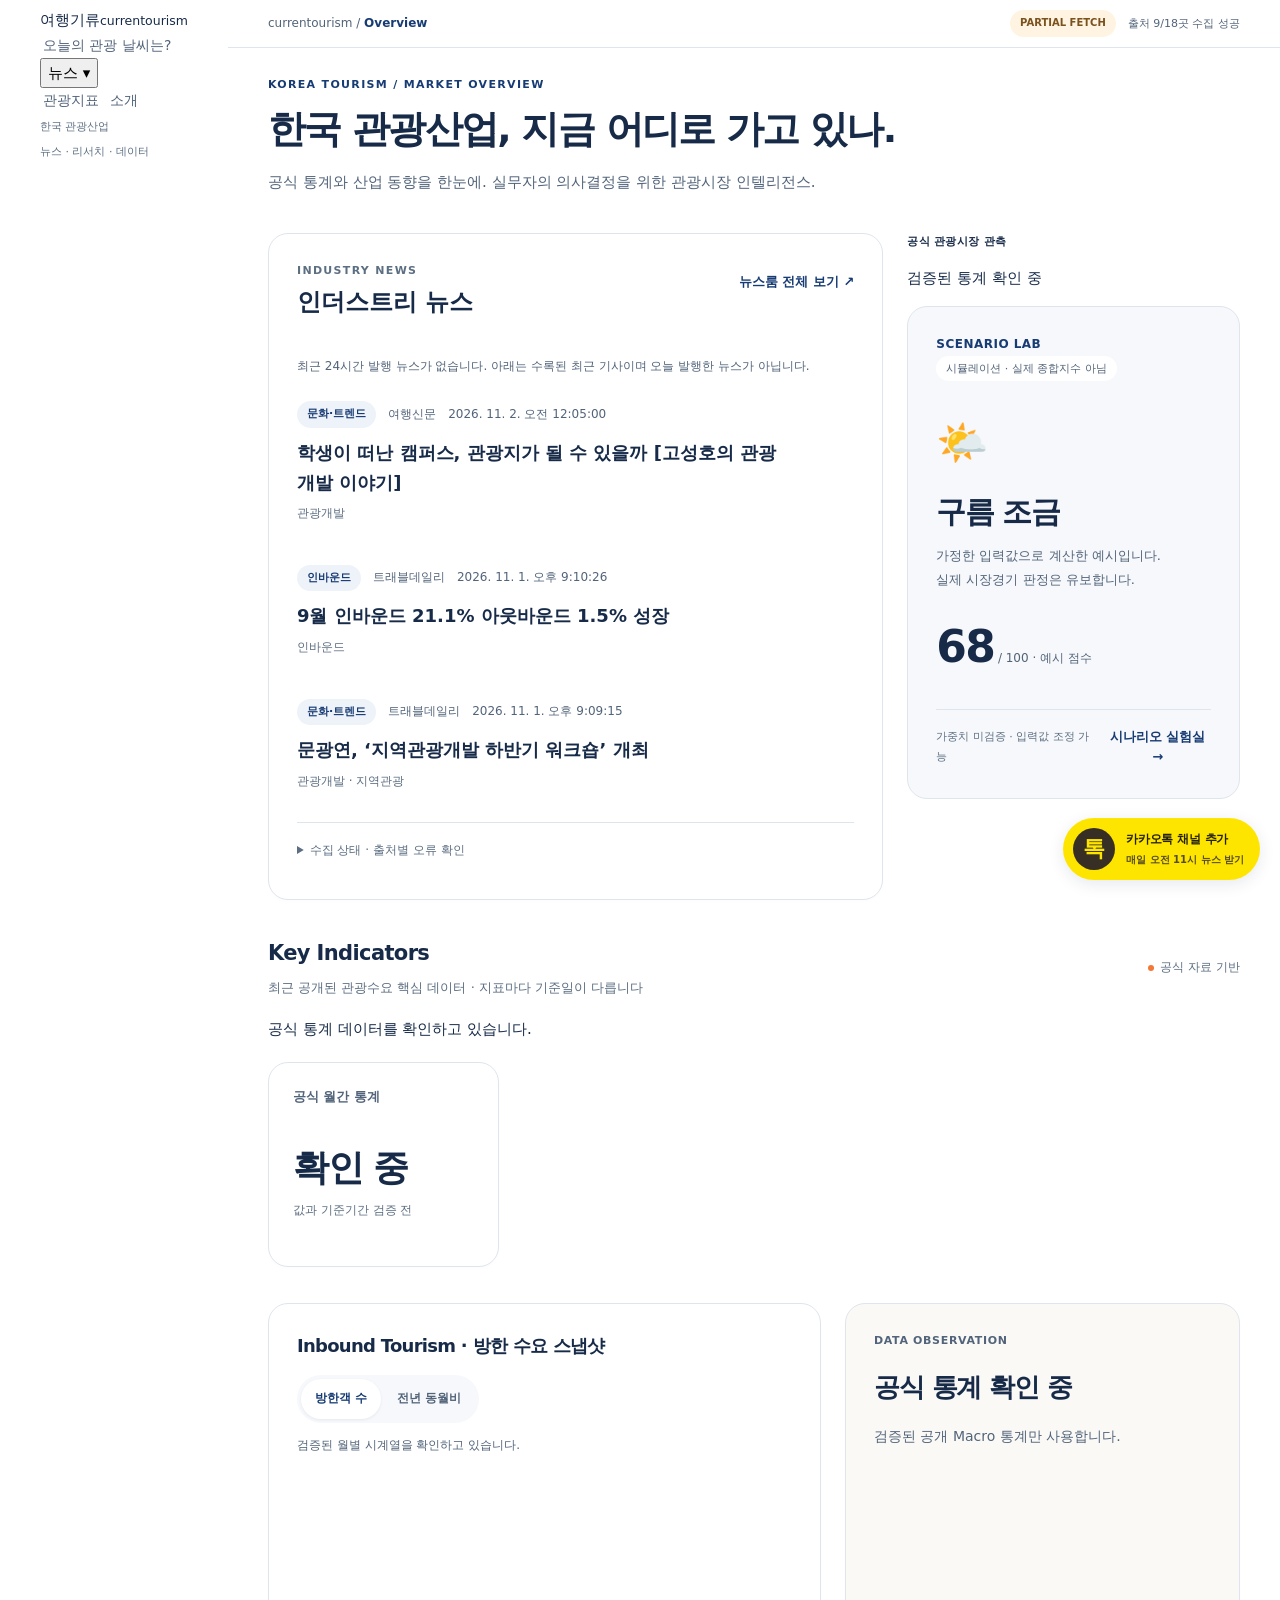
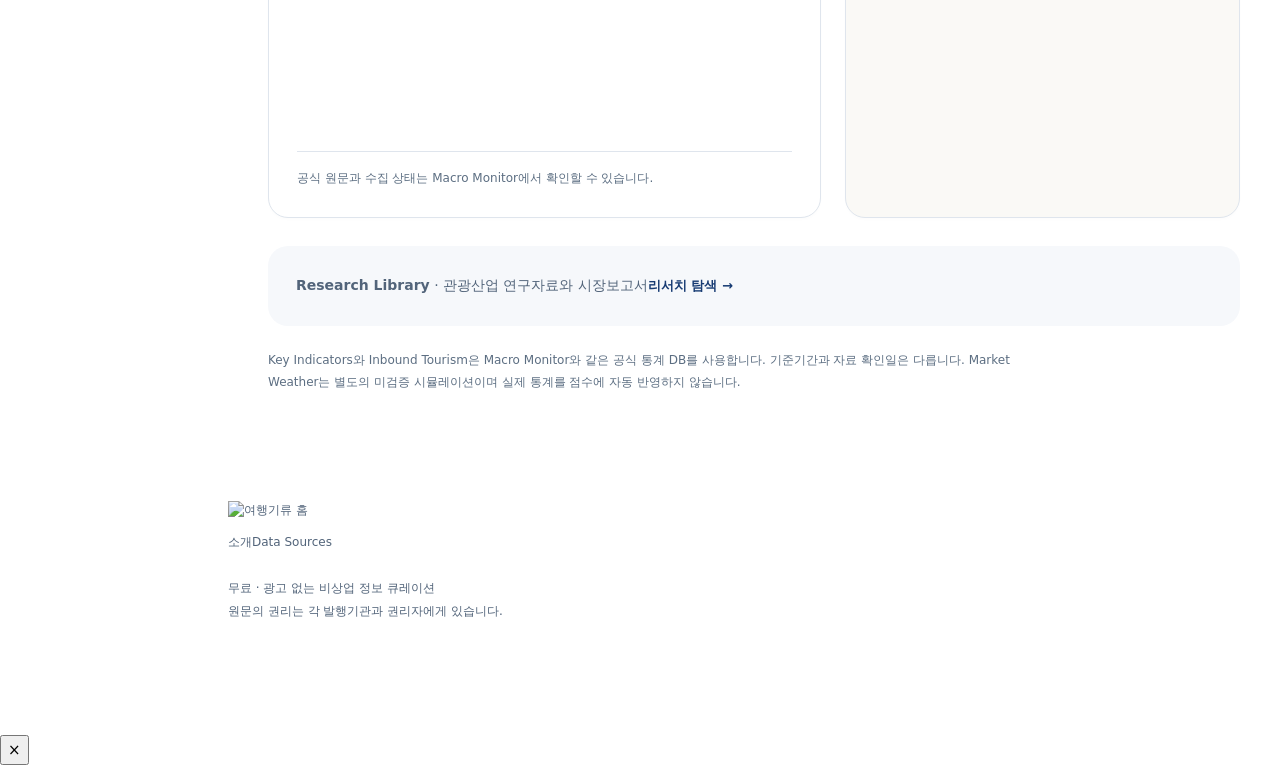
==== site/index.html @ df7d0d84 "Fix publication-time Newsroom order and briefing eligibility status" ====
<!doctype html>
<html lang="ko">
<head>
<meta charset="utf-8" />
<meta name="viewport" content="width=device-width,initial-scale=1" />
<meta name="theme-color" content="#173B73" />
<title>여행기류 currentourism — 관광산업 인텔리전스</title>
<style>
:root{--ink:#172B49;--sub:#62758C;--line:#DFE8F3;--bg:#F8FAFD;--teal:#1D5FA6;--mint:#EAF2FC;--coral:#F47735;--nav:#163B73;--serif:Georgia,'Noto Serif KR',serif;--sans:'Pretendard','SUIT','Apple SD Gothic Neo','Malgun Gothic',system-ui,sans-serif}
*{box-sizing:border-box}body{margin:0;background:var(--bg);color:var(--ink);font-family:var(--sans);-webkit-font-smoothing:antialiased;font-size:14px}button,input,a{font:inherit}button{cursor:pointer}a{color:inherit;text-decoration:none}button:focus-visible,a:focus-visible,input:focus-visible{outline:3px solid #8AB7EB;outline-offset:3px}.app{display:flex;min-height:100vh}.sidebar{width:248px;background:var(--nav);color:white;position:sticky;top:0;height:100vh;flex:none;padding:30px 19px 23px;display:flex;flex-direction:column;gap:26px}.logo{display:flex;align-items:center;gap:10px;padding:0 12px}.logo-mark{height:34px;width:34px;border:1px solid #D48753;border-radius:10px;display:flex;gap:3px;align-items:center;justify-content:center}.logo-mark i{height:13px;width:4px;background:#F47735;border-radius:2px;transform:skew(-12deg)}.logo-mark i:nth-child(2){height:19px}.logo-mark i:nth-child(3){height:24px;background:#FFAA77}.logo b{font-weight:800;letter-spacing:.11em;font-size:18px}.logo small{display:block;color:#B1C9E9;font-size:9px;letter-spacing:.11em;margin-top:2px}.nav-group{display:grid;gap:6px}.nav-label{margin:0 12px 7px;color:#B1C9E9;text-transform:uppercase;font-size:10px;letter-spacing:.18em;font-weight:700}.nav{width:100%;border:0;background:transparent;color:#C3D5EF;text-align:left;padding:12px 14px;display:flex;gap:12px;align-items:center;border-radius:9px;font-size:13px;transition:background .15s}.nav:hover{background:#214B89;color:#fff}.nav.active{background:#255596;color:#FFFFFF;font-weight:700}.nav-icon{font-size:17px;opacity:.85;width:20px;text-align:center}.side-bottom{margin-top:auto;border-top:1px solid #366091;padding:18px 11px 0;color:#C3D5EF;font-size:11px;line-height:1.7}.side-bottom strong{color:#DBE9FC;font-weight:600}.online-dot{display:inline-block;border-radius:50%;height:7px;width:7px;background:#F47735;margin-right:5px}.main{flex:1;min-width:0}.topbar{height:70px;background:#fff;display:flex;align-items:center;justify-content:space-between;border-bottom:1px solid var(--line);padding:0 38px;gap:16px}.breadcrumb{font-size:12px;color:#728188}.breadcrumb b{color:#273b43}.top-actions{display:flex;align-items:center;gap:14px}.date-chip{color:#67797d;font-size:12px}.demo-chip{font-size:11px;color:#96642e;background:#fff1dc;padding:7px 10px;border-radius:5px;font-weight:700}.avatar{background:#EAF2FC;color:#1D5FA6;border-radius:50%;height:30px;width:30px;display:flex;align-items:center;justify-content:center;font-weight:800;font-size:12px}.content{max-width:1420px;padding:38px 40px 50px;margin:0 auto}.eyebrow{text-transform:uppercase;color:#1D5FA6;font-size:11px;letter-spacing:.18em;font-weight:800}.page-title{font-weight:720;letter-spacing:-.055em;font-size:34px;line-height:1.3;margin:10px 0 10px}.lead{color:#748186;font-size:14px;line-height:1.75;margin:0 0 26px}.overview-hero{display:grid;grid-template-columns:minmax(0,1.65fr) minmax(270px,.85fr);gap:16px;margin-bottom:22px}.signal-card{background:#173E79;border-radius:14px;padding:27px 29px;color:white;position:relative;overflow:hidden;min-height:239px}.signal-card:after{content:"";height:280px;width:280px;border:1px solid #4578BB;border-radius:50%;position:absolute;right:-92px;top:-99px;box-shadow:0 0 0 40px rgba(72,127,121,.08),0 0 0 85px rgba(72,127,121,.04);pointer-events:none}.signal-card .eyebrow{color:#B5D4FF}.signal-head{font-size:26px;line-height:1.38;letter-spacing:-.035em;margin:17px 0 9px;max-width:570px;position:relative;z-index:1}.signal-sub{color:#C7D8F1;font-size:12px;line-height:1.65;max-width:510px;position:relative;z-index:1}.signal-foot{display:flex;align-items:center;gap:9px;margin-top:26px;position:relative;z-index:1;color:#DFEAFF;font-size:11px}.signal-foot em{height:1px;width:24px;background:#efb18c}.weather-panel{background:#EAF2FC;border:1px solid #D4E3F7;border-radius:14px;padding:24px;display:flex;flex-direction:column;justify-content:space-between}.weather-panel .icon-big{font-size:38px}.weather-panel h2{font-size:24px;margin:6px 0 4px;letter-spacing:-.05em}.weather-panel p{margin:0;color:#536E92;font-size:12px;line-height:1.6}.small-label{font-weight:750;font-size:11px;letter-spacing:.03em}.weather-footer{border-top:1px solid #C5D9F2;padding-top:13px;display:flex;align-items:center;justify-content:space-between;gap:8px}.tiny{font-size:11px;color:#7d8a90}.pill{border-radius:30px;padding:6px 9px;background:#EAF2FC;color:#1D5FA6;font-size:10px;font-weight:800;white-space:nowrap}.pill.amber{background:#fff0e3;color:#a66c34}.kpi-grid{display:grid;grid-template-columns:repeat(4,minmax(0,1fr));gap:14px;margin:20px 0 23px}.card{background:white;border:1px solid var(--line);border-radius:12px;padding:22px;min-width:0}.kpi{min-height:155px;position:relative}.kpi .label{display:block;color:#65777c;font-size:12px;font-weight:650}.kpi .value{font-weight:750;letter-spacing:-.06em;font-size:30px;margin:19px 0 6px;white-space:nowrap}.kpi .value span{font-size:15px;letter-spacing:0;color:#52646a;font-weight:550}.kpi .note{color:#849195;font-size:11px;line-height:1.5}.kpi .delta{position:absolute;right:15px;top:19px;color:#1D5FA6;font-size:11px;background:#EAF2FC;padding:6px;border-radius:6px;font-weight:800}.kpi .delta.neutral{color:#ab7933;background:#fff5e4}.section-heading{display:flex;justify-content:space-between;align-items:end;gap:12px;margin:27px 0 14px}.section-heading h2{font-size:17px;letter-spacing:-.035em;margin:0}.section-heading p{margin:5px 0 0;color:#899499;font-size:11px}.text-link{border:0;background:none;color:#1D5FA6;font-weight:700;font-size:12px;padding:4px 0}.dashboard-lower{display:grid;grid-template-columns:minmax(0,1.33fr) minmax(320px,.9fr);gap:16px}.chart-card{padding:21px}.chart-head,.section-top{display:flex;justify-content:space-between;align-items:center;gap:13px}.chart-head h3,.section-top h3{font-size:15px;letter-spacing:-.04em;margin:0}.seg{border:1px solid #DFE8F3;border-radius:8px;display:inline-flex;background:#F8FAFD;padding:3px;gap:3px}.seg button{border:0;background:transparent;padding:7px 10px;font-weight:650;font-size:11px;color:#7a878c;border-radius:6px;white-space:nowrap}.seg button.sel{background:white;box-shadow:0 1px 4px #102A541B;color:#1D5FA6}.chart-meta{color:#829094;font-size:11px;margin:8px 0 16px}.chart-wrapper{height:245px;width:100%;position:relative}.chart-wrapper svg{height:100%;width:100%;overflow:visible}.chart-foot{color:#8b979a;font-size:10px;line-height:1.6;border-top:1px solid #eef1f0;padding-top:10px;margin-top:10px}.brief-card{background:#fbf7ed;border:1px solid #eee7d7}.brief-card .tag{color:#a16f3d;font-size:10px;font-weight:750;letter-spacing:.12em}.brief-card h3{font-size:21px;line-height:1.4;letter-spacing:-.045em;margin:13px 0 12px}.brief-card p{font-size:12px;line-height:1.85;color:#655f56}.brief-points{display:grid;gap:12px;margin-top:20px}.brief-point{display:flex;gap:10px;border-top:1px solid #eee4d2;padding-top:12px}.brief-point b{color:#bf8352;font-size:12px}.brief-point div{line-height:1.6;font-size:12px;color:#615f58}.news-layout{display:grid;grid-template-columns:minmax(0,1.6fr) minmax(265px,.8fr);gap:16px}.news-panel{padding:0}.news-toolbar{padding:20px;border-bottom:1px solid #E8EDF5;display:flex;align-items:center;gap:8px;flex-wrap:wrap}.search{border:1px solid #DFE8F3;border-radius:8px;padding:10px 12px;min-width:180px;background:#F8FAFD;flex:1;color:#15252b;outline-color:#8AB7EB}.filter{border:1px solid #DFE8F3;background:white;border-radius:7px;padding:9px 11px;font-size:11px;color:#67787d}.filter.sel{color:#1D5FA6;border-color:#AFCBEF;background:#EAF2FC;font-weight:800}.news-item{border-bottom:1px solid #E8EDF5;padding:20px 23px;transition:background .15s}.news-item:last-child{border:0}.news-item:hover{background:#FAFCFF}.news-meta{display:flex;align-items:center;gap:9px;color:#8c989b;font-size:11px;flex-wrap:wrap}.category{font-size:10px;color:#1D5FA6;background:#EAF2FC;padding:4px 7px;border-radius:4px;font-weight:800}.news-title{font-size:16px;line-height:1.55;letter-spacing:-.035em;font-weight:750;margin:10px 0 7px}.news-desc{font-size:12px;line-height:1.6;color:#7b888c;margin:0}.news-actions{display:flex;align-items:center;gap:16px;margin-top:12px}.inline-btn{border:0;background:none;font-size:11px;color:#1D5FA6;font-weight:750;padding:3px 0}.bookmark-btn{color:#7f8e8e}.bookmark-btn.saved{color:#d08b4a}.aside-card h3{font-size:14px;margin:0 0 13px}.aside-card p{font-size:12px;color:#7d898d;line-height:1.65}.trend-list{padding-left:19px;margin:16px 0;color:#556971;line-height:2.3;font-size:12px}.trend-list li::marker{color:#1D5FA6;font-weight:800}.spacing{height:16px}.footnote{margin-top:25px;font-size:11px;color:#94a1a4;line-height:1.8}.heading-sub{display:flex;align-items:center;justify-content:space-between;gap:15px}.two-col{display:grid;grid-template-columns:minmax(0,1.25fr) minmax(285px,.8fr);gap:16px}.source-list{display:grid;gap:10px}.source-row{display:flex;gap:13px;align-items:center;justify-content:space-between;padding:13px 0;border-bottom:1px solid #E8EDF5}.source-row:last-child{border:0}.source-row b{font-size:12px}.source-row small{display:block;font-size:11px;color:#839095;margin-top:4px}.external{color:#1D5FA6;font-weight:750;font-size:11px}.memo{padding:17px;border-radius:9px;background:#EDF4FE;color:#526A88;font-size:12px;line-height:1.8}.memo strong{color:#1D5FA6}.weather-main{display:grid;grid-template-columns:1fr 1fr;gap:18px}.weather-result{background:#173E79;color:white;padding:27px;border-radius:12px;display:flex;flex-direction:column;justify-content:space-between}.weather-result .score{font-size:51px;font-weight:760;letter-spacing:-.06em}.weather-result .score small{font-size:14px;color:#B5D2FA}.weather-result .weather-icon{font-size:62px;margin:15px 0}.weather-result h2{font-size:26px;margin:0 0 8px}.weather-result p{color:#D0E0FA;font-size:12px;line-height:1.8}.weather-inputs h3{font-size:15px;margin:0 0 20px}.slider-line{margin:16px 0 22px}.slider-line header{display:flex;justify-content:space-between;align-items:center;gap:12px;font-weight:750;font-size:12px}.slider-line header b{color:#1D5FA6}.slider-line input{width:100%;accent-color:#1D5FA6;margin:12px 0}.slider-line small{color:#819195;font-size:10px}.formula{font-size:11px;color:#8d999c;border-top:1px solid #E8EDF5;padding-top:18px;line-height:1.9}.briefing{max-width:920px}.briefing .editorial{border:1px solid #DFE8F3;border-radius:12px;background:#fff;padding:37px 44px}.briefing h2{font-family:var(--serif);font-size:30px;line-height:1.35;letter-spacing:-.03em}.briefing h3{font-size:15px;margin:25px 0 8px}.briefing p,.briefing li{line-height:1.9;color:#57676c;font-size:13px}.briefing ul{padding-left:19px}.briefing .citation{color:#1D5FA6}.data-badge{font-size:10px;border-radius:5px;background:#fff3e7;color:#985e2a;padding:6px 9px;font-weight:750}.empty{text-align:center;padding:50px 15px;color:#9ca8ab}.btn{border:0;border-radius:8px;padding:10px 13px;background:#1D5FA6;color:#fff;font-weight:760;font-size:12px}.btn.ghost{background:#EAF2FC;color:#1D5FA6}.source-chip{border:1px solid #DFE8F3;color:#536E92;background:#F8FAFD;padding:9px 11px;border-radius:7px;font-size:11px}.label-row{display:flex;align-items:center;gap:9px;flex-wrap:wrap}.modal-layer{position:fixed;inset:0;background:#0B1E439C;z-index:60;display:none;align-items:center;justify-content:center;padding:20px}.modal-layer.open{display:flex}.modal{background:white;border-radius:14px;padding:30px;width:min(520px,100%);box-shadow:0 20px 70px #163B7344;max-height:85vh;overflow:auto;position:relative}.modal h2{font-size:23px;line-height:1.45;letter-spacing:-.05em;margin:20px 0 14px}.modal p{font-size:13px;line-height:1.85;color:#5e6c70}.modal .close{position:absolute;right:17px;top:13px;background:none;border:0;color:#6d7b7d;font-size:24px}.modal .origin{font-size:11px;color:#7d8b91;margin:12px 0}.btn-row{display:flex;gap:9px;margin-top:23px}.hide{display:none!important} .hide-section{display:none}.last-updated{display:inline-flex;align-items:center;gap:6px;font-size:11px;color:#547097}.last-updated i{height:6px;width:6px;background:#F47735;border-radius:50%}.divider{border-top:1px solid #E5ECF6}.right-mini{display:flex;align-items:center;gap:8px}
@media (max-width:1120px){.sidebar{width:215px}.content{padding:29px 24px}.topbar{padding:0 24px}.kpi-grid{grid-template-columns:repeat(2,1fr)}.dashboard-lower{grid-template-columns:1fr 1fr}.overview-hero{grid-template-columns:1.4fr .85fr}}
@media (max-width:830px){.app{display:block}.sidebar{width:100%;height:auto;position:relative;padding:15px;gap:14px}.logo{padding:0 4px}.sidebar .nav-group{display:flex;overflow-x:auto;gap:5px}.sidebar .nav-label,.sidebar .side-bottom{display:none}.nav{white-space:nowrap;width:auto;padding:9px 12px}.nav-icon{width:auto}.topbar{height:58px}.overview-hero,.dashboard-lower,.news-layout,.two-col,.weather-main{grid-template-columns:1fr}.weather-panel{min-height:185px}.content{padding:24px 17px}.topbar{padding:0 17px}.page-title{font-size:28px}.date-chip{display:none}.briefing .editorial{padding:24px}.kpi-grid{gap:9px}.kpi{padding:16px;min-height:136px}.kpi .value{font-size:26px}}
@media (max-width:460px){.top-actions{gap:8px}.demo-chip{font-size:10px}.kpi .value{font-size:23px}.kpi .delta{position:static;display:inline-block;margin-top:6px}.kpi .value{margin:13px 0 3px}.chart-head{align-items:flex-start;flex-direction:column}.content{padding:21px 14px}.signal-card{padding:23px}.signal-head{font-size:22px}.card{padding:17px}.news-item{padding:18px 17px}.nav{font-size:11px}}

/* v1.1 blue brand system, orange brandmark */
.logo-mark{background:#F47735;border-color:#F47735;box-shadow:0 4px 16px #F4773540}.logo-mark i{background:white!important}
.logo-mark i:nth-child(3){background:#FFE0C9!important}
.nav:hover{background:#244D85}.nav.active{background:#2A5CA4;color:#FFFFFF;box-shadow:inset 3px 0 0 #F47735}
.avatar{background:#F47735;color:white}.sidebar{background:linear-gradient(167deg,#163B73 0%,#102E5C 100%)}
.signal-card{background:linear-gradient(135deg,#173E79 0%,#20549C 100%)}
.brief-card{background:#FFF8F2;border-color:#FBE3D2}.brief-card .tag,.brief-point b{color:#D65D22}
.delivery-banner{background:linear-gradient(115deg,#163B73,#245CA8);color:white;border-radius:13px;padding:22px 25px;display:flex;justify-content:space-between;gap:16px;align-items:center;margin-bottom:19px}
.delivery-banner strong{font-size:18px}.delivery-banner-chip{color:#FFCA9E;border:1px solid #AFC5E5;border-radius:100px;padding:8px 12px;white-space:nowrap;font-size:11px;font-weight:700}
.delivery-grid{display:grid;grid-template-columns:minmax(330px,1.1fr) minmax(295px,.9fr);gap:17px}.delivery-settings,.delivery-preview{padding:24px}.delivery-settings .section-top h3,.delivery-preview .section-top h3{margin:0;font-size:16px}
.muted-copy{font-size:12px;line-height:1.7;color:#687991}.delivery-label{font-size:12px;font-weight:800;margin:23px 0 11px;color:#203D67}
.channel-option{display:flex;align-items:center;gap:12px;padding:14px 13px;border:1px solid #DEE9F5;border-radius:10px;margin:8px 0;cursor:pointer}.channel-option:has(input:checked){background:#F2F7FF;border-color:#A6C5E8}.channel-option input,.topic-options input{accent-color:#1D5FA6;width:16px;height:16px;flex:none}.channel-option span:nth-of-type(2){flex:1}.channel-option strong{display:block;font-size:13px}.channel-option small{display:block;font-size:11px;color:#687991;margin-top:4px;line-height:1.4}.channel-emoji{border-radius:9px;width:30px;height:30px;display:grid;place-items:center;background:#E2EDFA;font-size:18px}.channel-status{font-size:10px;color:#935C38;background:#FFF2E8;border-radius:5px;padding:5px 7px}
.topic-options{display:grid;grid-template-columns:repeat(2,minmax(0,1fr));gap:10px}.topic-options label{font-size:12px;display:flex;align-items:center;gap:8px;color:#364D69;cursor:pointer}.delivery-count{margin-bottom:2px}
.delivery-actions{display:flex;gap:8px;flex-wrap:wrap;margin-top:24px}.delivery-toast{font-size:11px;color:#7B8BA1;line-height:1.6;margin-top:12px;min-height:18px}
.phone-wrap{background:#EEF3FB;border:1px solid #DCE7F5;border-radius:15px;padding:16px;margin-top:20px}.phone-card{background:white;border-radius:12px;overflow:hidden;border:1px solid #DDE6F3;box-shadow:0 8px 24px #1B3D7510}.phone-top{display:flex;align-items:center;gap:10px;padding:14px 17px;background:#153B76;color:white}.phone-top strong{font-size:12px;letter-spacing:.07em}.phone-top small{font-size:10px;color:#C3D5EF;margin-left:auto}.phone-orange{color:#F47735;font-size:22px}.phone-body{padding:21px 18px}.phone-eyebrow{font-size:10px;color:#1D5FA6;letter-spacing:.14em;font-weight:800}.phone-body h3{font-size:19px;letter-spacing:-.05em;margin:11px 0 5px}.phone-sub{font-size:11px;color:#8695AB}.digest-story{padding:11px 0;border-top:1px solid #E8EEF7;font-size:12px;line-height:1.55}.digest-story strong{display:block;margin-bottom:3px}.digest-story small{color:#6B7C95}.digest-story em{font-style:normal;color:#1D5FA6;font-size:10px}.phone-foot{border-top:1px solid #E5EDF7;padding-top:14px;margin-top:11px;font-size:10px;color:#8492A4;line-height:1.7}.delivery-guides{display:grid;grid-template-columns:1fr 1fr;gap:15px}.delivery-guides h3{margin:12px 0 9px;font-size:15px}.delivery-guides p{font-size:12px;line-height:1.8;color:#66778D;min-height:75px}
@media(max-width:1000px){.delivery-grid{grid-template-columns:1fr 1fr}.delivery-settings,.delivery-preview{padding:17px}}
@media(max-width:830px){.delivery-grid{grid-template-columns:1fr}.delivery-guides{grid-template-columns:1fr 1fr}}
@media(max-width:560px){.delivery-guides{grid-template-columns:1fr}.delivery-banner{padding:19px;display:block}.delivery-banner-chip{display:inline-block;margin-top:12px}.phone-wrap{padding:12px}.delivery-settings,.delivery-preview{padding:17px}}

/* v1.2: KakaoTalk channel CTA, separated from administrator controls */
.kakao-float{position:fixed;right:25px;bottom:25px;z-index:48;display:flex;align-items:center;gap:11px;border:0;background:#FEE500;color:#25220C;border-radius:100px;padding:10px 16px 10px 10px;box-shadow:0 8px 32px #102E5C30;transition:transform .16s,box-shadow .16s;max-width:calc(100vw - 24px)}
.kakao-float:hover{transform:translateY(-2px);box-shadow:0 12px 38px #102E5C40}
.kakao-ico{display:grid;place-items:center;background:#372F24;color:#FEE500;height:42px;width:42px;min-width:42px;border-radius:50%;font-size:22px;font-weight:900;letter-spacing:-.11em;padding-right:2px}
.kakao-float .kakao-copy{display:grid;text-align:left;gap:2px}
.kakao-float .kakao-copy strong{font-size:12px;letter-spacing:-.02em}
.kakao-float .kakao-copy small{font-size:10px;color:#544B26;font-weight:650}
.kakao-dialog{background:#fff;border-radius:18px;width:min(445px,100%);box-shadow:0 20px 70px #163B7344;padding:0;max-height:90vh;overflow:auto;position:relative}
.kakao-modal-head{background:#FEE500;padding:25px 27px 21px;border-radius:18px 18px 0 0}
.kakao-modal-head .kakao-kicker{font-size:11px;font-weight:800;letter-spacing:.13em;color:#6F6221}
.kakao-modal-head h2{font-size:24px;letter-spacing:-.055em;margin:7px 0 0;color:#26210D;line-height:1.35}
.kakao-modal-body{padding:24px 27px 28px}
.kakao-modal-body p{font-size:13px;line-height:1.75;color:#5C6C83;margin:0 0 15px}
.kakao-benefits{display:grid;gap:11px;margin:18px 0 22px;padding:0;list-style:none}
.kakao-benefits li{display:flex;gap:10px;align-items:center;font-size:12px;color:#253D5B}
.kakao-benefits li:before{content:'✓';background:#EAF2FC;color:#1D5FA6;font-weight:800;border-radius:50%;width:21px;height:21px;display:grid;place-items:center;flex:none}
.kakao-status{background:#F5F7FB;border:1px solid #DFE8F3;color:#65778D;padding:11px 12px;border-radius:8px;font-size:11px;line-height:1.5;margin-bottom:15px}
.kakao-btn-wide{background:#163B73;color:#fff;border:0;padding:13px 16px;border-radius:9px;font-weight:750;font-size:13px;width:100%}
.kakao-btn-wide:disabled{background:#B4C1D2;color:#fff;cursor:not-allowed}
.kakao-close{position:absolute;right:16px;top:13px;border:0;background:#ffffffb5;color:#3b3111;border-radius:50%;width:30px;height:30px;font-size:21px;line-height:1}
@media (max-width:830px){.kakao-float{bottom:18px;right:15px;padding:8px 12px 8px 8px}.kakao-ico{height:37px;width:37px;min-width:37px;font-size:19px}}
@media (max-width:420px){.kakao-float .kakao-copy small{font-size:9px}.kakao-float .kakao-copy strong{font-size:11px}}

/* Newsroom: client-side pagination, applied after search and category filters. */
.news-pagination{display:flex;align-items:center;justify-content:space-between;gap:12px;flex-wrap:wrap;padding:16px 20px;border-top:1px solid #E8EDF5;background:#fff;border-radius:0 0 12px 12px}
.news-page-total{font-size:12px;color:#62758C}
.news-page-controls{display:flex;align-items:center;gap:14px;flex-wrap:wrap}
.news-page-controls label{display:flex;align-items:center;gap:7px;color:#62758C;font-size:12px}
.news-page-controls select{border:1px solid #DFE8F3;background:#fff;border-radius:7px;padding:7px 9px;color:#172B49;cursor:pointer}
#news-page-buttons{display:flex;align-items:center;gap:4px;flex-wrap:wrap}
.news-page-button{background:#fff;color:#536E92;border:1px solid #DFE8F3;border-radius:7px;min-width:31px;padding:7px 9px;font-size:12px}
.news-page-button.selected{background:#1D5FA6;color:#fff;border-color:#1D5FA6;font-weight:750}
.news-page-button:hover:not(:disabled):not(.selected){background:#EAF2FC}
.news-page-button:disabled{opacity:.4;cursor:not-allowed}
.news-page-ellipsis{padding:0 3px;color:#7D8CA0}
@media(max-width:650px){.news-pagination{align-items:flex-start;flex-direction:column}.news-page-controls{width:100%;justify-content:space-between}}
</style>
<link rel="stylesheet" href="./research.css">
<link rel="stylesheet" href="./currentourism.css">
<link rel="stylesheet" href="./currentourism.polish.css">
<link rel="stylesheet" href="./macro.css">
<link rel="stylesheet" href="./ui-2.css">
<link rel="stylesheet" href="./navigation-research-v21.css">
</head>
<body>
<div class="app">
<header class="site-header">
 <div class="header-inner">
  <a class="brand-home" href="#overview" data-goto="overview" aria-label="여행기류 currentourism 홈">
   <img id="brand-logo" src="./assets/currentourism-new-airplane-logo.png?v=7f92affea61c5719" alt="여행기류" width="1774" height="887" hidden>
   <span id="brand-fallback">여행기류<small>currentourism</small></span>
  </a>
  <nav id="primary-navigation" class="primary-navigation" aria-label="주 메뉴">
   <a href="#weather" data-nav="weather">오늘의 관광 날씨는?</a>
   <div class="news-nav"><button type="button" id="news-menu-toggle" class="news-menu-toggle" aria-expanded="false" aria-controls="news-submenu">뉴스 <span aria-hidden="true">▾</span></button><div id="news-submenu" class="news-submenu" hidden><a href="#news" data-nav="news">뉴스</a><a href="#briefing" data-nav="briefing">데일리 브리핑</a><a href="#research" data-nav="research">리서치</a></div></div>
   <a href="#macro" data-nav="macro">관광지표</a>
   <a href="#about" data-nav="about">소개</a>
  </nav>
  <span class="header-caption">한국 관광산업<br>뉴스 · 리서치 · 데이터</span>
 </div>
</header>
<div class="main">
 <div class="topbar"><div class="breadcrumb">currentourism <span aria-hidden="true">/</span> <b id="crumb">Overview</b></div><div class="top-actions"><span class="demo-chip" id="rss-health-chip">NEWS LOADING</span><span class="tiny" id="rss-health-sidebar">뉴스 피드 연결 확인 중</span></div></div>
 <main class="content">
  <section id="page-overview" class="page">
   <div class="eyebrow">KOREA TOURISM / MARKET OVERVIEW</div><h1 class="page-title">한국 관광산업, 지금 어디로 가고 있나.</h1><p class="lead">공식 통계와 산업 동향을 한눈에. 실무자의 의사결정을 위한 관광시장 인텔리전스.</p>
   <div class="overview-hero">
    <section class="card industry-card" aria-labelledby="industry-heading">
     <div class="section-top"><div><div class="eyebrow">INDUSTRY NEWS</div><h2 id="industry-heading">인더스트리 뉴스</h2></div><a class="text-link" href="#news" data-goto="news">뉴스룸 전체 보기 ↗</a></div>
     <p class="industry-intro" id="home-news-freshness" role="status">실제 뉴스 수집 결과를 확인하고 있습니다.</p>
     <div id="overview-news" class="news-panel"></div>
     <details class="home-diagnostics"><summary>수집 상태 · 출처별 오류 확인</summary><p class="footnote" id="news-fetch-status" role="status">뉴스 자동 수집 결과를 읽는 중입니다.</p></details>
    </section>
    <section class="market-home-card"><div id="home-market-observation" aria-live="polite"><div class="small-label">공식 관광시장 관측</div><p>검증된 통계 확인 중</p></div><div class="weather-panel scenario-preview"><div><div class="small-label">SCENARIO LAB</div><span class="simulation-label">시뮬레이션 · 실제 종합지수 아님</span><div class="icon-big" id="home-weather-icon" aria-hidden="true">🌤️</div><h2 id="home-weather-title">구름 조금</h2><p>가정한 입력값으로 계산한 예시입니다.<br/>실제 시장경기 판정은 유보합니다.</p><div class="home-weather-score"><b id="home-weather-score">70</b><span> / 100 · 예시 점수</span></div></div><div class="weather-footer"><span class="tiny">가중치 미검증 · 입력값 조정 가능</span><button class="text-link" data-goto="weather">시나리오 실험실 →</button></div></div></section>
   </div>
   <div class="section-heading"><div><h2>Key Indicators</h2><p>최근 공개된 관광수요 핵심 데이터 · 지표마다 기준일이 다릅니다</p></div><span class="last-updated"><i></i>공식 자료 기반</span></div>
   <p class="macro-status" id="home-macro-status" role="status">공식 통계 데이터를 확인하고 있습니다.</p>
   <div class="kpi-grid" id="home-macro-kpis"><div class="card kpi"><span class="label">공식 월간 통계</span><div class="value">확인 중</div><div class="note">값과 기준기간 검증 전</div></div></div>
   <div class="dashboard-lower">
    <div class="card chart-card"><div class="chart-head"><h3>Inbound Tourism · 방한 수요 스냅샷</h3><div class="seg" id="chart-toggle-overview"><button class="sel" data-chart="count">방한객 수</button><button data-chart="growth">전년 동월비</button></div></div><div class="chart-meta" id="home-inbound-meta">검증된 월별 시계열을 확인하고 있습니다.</div><div class="chart-wrapper" id="chart-overview"></div><div class="chart-foot" id="home-inbound-foot">공식 원문과 수집 상태는 Macro Monitor에서 확인할 수 있습니다.</div></div>
    <section class="card brief-card" id="data-observation" aria-live="polite"><div class="tag">DATA OBSERVATION</div><h3>공식 통계 확인 중</h3><p>검증된 공개 Macro 통계만 사용합니다.</p></section>
   </div>
   <div class="home-research-link"><span><b>Research Library</b> · 관광산업 연구자료와 시장보고서</span><a href="#research" data-goto="research" class="text-link">리서치 탐색 →</a></div>
   <p class="footnote">Key Indicators와 Inbound Tourism은 Macro Monitor와 같은 공식 통계 DB를 사용합니다. 기준기간과 자료 확인일은 다릅니다. Market Weather는 별도의 미검증 시뮬레이션이며 실제 통계를 점수에 자동 반영하지 않습니다.</p>
  </section>
  <section id="page-news" class="page hide-section"><nav class="news-subnav" aria-label="뉴스룸 콘텐츠"><a href="#news" data-goto="news">뉴스</a><a href="#research" data-goto="research">리서치</a></nav><div class="eyebrow">INTELLIGENCE / NEWSROOM</div><h1 class="page-title">Industry Newsroom</h1><p class="lead">정책, 관광수요, 산업연구를 하나의 피드로. 콘텐츠를 검색하고, 저장하고, 제목·출처·발행일·원문 링크·카테고리·관련 키워드를 확인하세요.</p><div class="news-layout"><div class="card news-panel"><div class="news-toolbar"><input aria-label="뉴스 검색" id="news-search" class="search" type="search" placeholder="키워드로 기사 검색..."/><button class="filter sel" data-filter="전체">전체</button><button class="filter" data-filter="관광정책">관광정책</button><button class="filter" data-filter="인바운드">인바운드</button><button class="filter" data-filter="여행산업">여행산업</button><button class="filter" data-filter="항공·숙박">항공·숙박</button><button class="filter" data-filter="문화·트렌드">문화·트렌드</button><button class="filter" data-filter="경제·시장">경제·시장</button><button class="filter" data-filter="저장">★ 저장</button></div><div id="news-items"></div><div class="news-pagination" role="group" aria-label="뉴스 페이지 이동"><span class="news-page-total" id="news-page-total" aria-live="polite"></span><div class="news-page-controls"><label for="news-page-size">페이지당 <select id="news-page-size" aria-label="페이지당 기사 수"><option value="10" selected>10개</option><option value="20">20개</option></select></label><nav id="news-page-buttons" aria-label="뉴스 페이지"></nav></div></div></div><aside><div class="card aside-card"><h3>EDITOR'S RADAR</h3><p>지금 확인할 만한 핵심 아젠다</p><ol class="trend-list"><li>방한 수요 증가와 관광수입 간 관계</li><li>범부처 국가관광전략 개편</li><li>주요 시장별 연간 전망 변화</li><li>테마파크 산업 실태와 접근성</li></ol></div><div class="spacing"></div><div class="card aside-card"><h3>뉴스 품질 기준</h3><p>원문 제목·언론사명·발행일·직접 링크·관광산업 카테고리·관련 키워드만 제공합니다. 본문과 사진은 원문에서 확인하세요.</p><div class="memo">원문 제목은 그대로 표시하고, 분류와 키워드는 제목을 기준으로 부여합니다. 본문 요약과 사진은 제공하지 않습니다.</div></div></aside></div></section>
  <section id="page-macro" class="page hide-section">
   <div class="eyebrow">DATA / MACRO MONITOR</div><h1 class="page-title">Macro Monitor</h1>
   <p class="lead">공식 관광통계의 실제 기준기간과 정의를 확인합니다. 미연동 지표·공표 상태·수집 지연을 구분하며 월간 실적과 연간 전망을 섞지 않습니다.</p>
   <p class="macro-status" id="macro-status" role="status">공식 통계를 불러오고 있습니다.</p>
   <div class="kpi-grid" id="macro-kpis"><div class="card kpi"><span class="label">공식 월간 통계</span><div class="value">확인 중</div><div class="note">검증 전 수치를 표시하지 않습니다.</div></div></div>
   <div class="two-col macro-panels"><div class="card chart-card">
    <div class="chart-head"><h3>Tourism Statistics · 월별 실적</h3><div class="seg" id="chart-toggle-macro"><button class="sel" data-chart="count">월간 수치</button><button data-chart="growth">전년 동월비</button></div></div>
    <div class="macro-chart-controls"><label>지표<select id="macro-metric"><option>연동 확인 중</option></select></label><label>표시 기간<select id="macro-range"><option value="36">최근 36개월</option></select></label></div>
    <div class="chart-meta" id="macro-chart-meta">수집 결과 확인 중</div><div class="chart-wrapper" id="chart-macro"></div>
    <div class="macro-comparisons" id="macro-comparisons"></div><div class="chart-foot" id="macro-chart-foot">누락 월은 0이나 추정값으로 채우지 않습니다.</div>
   </div><div class="card"><div class="section-top"><h3>Metric Registry</h3><span class="data-badge">실제 연동 현황</span></div><div class="source-list" id="macro-registry" role="region" aria-label="지표별 실제 연동 현황" tabindex="0" style="margin-top:14px">지표별 정의와 수집 상태를 확인하고 있습니다.</div></div></div>
   <div class="memo" style="margin-top:18px"><strong>정의·시점 구분</strong> · 한국관광공사의 관광수입·지출은 일반여행 기준으로 한국은행의 유학연수 포함 여행수입·지급 전체와 구분합니다. 카드소비를 국내 관광소비 전체로 취급하지 않으며, 관광산업조사의 연간 고용·매출을 월간 실시간 지표로 표시하지 않습니다.</div>
  </section>
  <section id="page-weather" class="page hide-section"><div class="eyebrow">SIGNALS / MARKET WEATHER</div><h1 class="page-title">Market Weather</h1><p class="lead">공식 관광수요 관측과 가상 시나리오를 구분합니다. 실측 통계로 종합 경기점수나 예측을 생성하지 않습니다.</p>
<section class="market-observation-section" aria-labelledby="market-observation-heading"><h2 id="market-observation-heading">Market Observation · 시장 관측</h2><div class="memo observation-notice"><strong>시장 전체 날씨: 종합 판정 유보</strong><br>현재는 관광수요 관련 공식 통계를 관측하고 있으며, 관광경제 및 공급 지표는 추가 연동이 필요합니다.</div><p id="market-observation-status" class="macro-status" role="status">공식 통계 확인 중</p><div id="market-demand-cards" class="market-demand-grid"></div><h3>국적별 시장 관측</h3><p class="tiny">국적별 기준월이 전체 방한객과 다르면 같은 기준월 비교에서 제외하며 합산하지 않습니다.</p><div id="market-country-cards" class="market-country-grid"></div><div class="card market-history"><div class="chart-head"><h3>월별 수요 변화 · 최근 12개월</h3></div><div class="market-chart-controls"><label>관측 지표<select id="market-chart-metric"><option value="kto_inbound">방한 외래관광객 수</option><option value="kto_outbound">국민 해외관광객 수</option></select></label><label>표시 값<select id="market-chart-mode"><option value="count">실적</option><option value="growth">전년 동월비</option></select></label></div><p id="market-chart-meta" class="chart-meta"></p><div id="market-demand-chart" class="chart-wrapper"></div><p id="market-chart-foot" class="chart-foot"></p></div></section>
<section class="scenario-section" aria-labelledby="scenario-heading"><h2 id="scenario-heading">Scenario Lab · 시나리오 실험실</h2><p class="lead">가상 입력값에 따른 미검증 모형입니다. 공식 관광산업 경기지수·예측값이 아니며 위 실제 관측과 계산을 공유하지 않습니다.</p><div class="weather-main"><div class="weather-result"><div class="label-row"><span class="pill amber">SIMULATION ONLY</span><span style="font-size:11px;color:#C5D9F2">실제 공식 시장 종합지수 아님</span></div><div><div class="weather-icon" id="weather-icon">🌤️</div><h2 id="weather-title">구름 조금</h2><div class="score"><span id="weather-score">70</span><small> / 100</small></div><p id="weather-description">수요 성장 신호가 뚜렷하지만 추가 지표 확인이 필요합니다.</p></div><div style="border-top:1px solid #4D7DAE;padding-top:15px;font-size:11px;color:#C5D9F2">날씨와 점수는 아래 값을 바꾸면 즉시 재계산됩니다.</div></div><div class="card weather-inputs"><h3>시나리오 입력값 조정하기</h3><div class="slider-line"><header><label for="s-arrivals">방한객 전년 동월비</label><b id="v-arrivals">+21%</b></header><input id="s-arrivals" type="range" min="-30" max="35" step="1" value="21"/><small>가상 초기값입니다. 공식 통계가 바뀌어도 자동으로 변경되지 않습니다.</small></div><div class="slider-line"><header><label for="s-spend">관광소비 증감률 (가정)</label><b id="v-spend">+8%</b></header><input id="s-spend" type="range" min="-30" max="35" step="1" value="8"/><small>예시 데이터입니다. 실제 수집 수치가 아닙니다.</small></div><div class="slider-line"><header><label for="s-air">항공 공급 증감률 (가정)</label><b id="v-air">+6%</b></header><input id="s-air" type="range" min="-30" max="35" step="1" value="6"/><small>예시 데이터입니다. 실제 수집 수치가 아닙니다.</small></div><div style="display:flex;align-items:center;justify-content:space-between;gap:9px"><button class="btn ghost" id="reset-weather">초기화</button><span class="tiny">정량 모형 데모</span></div><details class="scenario-formula"><summary>모형 계산식 · 미검증 가중치</summary><div class="formula">점수 = 50 + 0.65 × 방한객 증가율 + 0.4 × 관광소비 증가율 + 0.25 × 항공공급 증가율, 0~100 범위로 제한. 가중치는 검증되지 않은 초기 예시이며 실서비스 적용 전 백테스트가 필요합니다. 비: 45 미만 · 흐림: 45 이상 60 미만 · 구름 조금: 60 이상 75 미만 · 맑음: 75 이상.</div></details></div></div></section><div class="section-heading"><h2>지표와 모델 안내</h2></div><div class="grid-info" style="display:grid;grid-template-columns:repeat(auto-fit,minmax(190px,1fr));gap:12px"><div class="card"><b>01 · 신뢰도</b><p class="news-desc" style="margin-top:8px">최소 3개 이상 독립 지표 확보. 결측 시 판정 유보.</p></div><div class="card"><b>02 · 시차 보정</b><p class="news-desc" style="margin-top:8px">월간 통계와 일간 뉴스의 발표 주기를 구분.</p></div><div class="card"><b>03 · 설명 가능성</b><p class="news-desc" style="margin-top:8px">점수, 가중치, 변화 요인, 원문 출처 공개.</p></div></div><div class="card model-guide"><h3>실제 관측과 가상 실험의 해석</h3><p>실제 관측: 한국관광공사 공개 월간 입·출국 및 국적별 통계. 전월비는 직전 월, 전년 동월비는 전년 같은 월 대비이며 분모가 없으면 비교 자료 없음으로 표시합니다. 출처와 기준기간은 각 카드에서 확인합니다.</p><p>가상 실험: 방한객·소비·항공 공급 증가율은 사용자가 설정한 가정입니다. 방문객 수요만으로 소비·수입·공급·고용의 호황을 단정할 수 없습니다.</p><h3>향후 종합지수 개발 조건 · 미구현</h3><p>수요, 소비, 공급, 고용·산업활동, 거시 환경의 독립적인 지표군을 확보하고 이용조건·공표주기·시차·결측 처리·가중치·백테스트를 검증한 뒤 별도 개발해야 합니다. 현재 종합 경기지수·날씨 판정·실측 예측은 제공하지 않습니다. TOURGO 승인 대기 자료는 사용하지 않습니다.</p><a href="#macro" data-goto="macro" class="text-link">Macro Monitor 원장·정의 확인 →</a></div></section>
  <section id="page-briefing" class="page hide-section">
 <div class="eyebrow">AUTO / DAILY BRIEFING</div><h1 class="page-title">Daily Briefing</h1>
 <p class="lead">매일 10:30 KST 이후 첫 수집 성공 때 보관하는 주요 뉴스 최대 5건 후보. 메타데이터·원문 링크만 제공하며, 실제 발송·구독은 제공하지 않습니다.</p>
 <div class="card briefing-edition">
  <label class="briefing-picker">브리프 날짜 <select id="briefing-edition" aria-label="브리프 날짜"><option value="current">현재 후보</option></select></label><p id="briefing-dates" class="tiny" aria-live="polite"></p>
  <div class="heading-sub"><span class="pill" id="briefing-state">새 데이터 없음</span><button class="btn" id="copy-brief">브리핑 복사 ↗</button></div>
  <div id="briefing-news-list" style="margin-top:18px"><p>뉴스 수집 결과를 기다리고 있습니다.</p></div>
 </div>
 </section>
<section id="page-research" class="page hide-section"><nav class="news-subnav" aria-label="뉴스룸 콘텐츠"><a href="#news" data-goto="news">뉴스</a><a href="#research" data-goto="research">리서치</a></nav>
 <div class="eyebrow">RESEARCH / LIBRARY</div><h1 class="page-title">Research Library</h1>
 <p class="lead">관광산업 연구보고서와 시장동향을 찾고, 발행기관의 공식 원문으로 연결합니다. 본문·PDF·이미지·AI 요약은 제공하지 않습니다.</p>
 <section class="research-search-panel" aria-labelledby="research-search-heading"><div class="research-search-heading"><div><h2 id="research-search-heading">연구자료 검색</h2><p>제목·기관·분야·키워드로 찾고 상세 조건으로 좁혀 보세요.</p></div><button type="button" id="research-reset" class="filter-reset">검색·필터 초기화</button></div><label class="research-query" for="research-search">키워드 검색<input id="research-search" type="search" placeholder="제목·기관·분야·키워드 검색"></label><p id="research-filter-count" class="research-filter-count" role="status">적용 조건 0개</p><details id="research-filter-details" class="research-filter-details"><summary>상세 필터 <span id="research-filter-summary">0개 적용</span></summary><div class="research-controls"> <label>발행기관<select id="research-publisher"><option value="">전체 발행기관</option></select></label><label>기관 구분<select id="research-region"><option value="">국내·해외 전체</option><option>국내</option><option>해외</option></select></label>
 <label>보고서 유형<select id="research-type"><option value="">전체 보고서 유형</option></select></label><label>연구 분야<select id="research-category"><option value="">전체 연구 분야</option></select></label><label>정렬<select id="research-sort"><option value="newest">최신순</option><option value="oldest">오래된순</option></select></label></div></details></section>
 <details id="research-source-overview" class="research-source-overview"><summary>자료·기관별 현황 <span id="research-total-inline">확인 중</span></summary> <div class="research-summary"><div class="card"><span>전체 연구자료</span><b id="research-count">확인 중</b></div><div class="card"><span>최근 30일 발행</span><b id="research-recent-count">확인 중</b></div><div class="card"><span>자동 수집</span><b id="research-auto-count">확인 중</b></div><div class="card"><span>수동 등록</span><b id="research-manual-count">확인 중</b></div></div>
 <p class="research-status" id="research-status" role="status">검증된 연구자료를 불러오고 있습니다.</p><p class="tiny">최근 수집 확인: <span id="research-updated">확인 전</span></p>
 <div class="research-source-counts" id="research-source-counts" role="group" aria-label="기관별 발간물 현황"></div>
</details>
 <div class="card" style="padding:0"><div id="research-results"></div><div class="news-pagination"><span class="news-page-total" id="research-result-count">확인 중</span><div class="news-page-controls"><label>페이지당<select id="research-page-size"><option value="10">10개</option><option value="20">20개</option></select></label><nav class="research-page-buttons" id="research-page-buttons" aria-label="연구자료 페이지"></nav></div></div></div>
 <p class="research-date-note">연도·월만 확인되는 자료는 해당 정밀도로 표시합니다. 작성일·수정일을 발행일로 바꾸지 않습니다. 접근 구분이 미확인이면 원문에서 이용조건을 확인하세요.</p>
 <footer class="research-footer"><button class="text-link" data-goto="sources">Data Sources · 자료 출처 안내 →</button></footer>
</section>
 <section id="page-about" class="page hide-section">
 <div class="eyebrow">ABOUT / CURRENTOURISM</div><h1 class="page-title">About Us</h1>
 <p class="lead">관광산업의 흐름을 읽는 뉴스 · 리서치 · 데이터.</p>
 <section class="card about-section"><h2>프로젝트 목적</h2><p>여행기류는 관광산업의 뉴스, 연구자료, 주요 시장지표를 한곳에서 탐색할 수 있도록 구성한 비상업적 관광산업 정보 큐레이션 프로젝트입니다.</p><p>한국 관광산업 실무자가 원문 출처와 기준기간을 확인하고 필요한 자료를 찾도록 돕습니다. 뉴스와 리서치는 메타데이터·원문 링크로 제공하며, 시장지표의 실적·전망·미연동 상태를 구분합니다.</p></section>
 <section class="card about-section" id="references"><h2>운영 원칙</h2><ul><li>뉴스와 리서치는 메타데이터와 원문 링크를 중심으로 제공합니다. 본문·사진·AI 요약을 재게시하지 않습니다.</li><li>지표의 공식 출처와 기준기간을 확인하고, 실적·전망·미연동 상태를 구분합니다.</li><li>접근 제한과 출처별 이용조건을 준수하며, 승인 대기 자료는 공개하지 않습니다.</li><li>Market Weather는 가중치가 검증되지 않은 시뮬레이션이며 실제 경기 판정이 아닙니다.</li></ul><details><summary>참고 자료</summary><p><a href="https://www.copyright.or.kr/" target="_blank" rel="noopener noreferrer">한국저작권위원회 ↗</a> · <a href="https://www.traveltimes.co.kr/" target="_blank" rel="noopener noreferrer">여행신문 ↗</a> · <a href="https://mobbin.com/" target="_blank" rel="noopener noreferrer">Mobbin ↗</a><br>분야·정보구조 참고이며 제휴·후원 관계는 없습니다.</p></details></section>
<section id="data-sources" class="about-section"><div class="eyebrow">RESEARCH / DATA LINEAGE</div><h2>Data Sources</h2><a class="text-link" href="#macro" data-goto="macro">Macro 통계 정의·실제 연동 현황 →</a><p class="lead">정보의 투명성이 대시보드의 신뢰도를 만듭니다. 공표 통계와 보고서, 보도자료의 출처를 확인하세요.</p><div class="sources-table-wrap" role="region" aria-label="범주별 지표 및 출처" tabindex="0"><table class="sources-table"><caption>범주별 지표 및 출처 · 연결 상태</caption><thead><tr><th scope="col">대분류</th><th scope="col">중분류</th><th scope="col">지표</th><th scope="col">출처</th><th scope="col">비고</th></tr></thead><tbody><tr><th scope="row">관광 수요</th><td>입출국</td><td>방한 외래관광객 수</td><td>한국관광공사</td><td>공식 월별 통계 연동</td></tr><tr><th scope="row">관광 수요</th><td>입출국</td><td>국민 해외관광객 수</td><td>한국관광공사</td><td>공식 월별 통계 연동</td></tr><tr><th scope="row">관광 수요</th><td>국적별</td><td>주요 5개 국적 방한객</td><td>한국관광공사</td><td>공식 월별 통계 연동</td></tr><tr><th scope="row">관광 수지</th><td>수입·지출</td><td>관광수입 · 관광지출 · 관광수지</td><td>한국문화관광연구원 (TOURGO)</td><td>이용조건 승인 대기 · 수치 미게시</td></tr><tr><th scope="row">뉴스</th><td>산업뉴스</td><td>Newsroom 기사 메타데이터</td><td>다중 소스 RSS · 공식 배포 경로</td><td>링크 큐레이션 · 출처별 상태는 아래 참조</td></tr><tr><th scope="row">리서치</th><td>연구보고서</td><td>Research Library</td><td>KCTI · Phocuswright · ETC 등</td><td>메타데이터·원문 링크 · 기관별 연결 상태 별도</td></tr><tr><th scope="row">시장 신호</th><td>시뮬레이션</td><td>Market Weather</td><td>가정한 입력값</td><td>미검증 예시 · 실측 경기지수 아님</td></tr></tbody></table></div><p class="tiny">통계와 공시는 일반 뉴스에서 분리합니다. 연결 여부와 최근 수집 성공 여부는 다르며, 미연동 값을 채워 넣지 않습니다.</p><details class="source-links"><summary>공식 출처 및 이용 안내</summary><ul><li><a href="https://datalab.visitkorea.or.kr" target="_blank" rel="noopener noreferrer">한국관광공사 관광데이터랩 ↗</a></li><li><a href="https://know.tour.go.kr/main/main.do" target="_blank" rel="noopener noreferrer">TOURGO ↗</a></li><li><a href="https://www.mcst.go.kr/site/s_notice/press/pressView.jsp?pSeq=22790" target="_blank" rel="noopener noreferrer">문체부 보도자료 ↗</a></li><li><a href="https://www.mcst.go.kr/site/s_etc/rss/rssService.jsp" target="_blank" rel="noopener noreferrer">문체부 RSS 안내 ↗</a></li><li><a href="https://touraz.kr/report?bbsSeq=664986&amp;boardMode=V" target="_blank" rel="noopener noreferrer">투어라즈 보고서 ↗</a></li><li><a href="https://touraz.kr/index" target="_blank" rel="noopener noreferrer">투어라즈 ↗</a></li><li><a href="https://kosis.kr/serviceInfo/rssGuide.do" target="_blank" rel="noopener noreferrer">KOSIS 안내 ↗</a></li><li><a href="https://ecos.bok.or.kr" target="_blank" rel="noopener noreferrer">한국은행 ECOS ↗</a></li></ul></details><details class="source-details" id="news-source-details"><summary>Newsroom · 출처별 실행 현황</summary><p class="tiny">소스 활성화와 최근 접근 성공은 다릅니다. 통계·공시는 일반 뉴스와 분리합니다.</p><div id="about-news-sources" class="source-status-grid">최신 수집 상태 확인 중</div></details><details class="source-details" id="research-source-details"><summary>Research Library · 기관별 연결 현황</summary><p class="tiny">목록 연결, 발행일 검증, 공개 등록 건수를 구분합니다. 기관 전체가 자동 연결된 것은 아닙니다.</p><div id="about-research-sources" class="source-status-grid">Research 연결 상태 확인 중</div></details></section>
 <section class="card about-section" id="non-commercial-policy"><h2>Non-commercial Policy</h2><p>여행기류는 현재 무료이며, 광고와 유료 구독을 운영하지 않는 비상업적 정보 큐레이션 프로젝트입니다.</p><ul><li>뉴스 및 연구자료 원문의 저작권은 각 발행기관과 권리자에게 있습니다.</li><li>메타데이터와 원문 링크를 제공하며, 각 자료는 원문 제공 사이트에서 확인할 수 있습니다.</li><li>기사 본문·사진·썸네일·AI 요약, 보고서 PDF·본문·이미지·도표를 복제하거나 제공하지 않습니다.</li><li>비상업 운영이 모든 콘텐츠의 자유로운 재사용을 뜻하지 않습니다. 자동 접근 제한과 출처별 이용조건을 준수합니다.</li><li>향후 운영 형태나 이용조건이 바뀌면 관련 정책과 출처별 활용 범위를 재검토합니다.</li></ul></section>
 </section>
 </main>
 <footer class="site-footer"><a href="#overview" data-goto="overview"><img class="footer-logo" src="./assets/currentourism-new-airplane-logo.png?v=7f92affea61c5719" alt="여행기류 홈" width="1774" height="887"></a><nav aria-label="하단 메뉴"><a href="#about" data-goto="about">소개</a><a href="#sources" data-goto="sources">Data Sources</a></nav><p>무료 · 광고 없는 비상업 정보 큐레이션<br>원문의 권리는 각 발행기관과 권리자에게 있습니다.</p></footer>
</div></div>
<div class="modal-layer" id="modal-layer" role="presentation"><div class="modal" role="dialog" aria-modal="true" aria-labelledby="modal-title"><button class="close" aria-label="닫기" id="modal-close">×</button><div id="modal-category"></div><h2 id="modal-title"></h2><div class="origin" id="modal-origin"></div><p id="modal-keywords"></p><div class="btn-row"><a class="btn" id="modal-url" target="_blank" rel="noopener noreferrer">원문 읽기 ↗</a><button class="btn ghost" id="modal-done">닫기</button></div></div></div>
<script src="./currentourism.js"></script>
<script>
const NEWS=[]; // Loaded from the collector output; never show static 2026 articles as live news.

const state={page:'overview',filter:'전체',query:'',saved:new Set(),chart:'count',newsPage:1,newsPageSize:10};
function escapeHtml(s){return String(s).replaceAll('&','&amp;').replaceAll('<','&lt;').replaceAll('>','&gt;').replaceAll('"','&quot;').replaceAll("'",'&#39;')}
function navigate(page,updateHash=true){
 const requested=page;page=page==='sources'?'about':page;
 if(!['overview','news','research','briefing','macro','weather','about'].includes(page))page='overview';
 state.page=page;
 document.querySelectorAll('.page').forEach(el=>el.classList.toggle('hide-section',el.id!=='page-'+page));
 document.querySelectorAll('[data-nav]').forEach(btn=>{const on=btn.dataset.nav===page;btn.classList.toggle('active',!!on);if(on)btn.setAttribute('aria-current','page');else btn.removeAttribute('aria-current');});
 document.querySelectorAll('.news-subnav [data-goto]').forEach(link=>{const on=link.dataset.goto===page;link.classList.toggle('active',on);if(on)link.setAttribute('aria-current','page');else link.removeAttribute('aria-current');});
 document.getElementById('crumb').textContent=({overview:'Overview',news:'Newsroom',macro:'Macro Monitor',weather:'Market Weather',briefing:'Daily Briefing',about:'About',research:'Research Library'})[page];
 if(updateHash&&location.hash!=='#'+requested)history.pushState(null,'','#'+requested);
 document.body.classList.toggle('research-active',page==='research');document.body.classList.toggle('macro-active',page==='macro');
 const newsGroup=document.getElementById('news-menu-toggle');
 const inNews=['news','briefing','research'].includes(page);newsGroup.classList.toggle('active',inNews);
 if(inNews)newsGroup.setAttribute('aria-current','true');else newsGroup.removeAttribute('aria-current');
 window.closeNewsMenu?.();
 if(page==='news')renderNews();if(page==='research')window.renderResearch?.();if(page==='macro'||page==='overview')drawCharts();
 if(requested==='sources')document.getElementById('data-sources').scrollIntoView({block:'start'});else window.scrollTo({top:0,behavior:'instant'});
}
window.addEventListener('hashchange',()=>navigate(location.hash.slice(1)||'overview',false));
window.addEventListener('popstate',()=>navigate(location.hash.slice(1)||'overview',false));
function newsItem(n){let saved=state.saved.has(n.id);return `<article class="news-item"><div class="news-meta"><span class="category">${escapeHtml(n.category)}</span><span>${escapeHtml(n.source)}</span><span>·</span><span>${escapeHtml(n.date)}</span></div><a class="news-title" href="${escapeHtml(n.url)}" target="_blank" rel="noopener noreferrer">${escapeHtml(n.title)}</a><p class="news-keywords">${n.keywords.map(k=>escapeHtml(k)).join(' · ')}</p><div class="news-actions"><button class="inline-btn" data-detail="${n.id}">기사 정보 · 원문 링크 ↗</button><button class="inline-btn bookmark-btn ${saved?'saved':''}" data-bookmark="${n.id}">${saved?'★ 저장됨':'☆ 저장하기'}</button></div></article>`}
function renderNews(){
 const q=state.query.trim().toLowerCase();
 const filtered=NEWS.filter(n=>(state.filter==='전체'||state.filter==='저장'&&state.saved.has(n.id)||n.category===state.filter)&&[n.title,n.source,n.category,...n.keywords].some(x=>x.toLowerCase().includes(q)));
 const total=filtered.length, size=state.newsPageSize;
 const totalPages=Math.max(1,Math.ceil(total/size));
 state.newsPage=Math.max(1,Math.min(state.newsPage,totalPages));
 const start=(state.newsPage-1)*size;
 document.getElementById('news-items').innerHTML=total?filtered.slice(start,start+size).map(newsItem).join(''):'<div class="empty">검색 조건에 맞는 기사가 없습니다.</div>';
 document.getElementById('news-page-total').textContent=total?`총 ${total}건 · ${start+1}–${Math.min(total,start+size)}건 표시`:'총 0건';
 document.getElementById('news-page-size').value=String(size);
 const nav=document.getElementById('news-page-buttons');
 if(totalPages<=1){nav.innerHTML='';}
 else{
  const pageNumbers=new Set([1,totalPages]);
  for(let p=Math.max(1,state.newsPage-2);p<=Math.min(totalPages,state.newsPage+2);p++)pageNumbers.add(p);
  const sorted=[...pageNumbers].sort((a,b)=>a-b);
  let previous=0;
  const buttons=sorted.map(p=>{
   const ellipsis=previous&&p>previous+1?'<span class="news-page-ellipsis" aria-hidden="true">…</span>':'';
   previous=p;
   return ellipsis+`<button type="button" class="news-page-button ${p===state.newsPage?'selected':''}" data-news-page="${p}" ${p===state.newsPage?'aria-current="page"':''} aria-label="${p}페이지">${p}</button>`;
  }).join('');
  nav.innerHTML=`<button type="button" class="news-page-button" data-news-page="${state.newsPage-1}" ${state.newsPage===1?'disabled':''} aria-label="이전 페이지">&lt;</button>${buttons}<button type="button" class="news-page-button" data-news-page="${state.newsPage+1}" ${state.newsPage===totalPages?'disabled':''} aria-label="다음 페이지">&gt;</button>`;
 }
 document.querySelectorAll('[data-filter]').forEach(b=>b.classList.toggle('sel',b.dataset.filter===state.filter));
 renderHomeNews();
}
function openDetail(id){let n=NEWS.find(x=>x.id===id);if(!n)return;document.getElementById('modal-category').innerHTML=`<span class="category">${escapeHtml(n.category)}</span>`;document.getElementById('modal-title').textContent=n.title;document.getElementById('modal-origin').textContent=n.source+' · '+n.date;document.getElementById('modal-keywords').textContent=n.keywords.join(' · ');document.getElementById('modal-url').href=n.url;document.getElementById('modal-layer').classList.add('open')}
function drawCharts(){window.MacroMonitor?.renderCharts();}
function weather(){let a=+document.getElementById('s-arrivals').value,s=+document.getElementById('s-spend').value,air=+document.getElementById('s-air').value;let score=Math.max(0,Math.min(100,Math.round(50+.65*a+.4*s+.25*air)));let title,icon,desc;if(score>=75){title='맑음';icon='☀️';desc='가정한 수요·소비·공급 지표가 모두 비교적 견조한 성장 신호를 보입니다.'}else if(score>=60){title='구름 조금';icon='🌤️';desc='전반적으로 성장 신호가 있으나 일부 항목의 불확실성을 점검해야 합니다.'}else if(score>=45){title='흐림';icon='☁️';desc='지표 간 방향성이 혼재되어 있습니다. 종합적 개선을 단정하기 어렵습니다.'}else{title='비';icon='🌧️';desc='다수의 지표에서 부정적 신호가 나타나는 상황을 가정합니다.'}for(let [id,v] of [['arrivals',a],['spend',s],['air',air]])document.getElementById('v-'+id).textContent=(v>=0?'+':'')+v+'%';document.getElementById('weather-score').textContent=score;document.getElementById('weather-icon').textContent=icon;document.getElementById('weather-title').textContent=title;document.getElementById('weather-description').textContent=desc;syncHomeWeather()}
const LEGACY_CATEGORIES={정책:'관광정책',수요:'인바운드',산업:'여행산업',리서치:'경제·시장',지역:'문화·트렌드',MICE:'여행산업'};
function normalizeCategory(category){return LEGACY_CATEGORIES[category]||category;}
let CURRENT_BRIEFING=null;
let newsLoading=false;
function copyBrief(){window.BriefingUI?.copy();}
async function loadLiveNews(){
 if(newsLoading)return;
 newsLoading=true;
 const status=document.getElementById('rss-health-chip');
 const sidebar=document.getElementById('rss-health-sidebar');
 const note=document.getElementById('news-fetch-status');
 let health=null;
 try{
  try {const hr=await fetch('./data/health.json?v='+Date.now(),{cache:'no-store'});if(hr.ok)health=await hr.json();}catch(_){}
  let response=await fetch('./data/newsroom.json?v='+Date.now(),{cache:'no-store'});
  if(response.status===404)response=await fetch('./data/news.json?v='+Date.now(),{cache:'no-store'});
  if(!response.ok)throw new Error('새 뉴스 DB가 아직 생성되지 않았습니다.');
  const db=await response.json();
  const visible=db.articles.filter(a=>(a.record_type||'news')==='news'&&!a.archived_only&&a.source_id!=='kosis_recent'&&!/^KOSIS(?:\s|$)/i.test(a.source||''));
  // Always sort six-field public records by the original publication instant.
  visible.sort(compareNewsPublication);
  db.count=visible.length;
  if(db.mode==='fixture_demo'){
   status.textContent='TEST DATA';
   sidebar.textContent='가상 시험 데이터 · 실제 기사 아님';
   note.textContent='현재 데이터는 테스트 피드로 생성되었습니다. 라이브 수집이 아닙니다.';
  } else if(db.mode==='live_rss'){
   const last=new Date(db.last_successful_fetch);
   const ageHours=(Date.now()-last.getTime())/36e5;
   const stale= !Number.isFinite(ageHours)||ageHours>5;
   status.textContent=stale?'NEWS DELAYED':'NEWS UPDATED';
   sidebar.textContent=`최근 수집 ${last.toLocaleString('ko-KR')} · ${db.count}건`;
   note.textContent=(stale?'⚠️ 갱신 지연 중 · ':'')+`최근 성공 ${last.toLocaleString('ko-KR')} · 수록 ${db.count}건 · 원문 제목/메타데이터 기반 자동 선별`;
  } else {throw new Error('지원되지 않는 데이터 형식입니다.');}
  if(db.mode==='live_rss' && health && health.status!=='ok'){
   status.textContent=health.status==='failed'?'FETCH FAILED':'PARTIAL FETCH';
   const failures=(health.sources||[]).filter(s=>s.status==='error').map(s=>s.name).join(', ');
   sidebar.textContent=`출처 ${health.successful_sources}/${health.source_count}곳 수집 성공`;
   note.textContent=`최근 수집 ${health.checked_at} · 실패 출처: ${failures} · 마지막 성공 데이터 ${db.count}건 유지`;
  }
  const recentNews=health?.discovery?.newsroom_originally_published_last24h;
  if(Number.isInteger(recentNews))note.textContent+=` · 최근 24시간 발행 뉴스 ${recentNews}건`;
  NEWS.splice(0, NEWS.length, ...await Promise.all(visible.slice(0,450).map(async a=>({
   id:a.id||Array.from(new Uint8Array(await crypto.subtle.digest('SHA-256',new TextEncoder().encode(a.url)))).map(b=>b.toString(16).padStart(2,'0')).join('').slice(0,18),
   date:new Date(a.published_at).toLocaleString('ko-KR',{timeZone:'Asia/Seoul'}),
   published_at:a.published_at, category:normalizeCategory(a.category), source:a.source, title:a.title, url:a.url,
   keywords:Array.isArray(a.keywords)?a.keywords.filter(k=>typeof k==='string'):[]
  }))));
  renderNews();
  await window.BriefingUI?.load();
 }catch(e){
  status.textContent='NEWS NOT CONNECTED';sidebar.textContent='뉴스 수집 데이터 연결 전';
  note.textContent='뉴스 수집 결과가 아직 없습니다. GitHub에서 수집 작업을 실행한 후 표시됩니다. 거시지표는 과거 정적 샘플입니다.';
  if(health?.status==='failed'){
   status.textContent='FETCH FAILED';sidebar.textContent='전체 출처 수집 실패';
   note.textContent=`최근 시도 ${health.checked_at} · 모든 출처 수집 실패 · 이전 데이터가 있으면 유지합니다.`;
  }
  renderNews();
 }finally{newsLoading=false;}
}

setInterval(loadLiveNews, 5*60*1000);
document.addEventListener('click',e=>{const nav=e.target.closest('[data-nav],[data-goto]');if(nav){e.preventDefault();navigate(nav.dataset.nav||nav.dataset.goto);return}const detail=e.target.closest('[data-detail]');if(detail){openDetail(detail.dataset.detail);return}const bookmark=e.target.closest('[data-bookmark]');if(bookmark){let id=bookmark.dataset.bookmark;state.saved.has(id)?state.saved.delete(id):state.saved.add(id);renderNews();return}const filt=e.target.closest('[data-filter]');if(filt){state.filter=filt.dataset.filter;state.newsPage=1;renderNews();return}const pageBtn=e.target.closest('[data-news-page]');if(pageBtn&&!pageBtn.disabled){state.newsPage=Number(pageBtn.dataset.newsPage);renderNews();document.getElementById('news-items').scrollIntoView({block:'start'});return}const c=e.target.closest('[data-chart]');if(c){state.chart=c.dataset.chart;drawCharts();return}});
window.addEventListener('resize',()=>{if(state.page==='overview'||state.page==='macro')drawCharts();});
document.getElementById('news-search').addEventListener('input',e=>{state.query=e.target.value;state.newsPage=1;renderNews()});document.getElementById('news-page-size').addEventListener('change',e=>{state.newsPageSize=Number(e.target.value)===20?20:10;state.newsPage=1;renderNews()});['s-arrivals','s-spend','s-air'].forEach(id=>document.getElementById(id).addEventListener('input',weather));document.getElementById('reset-weather').addEventListener('click',()=>{document.getElementById('s-arrivals').value=21;document.getElementById('s-spend').value=8;document.getElementById('s-air').value=6;weather()});document.getElementById('copy-brief').addEventListener('click',copyBrief);document.getElementById('modal-close').onclick=document.getElementById('modal-done').onclick=()=>document.getElementById('modal-layer').classList.remove('open');document.getElementById('modal-layer').addEventListener('click',e=>{if(e.target.id==='modal-layer')e.currentTarget.classList.remove('open')});document.addEventListener('keydown',e=>{if(e.key==='Escape')document.getElementById('modal-layer').classList.remove('open')});
renderNews();drawCharts();weather();loadLiveNews();navigate(location.hash.slice(1)||'overview',false);
</script>

<!-- Floating public channel CTA. Channel URL will only activate after setup. -->
<div id="kakao-banner" class="kakao-banner"><button type="button" id="kakao-banner-close" class="kakao-banner-close" aria-label="배너 닫기">×</button>
<button type="button" class="kakao-float" id="kakao-channel-cta" aria-haspopup="dialog" aria-controls="kakao-layer" aria-label="카카오톡 채널을 통한 오전 11시 관광산업 뉴스 구독 안내">
 <span class="kakao-ico" aria-hidden="true">톡</span><span class="kakao-copy"><strong>카카오톡 채널 추가</strong><small>매일 오전 11시 뉴스 받기</small></span>
</button></div>
<div id="kakao-layer" class="modal-layer" role="presentation">
 <section class="kakao-dialog" role="dialog" aria-modal="true" aria-labelledby="kakao-dialog-title">
  <div class="kakao-modal-head"><span class="kakao-kicker">DAILY TOURISM BRIEF · 11:00 KST</span><h2 id="kakao-dialog-title">관광산업 뉴스를<br>카카오톡으로 받아보세요.</h2></div>
  <button class="kakao-close" id="kakao-dialog-close" aria-label="닫기">×</button>
  <div class="kakao-modal-body"><p>카카오톡 채널을 친구로 추가하면 매일 오전 11시에 국내 관광산업 주요 뉴스의 제목과 원문 링크를 전달하는 서비스를 준비하고 있어요.</p>
   <ul class="kakao-benefits"><li>실무자가 확인할 핵심 뉴스 3~5건</li><li>정책 · 관광수요 · 관광기업 · 시장 데이터</li><li>원문 링크와 간단한 산업적 시사점</li></ul>
   <div class="kakao-status" id="kakao-channel-status">현재 채널 개설 및 발송 시스템 준비 중입니다. 아직 친구 추가 및 메시지 수신은 시작되지 않았습니다.</div>
   <button type="button" class="kakao-btn-wide" id="kakao-add-btn" disabled>카카오톡 채널 준비 중</button>
  </div>
 </section>
</div>

<script>
// Set your real KakaoTalk Channel URL once your channel is open.
const KAKAO_CHANNEL_URL = '';
(function(){
 const layer=document.getElementById('kakao-layer');
 const button=document.getElementById('kakao-channel-cta');
 const action=document.getElementById('kakao-add-btn');
 const status=document.getElementById('kakao-channel-status');
 const close=document.getElementById('kakao-dialog-close');
 let priorFocus=null;
 if(KAKAO_CHANNEL_URL && /^https:\/\/((pf|center-pf)\.kakao\.com|kakao\.com)\//i.test(KAKAO_CHANNEL_URL)){
  action.disabled=false;action.textContent='카카오톡 채널 추가하기 ↗';
  status.textContent='카카오톡 채널로 이동하여 친구 추가 후 주요 뉴스 브리핑을 받아보세요. 채널 메시지 발송이 활성화되어 있어야 수신할 수 있습니다.';
  action.addEventListener('click',()=>window.open(KAKAO_CHANNEL_URL,'_blank','noopener,noreferrer'));
 }
 function open(){priorFocus=document.activeElement;layer.classList.add('open');close.focus()}
 function dismiss(){layer.classList.remove('open');if(priorFocus)priorFocus.focus()}
 button.addEventListener('click',open);document.getElementById('open-kakao-from-overview')?.addEventListener('click',open);close.addEventListener('click',dismiss);
 layer.addEventListener('click',e=>{if(e.target===layer)dismiss()});
 document.addEventListener('keydown',e=>{if(e.key==='Escape'&&layer.classList.contains('open'))dismiss()});
})();
</script>
<script src="./research.js" defer></script>
<script src="./briefing.js" defer></script>
<script src="./observation.js" defer></script>
<script src="./market-observation.js" defer></script>
<script src="./macro.js" defer></script>

</body>
</html>
---- site/currentourism.polish.css ----
/* Design refinement v1.0. Presentation only; collection, metadata and policies unchanged. */
:root {
  --primary: #173B73;
  --accent: #F47735;
  --ink: #172B49;
  --muted: #52647A;
  --quiet: #5C6E82;
  --canvas: #FFFFFF;
  --surface: #F6F8FB;
  --surface-blue: #EEF3FA;
  --border: #DFE5ED;
  --radius-card: 20px;
  --radius-control: 999px;
  --space-1: 4px;
  --space-2: 8px;
  --space-3: 12px;
  --space-4: 16px;
  --space-5: 24px;
  --space-6: 32px;
  --space-7: 48px;
  --bg: var(--canvas);
  --line: var(--border);
}
html { scroll-padding-top: 112px; }
body { background: var(--canvas); font-size: 15px; line-height: 1.65; }
button, input, select, textarea { font: inherit; }
button, a, select, input { -webkit-tap-highlight-color: transparent; }
button, a { touch-action: manipulation; }
button:focus-visible, a:focus-visible, input:focus-visible, select:focus-visible,
summary:focus-visible { outline: 3px solid var(--primary); outline-offset: 4px; }
button, a, input, select { transition: background-color 140ms, border-color 140ms, color 140ms; }
h1, h2, h3 { text-wrap: pretty; word-break: keep-all; overflow-wrap: anywhere; }
p, li { overflow-wrap: anywhere; }
button:disabled { cursor: not-allowed; }

/* One consistent shell; no remote typeface or decorative assets. */
.site-header { border-color: var(--border); background: #FFFFFFFA; backdrop-filter: blur(10px); }
.header-inner { min-height: 96px; max-width: 1360px; padding: 8px 40px; grid-template-columns: 160px 1fr 160px; }
.brand-home { width: 136px; min-height: 78px; }
.brand-home img { width: 128px; height: auto; max-height: none; }
.primary-navigation { gap: clamp(20px, 2.3vw, 36px); }
.primary-navigation a { padding: 14px 3px; color: var(--muted); font-size: 14px; line-height: 1.5; }
.primary-navigation small { font-size: 11px; color: var(--quiet); margin-top: 4px; letter-spacing: 0; }
.primary-navigation a:hover { color: var(--primary); }
.primary-navigation a.active { color: var(--primary); font-weight: 750; }
.primary-navigation a.active:after { bottom: 4px; height: 2px; border-radius: 2px; }
.header-caption { font-size: 11px; color: var(--quiet); line-height: 1.6; }
.topbar { max-width: 1280px; min-height: 48px; height: auto; padding: 10px 40px; gap: 12px; }
.breadcrumb { color: var(--muted); font-size: 12px; }
.breadcrumb b { color: var(--primary); font-weight: 650; }
.top-actions { gap: 12px; }
.top-actions .tiny { color: var(--muted); font-size: 11px; }
.demo-chip { border-radius: var(--radius-control); padding: 5px 10px; color: #79521E; background: #FFF4E1; font-size: 10px; }
.content { max-width: 1280px; padding: 28px 40px 64px; }
.eyebrow { color: var(--primary); font-size: 11px; font-weight: 700; letter-spacing: .12em; }
.page-title { font-size: 38px; line-height: 1.35; letter-spacing: -.045em; font-weight: 750; margin: 10px 0 14px; }
.lead { color: var(--muted); font-size: 15px; line-height: 1.85; max-width: 78ch; margin: 0 0 36px; }
.card { padding: 28px; border-radius: var(--radius-card); border-color: var(--border); box-shadow: 0 2px 3px #172B4903; }
.section-heading { margin: 36px 0 18px; align-items: center; }
.section-heading h2 { font-size: 21px; font-weight: 720; letter-spacing: -.03em; }
.section-heading p { color: var(--quiet); font-size: 13px; line-height: 1.7; margin: 6px 0 0; }
.text-link, .external { display: inline-flex; align-items: center; gap: 4px; min-height: 40px; color: var(--primary); font-size: 13px; line-height: 1.5; font-weight: 650; }
.text-link:hover, .external:hover { text-decoration: underline; text-underline-offset: 4px; }
.tiny, .footnote, .last-updated { color: var(--quiet); font-size: 12px; line-height: 1.8; }
.footnote { margin-top: 24px; max-width: 100ch; }
.btn { min-height: 44px; border-radius: var(--radius-control); background: var(--primary); padding: 10px 20px; font-size: 13px; }
.btn:hover { background: #102D5B; }
.btn.ghost { background: var(--surface-blue); color: var(--primary); }
.pill, .category, .data-badge { border-radius: var(--radius-control); font-size: 11px; padding: 5px 10px; line-height: 1.5; color: var(--primary); background: var(--surface-blue); }
.pill.amber, .data-badge { color: #79521E; background: #FFF3E2; }

/* Overview hierarchy: editorial links first, numeric evidence second. */
.overview-hero { grid-template-columns: minmax(0, 1.85fr) minmax(280px, 1fr); gap: 24px; margin-bottom: 32px; }
.industry-card { padding: 28px; }
.industry-card .eyebrow { color: var(--quiet); }
.industry-card h2 { margin-top: 6px; font-size: 24px; line-height: 1.4; }
.industry-card .section-top { align-items: start; }
.industry-intro { color: var(--muted); font-size: 12px; margin: 16px 0 4px; line-height: 1.8; }
.home-news-item { padding: 20px 0; border-color: var(--border); }
.home-news-item h3 { font-size: 18px; line-height: 1.65; margin: 10px 0 6px; font-weight: 700; }
.home-news-item .news-keywords { font-size: 12px; color: var(--quiet); margin: 6px 0 0; }
.home-diagnostics { border-top: 1px solid var(--border); margin-top: 10px; padding-top: 12px; font-size: 12px; color: var(--quiet); }
.home-diagnostics summary { min-height: 36px; display: list-item; padding: 6px 0; }
.industry-card .footnote { font-size: 12px; line-height: 1.8; color: var(--muted); }
.weather-panel { background: var(--surface); border: 1px solid var(--border); border-radius: var(--radius-card); padding: 28px; }
.weather-panel .small-label { color: var(--primary); font-size: 12px; letter-spacing: .04em; }
.simulation-label { color: var(--muted); font-size: 11px; border-radius: var(--radius-control); border-color: var(--border); padding: 6px 10px; background: white; }
.weather-panel .icon-big { font-size: 42px; margin-top: 28px; }
.weather-panel h2 { font-size: 30px; margin: 10px 0 8px; }
.weather-panel p { font-size: 13px; color: var(--muted); line-height: 1.85; }
.home-weather-score { margin: 18px 0 26px; }
.home-weather-score b { font-size: 44px; font-weight: 700; font-variant-numeric: tabular-nums; letter-spacing: -.04em; }
.home-weather-score span { color: var(--muted); font-size: 12px; }
.weather-footer { border-color: var(--border); gap: 10px; }
.weather-footer .tiny { font-size: 11px; }
.kpi-grid { grid-template-columns: repeat(4, minmax(0, 1fr)); gap: 16px; margin: 20px 0 36px; }
.kpi { padding: 24px; min-height: 205px; display: flex; flex-direction: column; align-items: start; }
.kpi .label { color: var(--muted); font-size: 13px; line-height: 1.6; min-height: 42px; max-width: none; }
.kpi .value { font-size: 36px; line-height: 1.25; margin: 16px 0 10px; font-weight: 730; letter-spacing: -.04em; font-variant-numeric: tabular-nums; }
.kpi .value span { font-size: 15px; margin-left: 3px; color: var(--muted); font-weight: 500; }
.kpi .note { font-size: 12px; color: var(--quiet); line-height: 1.8; }
.kpi .delta { position: static; display: inline-block; margin: 14px 0 0; padding: 5px 9px; border-radius: var(--radius-control); font-size: 11px; color: var(--primary); background: var(--surface-blue); }
.kpi .delta.neutral { color: #79521E; background: #FFF3E2; }
.dashboard-lower { grid-template-columns: minmax(0, 1.4fr) minmax(300px, 1fr); gap: 24px; }
.chart-card { padding: 28px; }
.chart-head { align-items: start; flex-wrap: wrap; gap: 16px; }
.chart-head h3, .section-top h3 { font-size: 18px; line-height: 1.5; font-weight: 700; }
.chart-meta { font-size: 12px; line-height: 1.8; color: var(--muted); margin: 12px 0 18px; }
.chart-wrapper { height: 260px; }
.chart-foot { font-size: 12px; line-height: 1.8; color: var(--quiet); padding-top: 16px; margin-top: 16px; border-color: var(--border); }
.seg { border: 0; padding: 4px; gap: 2px; border-radius: var(--radius-control); background: var(--surface); }
.seg button { min-height: 40px; padding: 8px 14px; border-radius: var(--radius-control); font-size: 12px; color: var(--muted); }
.seg button.sel { color: var(--primary); background: white; box-shadow: 0 1px 3px #172B4912; }
.brief-card { background: #FAF9F6; border-color: var(--border); padding: 28px; }
.brief-card .tag { color: var(--muted); font-size: 11px; letter-spacing: .06em; }
.brief-card h3 { font-size: 26px; line-height: 1.5; margin: 18px 0 16px; }
.brief-card p { font-size: 14px; line-height: 1.9; color: var(--muted); }
.brief-points { gap: 16px; margin-top: 24px; }
.brief-point { gap: 12px; border-color: var(--border); padding-top: 16px; }
.brief-point b { color: var(--primary); font-size: 12px; }
.brief-point div { font-size: 13px; color: var(--muted); line-height: 1.8; }
.home-research-link { border-color: var(--border); border-radius: var(--radius-card); background: var(--surface); margin-top: 28px; padding: 20px 28px; color: var(--muted); font-size: 14px; }

/* News and research share the same list, field, chip and pagination language. */
.news-subnav { gap: 8px; border: 0; margin-bottom: 32px; padding: 4px; width: fit-content; background: var(--surface); border-radius: var(--radius-control); }
.news-subnav a { min-width: 88px; min-height: 44px; display: flex; align-items: center; justify-content: center; border: 0; border-radius: var(--radius-control); padding: 10px 20px; color: var(--muted); font-size: 14px; }
.news-subnav a.active { background: var(--primary); color: white; border: 0; }
.news-layout { grid-template-columns: minmax(0, 2.5fr) minmax(250px, 1fr); gap: 24px; align-items: start; }
.news-panel { padding: 0; overflow: hidden; }
.news-toolbar { gap: 8px; padding: 24px; border-color: var(--border); background: #FCFDFE; }
.search { flex-basis: 100%; min-height: 48px; border-radius: var(--radius-control); padding: 12px 18px; background: var(--surface); border-color: var(--border); font-size: 14px; color: var(--ink); margin-bottom: 6px; }
.search::placeholder { color: var(--quiet); opacity: 1; }
.filter { min-height: 44px; border-radius: var(--radius-control); padding: 10px 14px; color: var(--muted); border-color: var(--border); font-size: 12px; background: white; }
.filter:hover { background: var(--surface); border-color: #A7B7CA; }
.filter.sel { color: white; border-color: var(--primary); background: var(--primary); }
.news-item, .research-card { padding: 26px 28px; border-color: var(--border); }
.news-item:hover, .research-card:hover { background: #F8FAFD; }
.news-meta, .research-card .research-meta { gap: 8px 12px; font-size: 12px; color: var(--muted); line-height: 1.8; align-items: center; }
.news-meta span, .research-meta span { overflow-wrap: anywhere; }
.news-title { display: block; font-size: 19px; line-height: 1.7; letter-spacing: -.025em; margin: 12px 0 8px; font-weight: 700; color: var(--ink); word-break: keep-all; overflow-wrap: anywhere; }
.news-title:hover { color: var(--primary); text-decoration: underline; text-underline-offset: 4px; }
.news-keywords { color: var(--quiet); font-size: 12px; line-height: 1.8; margin: 8px 0; }
.news-actions { gap: 12px; margin-top: 10px; flex-wrap: wrap; }
.inline-btn { min-height: 44px; padding: 9px 0; font-size: 12px; }
.bookmark-btn { padding: 8px 14px; border: 1px solid var(--border); border-radius: var(--radius-control); background: white; color: var(--muted); }
.bookmark-btn.saved { background: var(--surface-blue); color: var(--primary); border-color: #B6C7DD; }
.aside-card { background: var(--surface); box-shadow: none; }
.aside-card h3 { font-size: 15px; line-height: 1.5; margin-bottom: 12px; }
.aside-card p, .trend-list { font-size: 13px; line-height: 1.9; color: var(--muted); }
.trend-list { padding-left: 18px; }
.trend-list li { padding-left: 4px; margin: 10px 0; }
.memo { background: var(--surface-blue); color: var(--muted); border-radius: 14px; padding: 20px; font-size: 13px; line-height: 1.9; }
.memo strong { color: var(--primary); }
.empty { padding: 56px 24px; font-size: 15px; line-height: 1.8; color: var(--muted); background: var(--surface); }
.news-pagination { padding: 22px 24px; gap: 20px; border-color: var(--border); }
.news-page-total { font-size: 12px; color: var(--muted); }
.news-page-controls { gap: 16px; }
.news-page-controls label { font-size: 12px; color: var(--muted); gap: 8px; }
.news-page-controls select { min-height: 44px; padding: 8px 14px; border-radius: var(--radius-control); border-color: var(--border); color: var(--ink); background: white; }
#news-page-buttons, .research-page-buttons { gap: 6px; flex-wrap: wrap; }
.news-page-button { min-width: 44px; min-height: 44px; border-radius: var(--radius-control); border-color: var(--border); padding: 8px 12px; color: var(--muted); font-size: 12px; }
.news-page-button:hover:not(:disabled) { border-color: var(--primary); background: var(--surface-blue); color: var(--primary); }
.news-page-button.selected { background: var(--primary); border-color: var(--primary); color: white; }
.news-page-button:disabled { background: var(--surface); color: #6C7D90; opacity: 1; }
.news-page-ellipsis { color: var(--quiet); }
.research-summary { display: grid; grid-template-columns: repeat(4, minmax(0, 1fr)); gap: 16px; margin: 24px 0; }
.research-summary .card { min-width: 0; padding: 22px 24px; background: var(--surface); border: 0; }
.research-summary span { color: var(--muted); font-size: 12px; }
.research-summary b { font-size: 32px; line-height: 1.4; font-weight: 700; color: var(--primary); margin-top: 8px; font-variant-numeric: tabular-nums; }
.research-status { font-size: 13px; color: var(--muted); line-height: 1.8; margin-bottom: 8px; }
.research-source-counts { grid-template-columns: repeat(3, minmax(0, 1fr)); gap: 8px; margin: 20px 0 28px; }
.research-source-counts button { display: flex; align-items: center; justify-content: space-between; gap: 12px; min-height: 54px; padding: 12px 16px; border-radius: 14px; border-color: var(--border); color: var(--muted); font-size: 12px; line-height: 1.6; }
.research-source-counts button:hover { background: var(--surface); border-color: #A7B7CA; }
.research-source-counts button span { min-width: 0; overflow-wrap: anywhere; }
.research-source-counts strong { float: none; flex: none; color: var(--primary); font-size: 12px; font-variant-numeric: tabular-nums; }
.research-controls { border: 1px solid var(--border); border-radius: var(--radius-card); background: var(--surface); padding: 24px; gap: 16px; margin: 0 0 24px; }
.research-controls label { gap: 8px; color: var(--muted); font-size: 12px; font-weight: 550; min-width: 0; }
.research-controls input, .research-controls select { min-height: 46px; padding: 10px 16px; border-radius: var(--radius-control); border-color: var(--border); color: var(--ink); font-size: 13px; }
.research-controls input::placeholder { color: var(--quiet); opacity: 1; }
.research-card h3 { font-size: 20px; line-height: 1.65; margin: 12px 0; font-weight: 700; word-break: normal; overflow-wrap: anywhere; }
.research-card .research-keywords { color: var(--quiet); font-size: 12px; line-height: 1.8; margin: 12px 0 4px; }
.research-card .research-attribution { color: var(--quiet); font-size: 12px; line-height: 1.8; margin-top: 14px; }
.research-access { border-radius: var(--radius-control); background: var(--surface); color: var(--muted); font-size: 11px; padding: 4px 10px; }
.research-date-note, .research-footer { color: var(--quiet); font-size: 12px; line-height: 1.9; }

/* Secondary pages use the same type scale and controls. */
#page-briefing > .card { max-width: 920px !important; }
#briefing-news-list .news-item { padding: 24px 0; }
#briefing-news-list p { font-size: 13px; line-height: 1.9; color: var(--muted); }
#briefing-state { font-size: 12px; white-space: normal; overflow-wrap: anywhere; line-height: 1.6; min-width: 0; }
.two-col { gap: 24px; }
.data-context { color: var(--muted); background: var(--surface); border-radius: 12px; padding: 14px 18px; font-size: 13px; line-height: 1.8; margin: -12px 0 28px; }
.source-row { gap: 16px; padding: 18px 0; border-color: var(--border); }
.source-row b { font-size: 13px; line-height: 1.6; }
.source-row small { font-size: 12px; line-height: 1.7; color: var(--quiet); margin-top: 6px; }
.weather-main { gap: 24px; align-items: stretch; }
.weather-result { border-radius: var(--radius-card); background: var(--primary); padding: 32px; }
.weather-result .weather-icon { font-size: 48px; margin: 20px 0 12px; }
.weather-result h2 { font-size: 32px; line-height: 1.5; }
.weather-result .score { font-size: 64px; line-height: 1.4; font-variant-numeric: tabular-nums; }
.weather-result .score small { font-size: 16px; color: #D7E4F5; }
.weather-result p { font-size: 14px; line-height: 1.9; color: #E0E9F6; }
.weather-inputs { padding: 28px; }
.weather-inputs h3 { font-size: 19px; margin-bottom: 24px; }
.slider-line { margin: 20px 0 24px; }
.slider-line header { font-size: 14px; gap: 16px; }
.slider-line header b { color: var(--primary); font-variant-numeric: tabular-nums; min-width: 52px; text-align: right; }
.slider-line input { height: 44px; margin: 6px 0; accent-color: var(--primary); cursor: pointer; }
.slider-line small { display: block; color: var(--quiet); font-size: 12px; line-height: 1.8; }
.formula { color: var(--muted); font-size: 12px; line-height: 1.9; margin-top: 20px; padding-top: 20px; border-color: var(--border); }
.grid-info { gap: 16px !important; }
.news-desc { color: var(--muted); font-size: 13px; line-height: 1.85; }
.about-section { margin-bottom: 28px; scroll-margin-top: 120px; }
.about-section h2 { font-size: 24px; line-height: 1.4; margin: 0 0 20px; }
.about-section p, .about-section li { font-size: 14px; line-height: 1.95; color: var(--muted); max-width: 80ch; }
.about-section p + p { margin-top: 16px; }
.about-section ul { margin: 16px 0 0; }
.about-section li { margin: 12px 0; padding-left: 4px; }
.about-section li a { color: var(--primary); }
.about-section#data-sources { margin-top: 40px; }
.source-heading { font-size: 18px; line-height: 1.5; margin: 32px 0 12px; }
.source-status-grid { border-radius: var(--radius-card); padding: 8px 24px; gap: 0 32px; border-color: var(--border); }
.source-status-row { gap: 16px; padding: 20px 0; border-color: var(--border); }
.source-status-row b { font-size: 13px; line-height: 1.7; }
.source-status-row small { font-size: 12px; line-height: 1.8; color: var(--quiet); }
.site-footer { max-width: 1200px; border-color: var(--border); padding: 32px 0 100px; gap: 32px; color: var(--muted); font-size: 12px; }
.site-footer b { font-size: 17px; }
.site-footer span { font-size: 11px; color: var(--quiet); }
.site-footer nav a { min-height: 44px; display: inline-flex; align-items: center; }
.site-footer p { line-height: 1.9; }
.modal { border-radius: var(--radius-card); padding: 32px; box-shadow: 0 20px 60px #172B4926; }
.modal h2 { font-size: 24px; line-height: 1.6; }
.modal .origin, .modal p { font-size: 13px; color: var(--muted); line-height: 1.8; }
.modal .close, .kakao-close { min-width: 44px; min-height: 44px; }
.kakao-float { min-height: 52px; right: 20px; bottom: 20px; box-shadow: 0 4px 16px #172B491A; }
.kakao-ico { box-shadow: none; }
.kakao-modal-head { background: var(--primary); }
.kakao-dialog { border-radius: var(--radius-card); }
.kakao-modal-body p, .kakao-benefits, .kakao-status { font-size: 14px; line-height: 1.85; }

@media (max-width: 1200px) {
  .content { padding-left: 32px; padding-right: 32px; }
  .topbar { padding-left: 32px; padding-right: 32px; }
  .header-inner { padding-left: 32px; padding-right: 32px; grid-template-columns: 140px 1fr 100px; }
  .primary-navigation { gap: 20px; }
  .header-caption { font-size: 10px; }
  .site-footer { margin: 0 32px; }
  .kpi-grid { grid-template-columns: repeat(2, minmax(0, 1fr)); }
  .kpi { min-height: 190px; }
  .kpi .label { min-height: auto; }
  .news-layout { grid-template-columns: minmax(0, 2.6fr) minmax(230px, 1fr); }
}
@media (max-width: 1080px) {
  html { scroll-padding-top: 96px; }
  .header-inner { min-height: 88px; padding: 6px 32px; }
  .brand-home { min-height: 74px; width: 120px; }
  .brand-home img { width: 116px; }
  .menu-toggle { border-radius: var(--radius-control); min-height: 44px; padding: 10px 18px; font-size: 13px; background: var(--surface); border-color: var(--border); }
  .primary-navigation { padding: 12px 32px 20px; box-shadow: 0 10px 20px #172B490A; max-height: calc(100dvh - 88px); overflow-y: auto; }
  .primary-navigation.is-open { animation: menu-in 140ms ease-out; }
  .primary-navigation a { padding: 13px 16px; min-height: 48px; border-radius: 12px; }
  .primary-navigation a.active { background: var(--surface-blue); }
  .primary-navigation small { margin: 0; }
  .overview-hero { grid-template-columns: minmax(0, 1.5fr) minmax(280px, 1fr); }
  .news-layout { grid-template-columns: minmax(0, 1fr); }
  .news-layout > aside { display: grid; grid-template-columns: repeat(2, minmax(0, 1fr)); gap: 20px; }
  .news-layout > aside > .spacing { display: none; }
  .research-source-counts { grid-template-columns: repeat(3, minmax(0, 1fr)); }
  .about-section { scroll-margin-top: 100px; }
}
@media (max-width: 830px) {
  .content { padding: 20px 24px 48px; }
  .topbar { padding: 10px 24px; }
  .header-inner { padding-left: 24px; padding-right: 24px; }
  .page-title { font-size: 32px; }
  .overview-hero { grid-template-columns: 1fr; gap: 20px; }
  .weather-panel { min-height: 0; }
  .weather-panel .icon-big { margin: 20px 8px 0; }
  .weather-panel .weather-footer { margin-top: 18px; }
  .dashboard-lower, .two-col, .weather-main { grid-template-columns: 1fr; gap: 20px; }
  .kpi-grid { margin-bottom: 28px; }
  .research-summary { gap: 12px; }
  .research-summary .card { padding: 18px; }
  .research-controls { grid-template-columns: repeat(2, minmax(0, 1fr)); padding: 20px; }
  .research-source-counts { grid-template-columns: repeat(2, minmax(0, 1fr)); }
  .source-status-grid { grid-template-columns: 1fr; }
  .chart-wrapper { height: 260px; }
  .site-footer { margin: 0 24px; }
}
@media (max-width: 540px) {
  body { font-size: 14px; }
  .header-inner { min-height: 84px; padding: 5px 20px; }
  .brand-home { min-height: 72px; width: 116px; }
  .brand-home img { width: 112px; }
  .primary-navigation { padding: 10px 20px 18px; }
  .topbar { padding: 10px 20px; min-height: 44px; }
  .breadcrumb { font-size: 11px; }
  .content { padding: 20px 20px 40px; }
  .page-title { font-size: 29px; line-height: 1.4; margin: 10px 0 14px; }
  .lead { font-size: 14px; margin-bottom: 28px; line-height: 1.85; }
  .card { padding: 22px; border-radius: 16px; }
  .industry-card .section-top { gap: 12px; flex-wrap: wrap; }
  .industry-card .section-top > a { font-size: 12px; margin-top: 0; }
  .industry-card h2 { font-size: 22px; }
  .home-news-item { padding: 18px 0; }
  .home-news-item h3 { font-size: 17px; line-height: 1.7; }
  .news-meta { gap: 6px 10px; }
  .weather-panel { padding: 24px; }
  .weather-panel .icon-big { float: right; }
  .weather-panel h2 { font-size: 28px; }
  .home-weather-score b { font-size: 40px; }
  .section-heading { align-items: start; gap: 12px; margin-top: 30px; }
  .section-heading h2 { font-size: 20px; }
  .section-heading p { font-size: 12px; }
  .section-heading .last-updated { flex: none; font-size: 10px; }
  .kpi-grid { gap: 12px; }
  .kpi { padding: 18px; min-height: 225px; }
  .kpi .label { min-height: 44px; font-size: 12px; line-height: 1.7; }
  .kpi .value { font-size: 29px; margin-top: 14px; white-space: normal; }
  .kpi .value span { display: inline-block; font-size: 13px; }
  .kpi .note { font-size: 12px; line-height: 1.75; }
  .kpi .delta { font-size: 10px; margin-top: 12px; }
  .chart-card { padding: 22px 18px; }
  .chart-head { gap: 12px; }
  .chart-head h3 { font-size: 17px; }
  .chart-wrapper { height: 245px; }
  .chart-meta, .chart-foot { font-size: 12px; }
  .seg button { min-height: 44px; font-size: 12px; padding: 10px 14px; }
  .brief-card h3 { font-size: 25px; }
  .home-research-link { padding: 22px; align-items: start; font-size: 13px; gap: 10px; }
  .news-panel { padding: 0; }
  .news-toolbar { padding: 18px; gap: 8px; }
  .filter { padding: 10px 13px; }
  .news-item, .research-card { padding: 24px 20px; }
  .news-title, .research-card h3 { font-size: 18px; line-height: 1.7; }
  .news-actions { gap: 8px; justify-content: space-between; }
  .inline-btn { font-size: 12px; }
  .news-layout > aside { grid-template-columns: 1fr; }
  .news-subnav { margin-bottom: 26px; }
  .news-pagination { padding: 20px 16px; gap: 14px; }
  .news-page-controls { align-items: start; gap: 16px; width: 100%; }
  #news-page-buttons, .research-page-buttons { gap: 6px; }
  .news-page-button { padding: 8px 10px; }
  .research-summary { grid-template-columns: repeat(2, minmax(0, 1fr)); gap: 12px; }
  .research-summary .card { min-width: 0; padding: 18px 20px; }
  .research-summary b { font-size: 30px; }
  .research-source-counts { grid-template-columns: repeat(2, minmax(0, 1fr)); gap: 8px; }
  .research-source-counts button { padding: 8px 12px; min-height: 52px; font-size: 11px; gap: 8px; }
  .research-source-counts strong { font-size: 11px; }
  .research-controls { grid-template-columns: repeat(2, minmax(0, 1fr)); gap: 14px 10px; padding: 18px 14px; }
  .research-controls label { font-size: 12px; line-height: 1.4; gap: 6px; }
  .research-controls select, .research-controls input { padding: 10px 12px; font-size: 12px; }
  .research-access { padding: 4px 8px; }
  .weather-result { padding: 26px; }
  .weather-result .label-row { align-items: start; gap: 12px; }
  .weather-result .score { font-size: 58px; }
  .weather-inputs { padding: 24px; }
  .weather-inputs h3 { font-size: 18px; }
  .slider-line header { font-size: 13px; }
  .about-section { padding: 24px; }
  .about-section h2 { font-size: 22px; }
  .about-section#data-sources { padding: 0; }
  .source-status-grid { padding: 4px 20px; }
  .source-status-row { align-items: start; flex-wrap: wrap; gap: 8px; }
  .source-status-row .external { font-size: 12px; }
  .source-row { align-items: start; }
  .site-footer { margin: 0 20px; padding: 28px 0 100px; gap: 24px; }
  .site-footer p { font-size: 12px; }
  .kakao-float { width: 52px; height: 52px; min-height: 52px; padding: 8px; justify-content: center; border-radius: 50%; right: 16px; bottom: 16px; }
  .kakao-float .kakao-copy { display: none; }
  .kakao-ico { flex: none; }
  .modal { padding: 28px 24px; }
  .modal h2 { font-size: 21px; }
}
@keyframes menu-in { from { opacity: .65; transform: translateY(-6px); } to { opacity: 1; transform: translateY(0); } }
@media (prefers-reduced-motion: reduce) {
  *, *:before, *:after { animation: none !important; transition: none !important; scroll-behavior: auto !important; }
}
/* Pending values remain legible; the literal "연동 예정" and periods are unchanged. */
#page-macro .kpi .value[style*="color:#98A9BF"] { color: var(--muted) !important; }
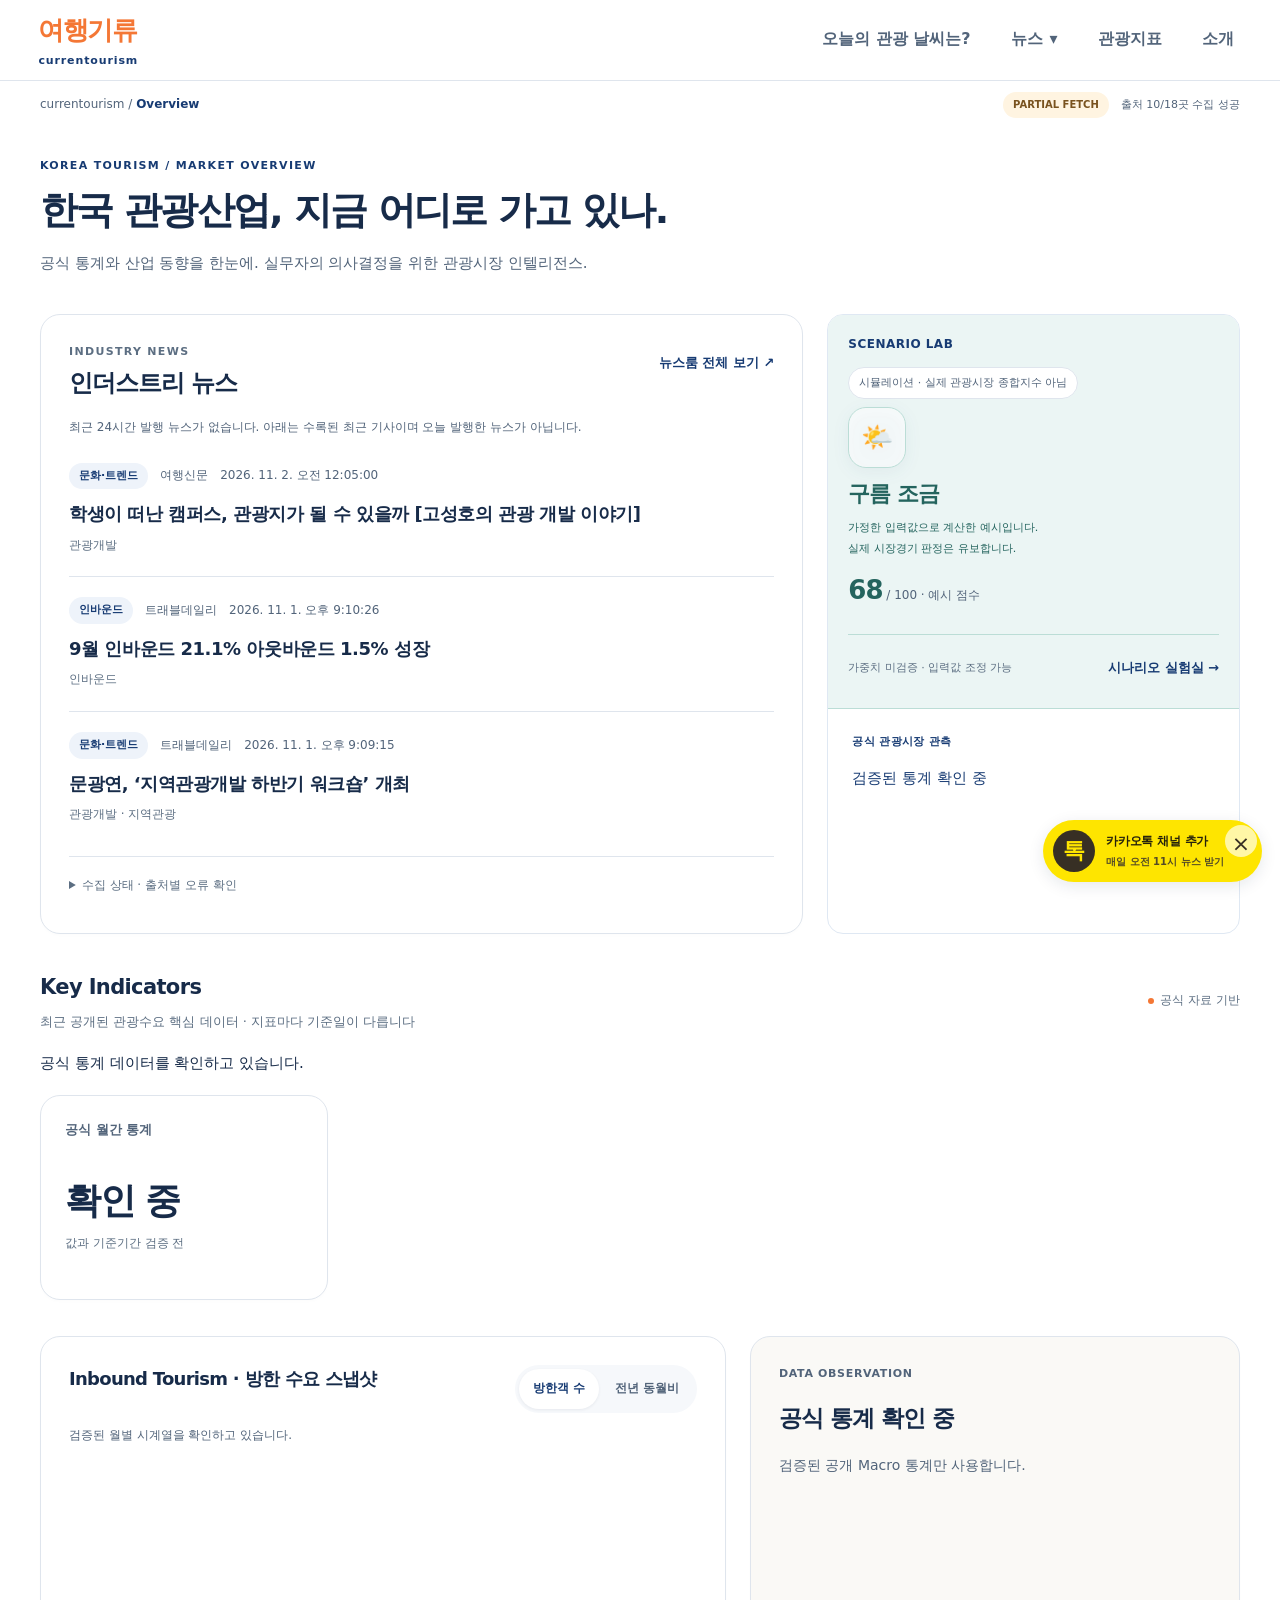
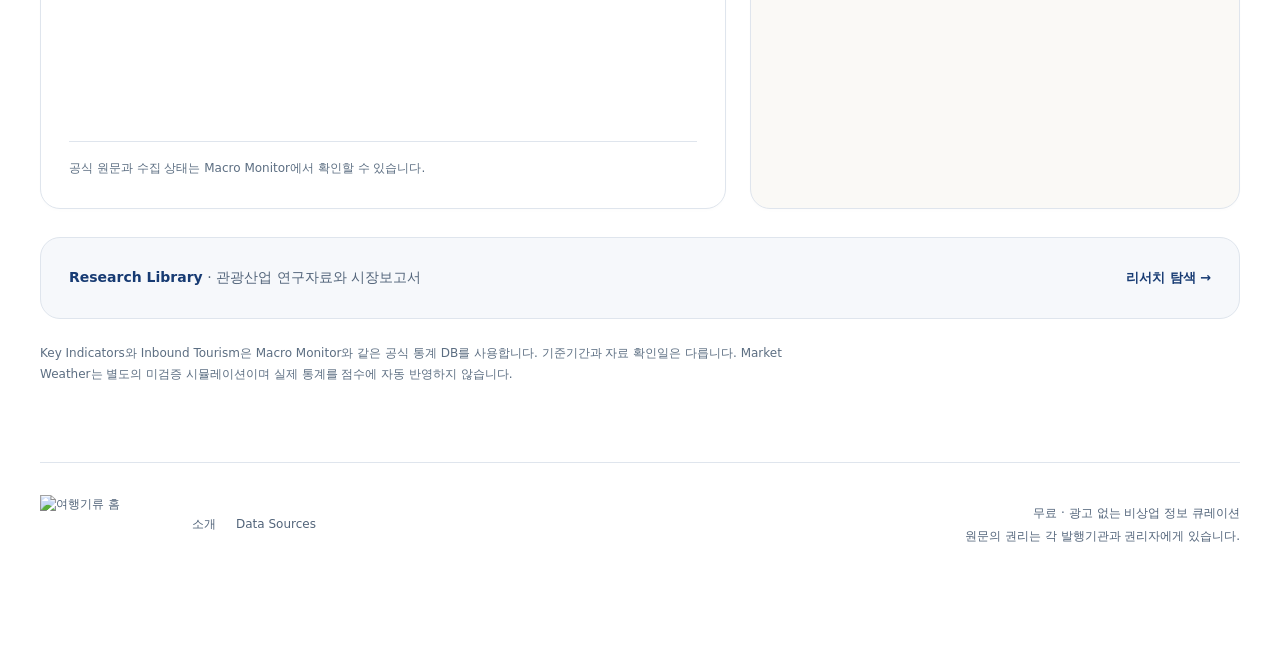
==== commit 981c77f0: "Refresh content-fit header and scenario-first Weather layout" ====
--- a/site/index.html
+++ b/site/index.html
@@ -83,13 +83,13 @@
    <img id="brand-logo" src="./assets/currentourism-new-airplane-logo.png?v=7f92affea61c5719" alt="여행기류" width="1774" height="887" hidden>
    <span id="brand-fallback">여행기류<small>currentourism</small></span>
   </a>
+  <button type="button" id="header-menu-toggle" class="menu-toggle" aria-expanded="false" aria-controls="primary-navigation"><span>메뉴</span><span aria-hidden="true">☰</span></button>
   <nav id="primary-navigation" class="primary-navigation" aria-label="주 메뉴">
    <a href="#weather" data-nav="weather">오늘의 관광 날씨는?</a>
    <div class="news-nav"><button type="button" id="news-menu-toggle" class="news-menu-toggle" aria-expanded="false" aria-controls="news-submenu">뉴스 <span aria-hidden="true">▾</span></button><div id="news-submenu" class="news-submenu" hidden><a href="#news" data-nav="news">뉴스</a><a href="#briefing" data-nav="briefing">데일리 브리핑</a><a href="#research" data-nav="research">리서치</a></div></div>
    <a href="#macro" data-nav="macro">관광지표</a>
    <a href="#about" data-nav="about">소개</a>
   </nav>
-  <span class="header-caption">한국 관광산업<br>뉴스 · 리서치 · 데이터</span>
  </div>
 </header>
 <div class="main">
@@ -104,7 +104,7 @@
      <div id="overview-news" class="news-panel"></div>
      <details class="home-diagnostics"><summary>수집 상태 · 출처별 오류 확인</summary><p class="footnote" id="news-fetch-status" role="status">뉴스 자동 수집 결과를 읽는 중입니다.</p></details>
     </section>
-    <section class="market-home-card"><div id="home-market-observation" aria-live="polite"><div class="small-label">공식 관광시장 관측</div><p>검증된 통계 확인 중</p></div><div class="weather-panel scenario-preview"><div><div class="small-label">SCENARIO LAB</div><span class="simulation-label">시뮬레이션 · 실제 종합지수 아님</span><div class="icon-big" id="home-weather-icon" aria-hidden="true">🌤️</div><h2 id="home-weather-title">구름 조금</h2><p>가정한 입력값으로 계산한 예시입니다.<br/>실제 시장경기 판정은 유보합니다.</p><div class="home-weather-score"><b id="home-weather-score">70</b><span> / 100 · 예시 점수</span></div></div><div class="weather-footer"><span class="tiny">가중치 미검증 · 입력값 조정 가능</span><button class="text-link" data-goto="weather">시나리오 실험실 →</button></div></div></section>
+    <section class="market-home-card"><div class="weather-panel scenario-preview"><div><div class="small-label">SCENARIO LAB</div><span class="simulation-label">시뮬레이션 · 실제 관광시장 종합지수 아님</span><div class="icon-big" id="home-weather-icon" aria-hidden="true">🌤️</div><h2 id="home-weather-title">구름 조금</h2><p>가정한 입력값으로 계산한 예시입니다.<br/>실제 시장경기 판정은 유보합니다.</p><div class="home-weather-score"><b id="home-weather-score">70</b><span> / 100 · 예시 점수</span></div></div><div class="weather-footer"><span class="tiny">가중치 미검증 · 입력값 조정 가능</span><button class="text-link" data-goto="weather">시나리오 실험실 →</button></div></div><div id="home-market-observation" aria-live="polite"><div class="small-label">공식 관광시장 관측</div><p>검증된 통계 확인 중</p></div></section>
    </div>
    <div class="section-heading"><div><h2>Key Indicators</h2><p>최근 공개된 관광수요 핵심 데이터 · 지표마다 기준일이 다릅니다</p></div><span class="last-updated"><i></i>공식 자료 기반</span></div>
    <p class="macro-status" id="home-macro-status" role="status">공식 통계 데이터를 확인하고 있습니다.</p>
@@ -131,8 +131,9 @@
    <div class="memo" style="margin-top:18px"><strong>정의·시점 구분</strong> · 한국관광공사의 관광수입·지출은 일반여행 기준으로 한국은행의 유학연수 포함 여행수입·지급 전체와 구분합니다. 카드소비를 국내 관광소비 전체로 취급하지 않으며, 관광산업조사의 연간 고용·매출을 월간 실시간 지표로 표시하지 않습니다.</div>
   </section>
   <section id="page-weather" class="page hide-section"><div class="eyebrow">SIGNALS / MARKET WEATHER</div><h1 class="page-title">Market Weather</h1><p class="lead">공식 관광수요 관측과 가상 시나리오를 구분합니다. 실측 통계로 종합 경기점수나 예측을 생성하지 않습니다.</p>
-<section class="market-observation-section" aria-labelledby="market-observation-heading"><h2 id="market-observation-heading">Market Observation · 시장 관측</h2><div class="memo observation-notice"><strong>시장 전체 날씨: 종합 판정 유보</strong><br>현재는 관광수요 관련 공식 통계를 관측하고 있으며, 관광경제 및 공급 지표는 추가 연동이 필요합니다.</div><p id="market-observation-status" class="macro-status" role="status">공식 통계 확인 중</p><div id="market-demand-cards" class="market-demand-grid"></div><h3>국적별 시장 관측</h3><p class="tiny">국적별 기준월이 전체 방한객과 다르면 같은 기준월 비교에서 제외하며 합산하지 않습니다.</p><div id="market-country-cards" class="market-country-grid"></div><div class="card market-history"><div class="chart-head"><h3>월별 수요 변화 · 최근 12개월</h3></div><div class="market-chart-controls"><label>관측 지표<select id="market-chart-metric"><option value="kto_inbound">방한 외래관광객 수</option><option value="kto_outbound">국민 해외관광객 수</option></select></label><label>표시 값<select id="market-chart-mode"><option value="count">실적</option><option value="growth">전년 동월비</option></select></label></div><p id="market-chart-meta" class="chart-meta"></p><div id="market-demand-chart" class="chart-wrapper"></div><p id="market-chart-foot" class="chart-foot"></p></div></section>
-<section class="scenario-section" aria-labelledby="scenario-heading"><h2 id="scenario-heading">Scenario Lab · 시나리오 실험실</h2><p class="lead">가상 입력값에 따른 미검증 모형입니다. 공식 관광산업 경기지수·예측값이 아니며 위 실제 관측과 계산을 공유하지 않습니다.</p><div class="weather-main"><div class="weather-result"><div class="label-row"><span class="pill amber">SIMULATION ONLY</span><span style="font-size:11px;color:#C5D9F2">실제 공식 시장 종합지수 아님</span></div><div><div class="weather-icon" id="weather-icon">🌤️</div><h2 id="weather-title">구름 조금</h2><div class="score"><span id="weather-score">70</span><small> / 100</small></div><p id="weather-description">수요 성장 신호가 뚜렷하지만 추가 지표 확인이 필요합니다.</p></div><div style="border-top:1px solid #4D7DAE;padding-top:15px;font-size:11px;color:#C5D9F2">날씨와 점수는 아래 값을 바꾸면 즉시 재계산됩니다.</div></div><div class="card weather-inputs"><h3>시나리오 입력값 조정하기</h3><div class="slider-line"><header><label for="s-arrivals">방한객 전년 동월비</label><b id="v-arrivals">+21%</b></header><input id="s-arrivals" type="range" min="-30" max="35" step="1" value="21"/><small>가상 초기값입니다. 공식 통계가 바뀌어도 자동으로 변경되지 않습니다.</small></div><div class="slider-line"><header><label for="s-spend">관광소비 증감률 (가정)</label><b id="v-spend">+8%</b></header><input id="s-spend" type="range" min="-30" max="35" step="1" value="8"/><small>예시 데이터입니다. 실제 수집 수치가 아닙니다.</small></div><div class="slider-line"><header><label for="s-air">항공 공급 증감률 (가정)</label><b id="v-air">+6%</b></header><input id="s-air" type="range" min="-30" max="35" step="1" value="6"/><small>예시 데이터입니다. 실제 수집 수치가 아닙니다.</small></div><div style="display:flex;align-items:center;justify-content:space-between;gap:9px"><button class="btn ghost" id="reset-weather">초기화</button><span class="tiny">정량 모형 데모</span></div><details class="scenario-formula"><summary>모형 계산식 · 미검증 가중치</summary><div class="formula">점수 = 50 + 0.65 × 방한객 증가율 + 0.4 × 관광소비 증가율 + 0.25 × 항공공급 증가율, 0~100 범위로 제한. 가중치는 검증되지 않은 초기 예시이며 실서비스 적용 전 백테스트가 필요합니다. 비: 45 미만 · 흐림: 45 이상 60 미만 · 구름 조금: 60 이상 75 미만 · 맑음: 75 이상.</div></details></div></div></section><div class="section-heading"><h2>지표와 모델 안내</h2></div><div class="grid-info" style="display:grid;grid-template-columns:repeat(auto-fit,minmax(190px,1fr));gap:12px"><div class="card"><b>01 · 신뢰도</b><p class="news-desc" style="margin-top:8px">최소 3개 이상 독립 지표 확보. 결측 시 판정 유보.</p></div><div class="card"><b>02 · 시차 보정</b><p class="news-desc" style="margin-top:8px">월간 통계와 일간 뉴스의 발표 주기를 구분.</p></div><div class="card"><b>03 · 설명 가능성</b><p class="news-desc" style="margin-top:8px">점수, 가중치, 변화 요인, 원문 출처 공개.</p></div></div><div class="card model-guide"><h3>실제 관측과 가상 실험의 해석</h3><p>실제 관측: 한국관광공사 공개 월간 입·출국 및 국적별 통계. 전월비는 직전 월, 전년 동월비는 전년 같은 월 대비이며 분모가 없으면 비교 자료 없음으로 표시합니다. 출처와 기준기간은 각 카드에서 확인합니다.</p><p>가상 실험: 방한객·소비·항공 공급 증가율은 사용자가 설정한 가정입니다. 방문객 수요만으로 소비·수입·공급·고용의 호황을 단정할 수 없습니다.</p><h3>향후 종합지수 개발 조건 · 미구현</h3><p>수요, 소비, 공급, 고용·산업활동, 거시 환경의 독립적인 지표군을 확보하고 이용조건·공표주기·시차·결측 처리·가중치·백테스트를 검증한 뒤 별도 개발해야 합니다. 현재 종합 경기지수·날씨 판정·실측 예측은 제공하지 않습니다. TOURGO 승인 대기 자료는 사용하지 않습니다.</p><a href="#macro" data-goto="macro" class="text-link">Macro Monitor 원장·정의 확인 →</a></div></section>
+<section class="scenario-section" aria-labelledby="scenario-heading"><h2 id="scenario-heading">Scenario Lab · 시나리오 실험실</h2><p class="lead">가상 입력값에 따른 미검증 모형입니다. 공식 관광산업 경기지수·예측값이 아니며 아래 실제 관측과 계산을 공유하지 않습니다.</p><div class="weather-main"><div class="weather-result"><div class="label-row"><span class="pill amber">SIMULATION ONLY</span><span style="font-size:11px;color:#C5D9F2">시뮬레이션 · 실제 관광시장 종합지수 아님</span></div><div><div class="weather-icon" id="weather-icon">🌤️</div><h2 id="weather-title">구름 조금</h2><div class="score"><span id="weather-score">70</span><small> / 100</small></div><p id="weather-description">수요 성장 신호가 뚜렷하지만 추가 지표 확인이 필요합니다.</p></div><div style="border-top:1px solid #4D7DAE;padding-top:15px;font-size:11px;color:#C5D9F2">날씨와 점수는 아래 값을 바꾸면 즉시 재계산됩니다.</div></div><div class="card weather-inputs"><h3>시나리오 입력값 조정하기</h3><div class="slider-line"><header><label for="s-arrivals">방한객 전년 동월비</label><b id="v-arrivals">+21%</b></header><input id="s-arrivals" type="range" min="-30" max="35" step="1" value="21"/><small>가상 초기값입니다. 공식 통계가 바뀌어도 자동으로 변경되지 않습니다.</small></div><div class="slider-line"><header><label for="s-spend">관광소비 증감률 (가정)</label><b id="v-spend">+8%</b></header><input id="s-spend" type="range" min="-30" max="35" step="1" value="8"/><small>예시 데이터입니다. 실제 수집 수치가 아닙니다.</small></div><div class="slider-line"><header><label for="s-air">항공 공급 증감률 (가정)</label><b id="v-air">+6%</b></header><input id="s-air" type="range" min="-30" max="35" step="1" value="6"/><small>예시 데이터입니다. 실제 수집 수치가 아닙니다.</small></div><div style="display:flex;align-items:center;justify-content:space-between;gap:9px"><button class="btn ghost" id="reset-weather">초기화</button><span class="tiny">정량 모형 데모</span></div><details class="scenario-formula"><summary>모형 계산식 · 미검증 가중치</summary><div class="formula">점수 = 50 + 0.65 × 방한객 증가율 + 0.4 × 관광소비 증가율 + 0.25 × 항공공급 증가율, 0~100 범위로 제한. 가중치는 검증되지 않은 초기 예시이며 실서비스 적용 전 백테스트가 필요합니다. 비: 45 미만 · 흐림: 45 이상 60 미만 · 구름 조금: 60 이상 75 미만 · 맑음: 75 이상.</div></details></div></div></section>
+<section class="market-observation-section" aria-labelledby="market-observation-heading"><h2 id="market-observation-heading">Market Observation · 공식 관광시장 관측</h2><div class="memo observation-notice"><strong>시장 전체 날씨: 종합 판정 유보</strong><br>현재는 관광수요 관련 공식 통계를 관측하고 있으며, 관광경제 및 공급 지표는 추가 연동이 필요합니다.</div><p id="market-observation-status" class="macro-status" role="status">공식 통계 확인 중</p><div id="market-demand-cards" class="market-demand-grid"></div><h3>국적별 시장 관측</h3><p class="tiny">국적별 기준월이 전체 방한객과 다르면 같은 기준월 비교에서 제외하며 합산하지 않습니다.</p><div id="market-country-cards" class="market-country-grid"></div><div class="card market-history"><div class="chart-head"><h3>월별 수요 변화 · 최근 12개월</h3></div><div class="market-chart-controls"><label>관측 지표<select id="market-chart-metric"><option value="kto_inbound">방한 외래관광객 수</option><option value="kto_outbound">국민 해외관광객 수</option></select></label><label>표시 값<select id="market-chart-mode"><option value="count">실적</option><option value="growth">전년 동월비</option></select></label></div><p id="market-chart-meta" class="chart-meta"></p><div id="market-demand-chart" class="chart-wrapper"></div><p id="market-chart-foot" class="chart-foot"></p></div></section>
+<div class="section-heading"><h2>지표와 모델 안내</h2></div><div class="grid-info" style="display:grid;grid-template-columns:repeat(auto-fit,minmax(190px,1fr));gap:12px"><div class="card"><b>01 · 신뢰도</b><p class="news-desc" style="margin-top:8px">최소 3개 이상 독립 지표 확보. 결측 시 판정 유보.</p></div><div class="card"><b>02 · 시차 보정</b><p class="news-desc" style="margin-top:8px">월간 통계와 일간 뉴스의 발표 주기를 구분.</p></div><div class="card"><b>03 · 설명 가능성</b><p class="news-desc" style="margin-top:8px">점수, 가중치, 변화 요인, 원문 출처 공개.</p></div></div><div class="card model-guide"><h3>실제 관측과 가상 실험의 해석</h3><p>실제 관측: 한국관광공사 공개 월간 입·출국 및 국적별 통계. 전월비는 직전 월, 전년 동월비는 전년 같은 월 대비이며 분모가 없으면 비교 자료 없음으로 표시합니다. 출처와 기준기간은 각 카드에서 확인합니다.</p><p>가상 실험: 방한객·소비·항공 공급 증가율은 사용자가 설정한 가정입니다. 방문객 수요만으로 소비·수입·공급·고용의 호황을 단정할 수 없습니다.</p><h3>향후 종합지수 개발 조건 · 미구현</h3><p>수요, 소비, 공급, 고용·산업활동, 거시 환경의 독립적인 지표군을 확보하고 이용조건·공표주기·시차·결측 처리·가중치·백테스트를 검증한 뒤 별도 개발해야 합니다. 현재 종합 경기지수·날씨 판정·실측 예측은 제공하지 않습니다. TOURGO 승인 대기 자료는 사용하지 않습니다.</p><a href="#macro" data-goto="macro" class="text-link">Macro Monitor 원장·정의 확인 →</a></div></section>
   <section id="page-briefing" class="page hide-section">
  <div class="eyebrow">AUTO / DAILY BRIEFING</div><h1 class="page-title">Daily Briefing</h1>
  <p class="lead">매일 10:30 KST 이후 첫 수집 성공 때 보관하는 주요 뉴스 최대 5건 후보. 메타데이터·원문 링크만 제공하며, 실제 발송·구독은 제공하지 않습니다.</p>
@@ -186,7 +187,7 @@
  const newsGroup=document.getElementById('news-menu-toggle');
  const inNews=['news','briefing','research'].includes(page);newsGroup.classList.toggle('active',inNews);
  if(inNews)newsGroup.setAttribute('aria-current','true');else newsGroup.removeAttribute('aria-current');
- window.closeNewsMenu?.();
+ window.closeNavigation?.();
  if(page==='news')renderNews();if(page==='research')window.renderResearch?.();if(page==='macro'||page==='overview')drawCharts();
  if(requested==='sources')document.getElementById('data-sources').scrollIntoView({block:'start'});else window.scrollTo({top:0,behavior:'instant'});
 }
--- a/site/currentourism.css
+++ b/site/currentourism.css
@@ -0,0 +1,8 @@
+/* currentourism: existing deep blue / orange, brighter content-first layout. */
+:root{--primary:#173B73;--accent:#F47735;--ink:#192E4C;--bg:#F7F9FC;--nav:#173B73;--teal:#173B73}.app{display:block}.main{width:100%}#brand-fallback{color:var(--accent);font-weight:850;font-size:26px;letter-spacing:-.06em}#brand-fallback small{display:block;font-size:11px;letter-spacing:.08em;color:var(--primary);font-weight:600}.topbar{max-width:1360px;margin:auto;background:transparent;border:0;height:44px;padding:0 40px}.top-actions{gap:12px}.top-actions .tiny{font-size:10px}.content{max-width:1360px;padding:24px 40px 46px}.page-title{font-size:32px;letter-spacing:-.045em}.lead{color:#64758A}.overview-hero{grid-template-columns:minmax(0,1.8fr) minmax(280px,.9fr);gap:20px}.industry-card{padding:24px 26px}.industry-card h2{font-size:21px;margin:7px 0 0;letter-spacing:-.045em}.industry-intro{font-size:11px;line-height:1.7;color:#6D7D91;margin:15px 0 4px}.home-news-item{padding:15px 0;border-bottom:1px solid #E7EDF5}.home-news-item:last-child{border-bottom:0}.home-news-item h3{font-size:16px;line-height:1.55;letter-spacing:-.025em;margin:8px 0 5px}.home-news-item a:hover{color:var(--primary);text-decoration:underline;text-underline-offset:3px}.home-news-item .news-keywords{font-size:10px;color:#7B899A;margin:4px 0}.industry-card .footnote{font-size:10px;margin:12px 0 0;color:#728298;line-height:1.6}.weather-panel{background:#EDF3FC;padding:26px;min-height:280px}.weather-panel h2{font-size:28px}.weather-panel p{line-height:1.85}.weather-panel .icon-big{margin-top:17px}.simulation-label{display:inline-block;background:#fff;border:1px solid #D5E1F2;border-radius:5px;padding:6px 8px;font-size:10px;color:#526A89;margin-top:12px}.home-weather-score{margin:18px 0 20px}.home-weather-score b{font-size:35px;color:var(--primary)}.home-weather-score span{font-size:11px;color:#697F99}.kpi-grid{gap:16px}.kpi{min-height:160px}.kpi .note{line-height:1.8;color:#697B90}.dashboard-lower{grid-template-columns:minmax(0,1.4fr) minmax(300px,1fr);gap:20px}.brief-card{background:#FFF9F3;border-color:#F1E4D6}.home-research-link{display:flex;justify-content:space-between;gap:16px;align-items:center;border:1px solid #DDE7F4;padding:20px 24px;background:#fff;border-radius:12px;margin-top:22px;font-size:12px;color:#60758F}.home-research-link b{color:var(--primary)}.news-subnav{display:flex;gap:26px;border-bottom:1px solid #DCE5F0;margin:0 0 24px}.news-subnav a{padding:10px 2px 13px;color:#758399;font-size:14px;font-weight:650}.news-subnav a.active{border-bottom:2px solid var(--primary);color:var(--primary)}.btn{background:var(--primary)}.text-link,.external,.eyebrow,.inline-btn{color:var(--primary)}.about-section{margin:0 0 22px;scroll-margin-top:120px}.about-section h2{font-size:21px;color:var(--primary);margin:4px 0 18px}.about-section p,.about-section li{font-size:13px;color:#586D86;line-height:1.9}.about-section ul{padding-left:20px}.about-section li{margin:8px 0}.about-section li a{text-decoration:underline;text-underline-offset:3px}.source-heading{margin:28px 0 10px;font-size:16px}.source-status-grid{display:grid;grid-template-columns:1fr 1fr;gap:0 22px;background:white;border:1px solid #DFE8F3;border-radius:12px;padding:12px 22px}.source-status-row{padding:15px 0;display:flex;align-items:center;justify-content:space-between;gap:16px;border-bottom:1px solid #EDF1F6}.source-status-row b{font-size:12px}.source-status-row small{font-size:10px;color:#788BA2;display:block;line-height:1.7;margin-top:5px}.source-status-row a{white-space:nowrap}.site-footer{max-width:1280px;margin:auto;padding:25px 0 35px;border-top:1px solid #DFE8F3;display:flex;align-items:start;gap:30px;color:#6F8198;font-size:11px}.site-footer b{color:var(--primary);font-size:15px}.site-footer span{font-size:10px;display:block;margin-top:5px}.site-footer nav{display:flex;gap:20px}.site-footer p{margin:0 0 0 auto;line-height:1.8;text-align:right}.research-active .topbar .demo-chip{display:none}.kakao-float{bottom:18px;right:18px}.site-footer{padding-bottom:115px}
+@media(max-width:1200px){.content{padding-left:24px;padding-right:24px}.site-footer{margin:0 24px}.topbar{padding:0 24px}}
+@media(max-width:1080px){.top-actions #rss-health-sidebar{display:none}.overview-hero{grid-template-columns:1.5fr 1fr}.about-section{scroll-margin-top:100px}}
+@media(max-width:830px){.content{padding:22px 18px 35px}.topbar{padding:0 18px;height:40px}.page-title{font-size:27px}.lead{font-size:13px}.overview-hero,.dashboard-lower{grid-template-columns:1fr;gap:16px}.industry-card{padding:21px}.weather-panel{min-height:270px}.weather-panel .icon-big{float:right;margin:24px 12px 0}.home-weather-score{margin:12px 0 17px}.kpi .value{font-size:26px}.kpi .delta{font-size:9px}.kpi-grid{gap:10px}.kpi .note{font-size:10px}.kpi{padding:17px;min-height:170px}.kpi .label{max-width:110px;min-height:35px;line-height:1.6}.kpi .delta{position:static;display:inline-block;margin-top:9px}.kpi .value{margin:10px 0 6px}.home-research-link{padding:18px;align-items:start;flex-direction:column;gap:12px}.source-status-grid{grid-template-columns:1fr;padding:10px 16px}.site-footer{margin:0 18px;flex-wrap:wrap;gap:20px;padding-bottom:110px}.site-footer p{width:100%;text-align:left;margin:0}.industry-card .section-top{align-items:start}.industry-card .section-top>a{font-size:10px;margin-top:3px;white-space:nowrap}.home-news-item h3{font-size:15px}.about-section{padding:20px}.about-section#data-sources{padding:0}.about-section .source-row{flex-wrap:wrap}.chart-head{align-items:start;flex-wrap:wrap}}
+@media(prefers-reduced-motion:reduce){*{scroll-behavior:auto!important;transition:none!important}}
+
+.home-diagnostics{margin-top:14px;color:#728298;font-size:10px;line-height:1.7}.home-diagnostics summary{cursor:pointer}.home-diagnostics[open] summary{color:var(--primary)}
--- a/site/currentourism.polish.css
+++ b/site/currentourism.polish.css
@@ -21,7 +21,6 @@
   --bg: var(--canvas);
   --line: var(--border);
 }
-html { scroll-padding-top: 112px; }
 body { background: var(--canvas); font-size: 15px; line-height: 1.65; }
 button, input, select, textarea { font: inherit; }
 button, a, select, input { -webkit-tap-highlight-color: transparent; }
@@ -32,19 +31,6 @@
 h1, h2, h3 { text-wrap: pretty; word-break: keep-all; overflow-wrap: anywhere; }
 p, li { overflow-wrap: anywhere; }
 button:disabled { cursor: not-allowed; }
-
-/* One consistent shell; no remote typeface or decorative assets. */
-.site-header { border-color: var(--border); background: #FFFFFFFA; backdrop-filter: blur(10px); }
-.header-inner { min-height: 96px; max-width: 1360px; padding: 8px 40px; grid-template-columns: 160px 1fr 160px; }
-.brand-home { width: 136px; min-height: 78px; }
-.brand-home img { width: 128px; height: auto; max-height: none; }
-.primary-navigation { gap: clamp(20px, 2.3vw, 36px); }
-.primary-navigation a { padding: 14px 3px; color: var(--muted); font-size: 14px; line-height: 1.5; }
-.primary-navigation small { font-size: 11px; color: var(--quiet); margin-top: 4px; letter-spacing: 0; }
-.primary-navigation a:hover { color: var(--primary); }
-.primary-navigation a.active { color: var(--primary); font-weight: 750; }
-.primary-navigation a.active:after { bottom: 4px; height: 2px; border-radius: 2px; }
-.header-caption { font-size: 11px; color: var(--quiet); line-height: 1.6; }
 .topbar { max-width: 1280px; min-height: 48px; height: auto; padding: 10px 40px; gap: 12px; }
 .breadcrumb { color: var(--muted); font-size: 12px; }
 .breadcrumb b { color: var(--primary); font-weight: 650; }
@@ -241,9 +227,6 @@
 @media (max-width: 1200px) {
   .content { padding-left: 32px; padding-right: 32px; }
   .topbar { padding-left: 32px; padding-right: 32px; }
-  .header-inner { padding-left: 32px; padding-right: 32px; grid-template-columns: 140px 1fr 100px; }
-  .primary-navigation { gap: 20px; }
-  .header-caption { font-size: 10px; }
   .site-footer { margin: 0 32px; }
   .kpi-grid { grid-template-columns: repeat(2, minmax(0, 1fr)); }
   .kpi { min-height: 190px; }
@@ -251,16 +234,6 @@
   .news-layout { grid-template-columns: minmax(0, 2.6fr) minmax(230px, 1fr); }
 }
 @media (max-width: 1080px) {
-  html { scroll-padding-top: 96px; }
-  .header-inner { min-height: 88px; padding: 6px 32px; }
-  .brand-home { min-height: 74px; width: 120px; }
-  .brand-home img { width: 116px; }
-  .menu-toggle { border-radius: var(--radius-control); min-height: 44px; padding: 10px 18px; font-size: 13px; background: var(--surface); border-color: var(--border); }
-  .primary-navigation { padding: 12px 32px 20px; box-shadow: 0 10px 20px #172B490A; max-height: calc(100dvh - 88px); overflow-y: auto; }
-  .primary-navigation.is-open { animation: menu-in 140ms ease-out; }
-  .primary-navigation a { padding: 13px 16px; min-height: 48px; border-radius: 12px; }
-  .primary-navigation a.active { background: var(--surface-blue); }
-  .primary-navigation small { margin: 0; }
   .overview-hero { grid-template-columns: minmax(0, 1.5fr) minmax(280px, 1fr); }
   .news-layout { grid-template-columns: minmax(0, 1fr); }
   .news-layout > aside { display: grid; grid-template-columns: repeat(2, minmax(0, 1fr)); gap: 20px; }
@@ -271,7 +244,6 @@
 @media (max-width: 830px) {
   .content { padding: 20px 24px 48px; }
   .topbar { padding: 10px 24px; }
-  .header-inner { padding-left: 24px; padding-right: 24px; }
   .page-title { font-size: 32px; }
   .overview-hero { grid-template-columns: 1fr; gap: 20px; }
   .weather-panel { min-height: 0; }
@@ -289,10 +261,6 @@
 }
 @media (max-width: 540px) {
   body { font-size: 14px; }
-  .header-inner { min-height: 84px; padding: 5px 20px; }
-  .brand-home { min-height: 72px; width: 116px; }
-  .brand-home img { width: 112px; }
-  .primary-navigation { padding: 10px 20px 18px; }
   .topbar { padding: 10px 20px; min-height: 44px; }
   .breadcrumb { font-size: 11px; }
   .content { padding: 20px 20px 40px; }
--- a/site/ui-2.css
+++ b/site/ui-2.css
@@ -0,0 +1,45 @@
+
+.footer-logo{display:block;width:120px;height:auto;object-fit:contain}
+.site-footer>a{display:block;flex-shrink:0}.site-footer{align-items:center}
+.kakao-banner{position:fixed;right:18px;bottom:18px;z-index:48}
+.kakao-banner[hidden]{display:none}.kakao-banner .kakao-float{position:relative;right:auto;bottom:auto;padding-right:38px}
+.kakao-banner-close{position:absolute;right:5px;top:5px;z-index:49;width:32px;height:32px;border:0;border-radius:50%;background:#fff7a6;color:#372F24;font-size:22px;display:grid;place-items:center}
+.sources-table-wrap{overflow:auto;background:white;border:1px solid #DFE8F3;border-radius:12px;margin:20px 0}
+.sources-table{border-collapse:collapse;width:100%;min-width:680px;text-align:left;font-size:13px;line-height:1.7}
+.sources-table caption{text-align:left;padding:18px 20px;font-weight:750;color:#173B73}
+.sources-table th,.sources-table td{padding:16px 18px;border-top:1px solid #E4EBF4;vertical-align:top}
+.sources-table thead{background:#EDF3FC;color:#173B73}.sources-table tbody th{white-space:nowrap;font-weight:650}
+.sources-table tbody tr:hover{background:#FAFCFF}.sources-table td:last-child{color:#52657D}
+.weather-panel,.weather-result{--weather-bg:#EDF3FC;--weather-ink:#294F80;--weather-line:#CBDCEE;background:var(--weather-bg);color:var(--weather-ink);border:1px solid var(--weather-line);transition:background .2s}
+[data-weather="rain"]{--weather-bg:#E9EFFB;--weather-ink:#304F89;--weather-line:#BACBE8}
+[data-weather="cloudy"]{--weather-bg:#EEF1F5;--weather-ink:#46566C;--weather-line:#C9D2DE}
+[data-weather="partly"]{--weather-bg:#EBF5F4;--weather-ink:#24645E;--weather-line:#BBDDD6}
+[data-weather="sunny"]{--weather-bg:#FFF3DE;--weather-ink:#835014;--weather-line:#EBD0A3}
+.weather-result h2,.weather-panel h2{color:var(--weather-ink);font-size:30px}
+.weather-panel .home-weather-score b,.weather-result .score{color:var(--weather-ink)}
+.weather-result p,.weather-panel p{color:var(--weather-ink)}
+.weather-result .label-row>span:last-child,.weather-result>div:last-child{color:var(--weather-ink)!important;border-color:var(--weather-line)!important}
+.weather-footer{border-color:var(--weather-line)}
+.weather-icon,.icon-big{filter:drop-shadow(0 4px 8px #173B7315)}
+.weather-result .pill{background:white;color:var(--weather-ink);border:1px solid var(--weather-line)}
+.news-page-button{min-width:36px;min-height:36px}.news-page-button[aria-label]{font-size:18px;padding:4px 10px}
+
+@media(max-width:650px){.site-footer{align-items:flex-start;flex-wrap:wrap;gap:22px}.site-footer p{width:100%;margin:0;text-align:left}.footer-logo{width:104px}.sources-table th,.sources-table td{padding:12px}.sources-table{font-size:12px}.kakao-banner{right:12px;bottom:12px}}
+@media(prefers-reduced-motion:reduce){.weather-panel,.weather-result{transition:none}}
+.weather-result .score small{color:var(--weather-ink);opacity:.85}
+.weather-result .weather-icon,.weather-panel .icon-big{width:fit-content;background:#FFFFFF99;border:1px solid var(--weather-line);border-radius:18px;padding:8px 12px;color:var(--weather-ink)}
+@media(max-width:650px){.kakao-banner .kakao-float{width:auto;height:auto;min-height:60px;border-radius:32px;padding:10px 48px 10px 10px}.kakao-banner .kakao-float .kakao-copy{display:grid}.kakao-banner-close{top:6px;right:6px}}
+
+/* Native details preserve keyboard disclosure behavior and source status DOM. */
+.source-details{margin:16px 0;border:1px solid #DFE8F3;background:#fff;border-radius:12px;overflow:hidden}
+.source-details>summary{cursor:pointer;min-height:48px;padding:16px 20px;color:#173B73;font-size:14px;font-weight:750;line-height:1.6}
+.source-details[open]>summary{border-bottom:1px solid #DFE8F3;background:#F5F8FD}
+.source-details>.tiny{padding:0 20px}.source-details>.source-status-grid{border:0;border-radius:0}
+.source-details>summary:focus-visible{outline:3px solid #8AB7EB;outline-offset:-3px}
+.briefing-edition{max-width:940px}.briefing-picker{display:flex;gap:14px;align-items:center;margin-bottom:18px;font-weight:700;color:#173B73}.briefing-picker select{max-width:100%;padding:12px;border:1px solid #DFE8F3;background:#F8FAFD;border-radius:8px;color:#173B73;min-height:44px}.briefing-number{color:#A65119}.briefing-empty{padding:24px 0;line-height:1.9;color:#586D86}.observation-facts{padding-left:20px;color:#586D86;line-height:1.9}.observation-facts li{margin:14px 0}.observation-status{font-weight:700}#data-observation h3{font-size:23px}#data-observation p{overflow-wrap:anywhere}.briefing-edition .news-title a{overflow-wrap:anywhere}@media(max-width:390px){.briefing-picker{align-items:flex-start;flex-direction:column}.briefing-edition .heading-sub{flex-wrap:wrap;gap:12px}}
+/* Market Weather v2: measured demand surfaces never receive scenario colors. */
+.market-home-card{border:1px solid #DFE8F3;border-radius:16px;background:#fff;overflow:hidden;min-width:0}
+#home-market-observation{padding:24px;color:#173B73}.home-observed-value{line-height:1.8;margin:14px 0 5px}.home-observed-value strong{font-size:25px;display:block}.market-withheld{font-size:12px;font-weight:700;background:#F3F6FA;border-radius:7px;padding:10px;line-height:1.7}
+.market-home-card .scenario-preview{border:0;border-bottom:1px solid var(--weather-line);border-radius:0;padding:20px;min-height:0;position:relative}.scenario-preview .icon-big{margin:8px 0;font-size:26px}.scenario-preview h2{font-size:22px;margin:6px 0}.scenario-preview .home-weather-score{margin:10px 0}.scenario-preview .home-weather-score b{font-size:26px}.scenario-preview .weather-footer{margin-top:12px}.scenario-preview p{font-size:11px}
+.market-observation-section,.scenario-section{margin-top:30px}.scenario-section{padding:24px;background:#F8F9FB;border:1px dashed #CAD5E3;border-radius:16px}.scenario-section>h2,.market-observation-section>h2{font-size:23px;color:#173B73}.observation-notice{margin-bottom:18px}.market-demand-grid{display:grid;grid-template-columns:1fr 1fr;gap:16px}.market-country-grid{display:grid;grid-template-columns:repeat(auto-fit,minmax(200px,1fr));gap:14px}.market-observation-card{background:white;color:#173B73}.market-observation-card h4{margin:0 0 14px;font-size:15px}.observed-value{font-size:27px;font-weight:750;overflow-wrap:anywhere}.observed-value small{font-size:13px}.market-observation-card dl{font-size:12px;line-height:1.8;color:#52647A}.market-observation-card dl>div{display:flex;justify-content:space-between;gap:10px;flex-wrap:wrap;padding:6px 0;border-bottom:1px solid #EDF1F6}.market-observation-card dd{margin:0;font-weight:700}.market-observation-card .tiny{overflow-wrap:anywhere;line-height:1.9}.market-mismatch{font-size:12px;color:#8A4E18}.market-history{margin-top:20px}.market-chart-controls{display:flex;gap:20px;flex-wrap:wrap;margin-top:16px}.market-chart-controls label{font-size:12px;color:#52647A;display:grid;gap:6px}.market-chart-controls select{min-height:44px;max-width:100%;border:1px solid #DFE8F3;background:white;border-radius:7px;padding:10px;color:#173B73}.scenario-formula summary{min-height:44px;cursor:pointer;color:#173B73;padding:14px 0;font-size:13px;font-weight:700}.model-guide{margin-top:20px;color:#52647A;line-height:1.9}.model-guide h3{color:#173B73}
+@media(max-width:650px){.market-demand-grid{grid-template-columns:1fr}.market-country-grid{grid-template-columns:1fr}.scenario-section{padding:15px}.market-chart-controls{gap:12px}.market-chart-controls label{width:100%}.market-chart-controls select{width:100%}}
--- a/site/navigation-research-v21.css
+++ b/site/navigation-research-v21.css
@@ -0,0 +1,43 @@
+/* Single header layout owner. Compact mode is based on measured content fit. */
+html{scroll-padding-top:calc(var(--site-header-height,80px) + 12px)}
+.site-header{position:sticky;top:0;z-index:40;background:#FFFFFFFA;backdrop-filter:blur(10px);border-bottom:1px solid var(--border,#DFE8F3)}
+.header-inner{position:relative;max-width:1280px;margin:auto;padding:8px clamp(16px,3vw,40px);min-height:80px;display:flex;flex-direction:row;flex-wrap:nowrap;align-items:center;justify-content:space-between;gap:32px}
+.brand-home{display:flex;align-items:center;justify-content:flex-start;flex:none;width:112px;min-height:56px;border-radius:8px}
+.brand-home img{display:block;width:112px;height:auto;max-height:none;object-fit:contain}.brand-home [hidden]{display:none!important}
+.primary-navigation{display:flex;flex:none;flex-flow:row nowrap;align-items:center;gap:24px;width:max-content;padding:0;background:transparent;border:0;box-shadow:none;overflow:visible}
+.primary-navigation>a,.news-menu-toggle{position:relative;display:flex;align-items:center;justify-content:center;gap:7px;min-height:48px;padding:10px 8px;color:#52647A;font-size:16px;line-height:1.5;font-weight:700;white-space:nowrap;border:0;border-bottom:3px solid transparent;border-radius:6px;background:transparent}
+.primary-navigation>a:hover,.news-menu-toggle:hover{color:#173B73;background:#F0F5FC}
+.primary-navigation>a.active,.news-menu-toggle.active{color:#173B73;background:#EDF3FC;border-bottom-color:#F47735}
+.primary-navigation a.active:after{display:none}.news-nav{position:relative}.news-menu-toggle[aria-expanded="true"]{background:#EDF3FC;color:#173B73}
+.news-submenu{position:absolute;top:calc(100% + 8px);left:0;min-width:196px;padding:6px;border:1px solid #C8D6E8;border-radius:10px;background:#fff;box-shadow:0 12px 28px #173B7324;z-index:60}
+.news-submenu[hidden]{display:none!important}.primary-navigation .news-submenu a{display:block;min-height:44px;padding:12px 14px;border-radius:6px;font-size:15px;line-height:1.5;white-space:nowrap;color:#52647A}
+.news-submenu a.active,.news-submenu a:hover{background:#EDF3FC;color:#173B73}
+.primary-navigation a:focus-visible,.news-menu-toggle:focus-visible,.menu-toggle:focus-visible{outline:3px solid #173B73;outline-offset:3px}
+.menu-toggle{display:none;align-items:center;gap:10px;min-height:44px;padding:10px 14px;border:1px solid #C8D6E8;border-radius:8px;background:white;color:#173B73;font-size:15px;font-weight:700}
+.site-header[data-compact="true"] .menu-toggle{display:flex}
+.site-header[data-compact="true"] .primary-navigation{display:none;position:absolute;top:100%;left:0;right:0;width:auto;max-height:calc(100dvh - var(--site-header-height,80px));overflow-y:auto;flex-direction:column;align-items:stretch;gap:4px;padding:12px 20px 18px;background:#fff;border-bottom:1px solid #C8D6E8;box-shadow:0 12px 24px #173B731A}
+.site-header[data-compact="true"] .primary-navigation.is-open{display:flex}
+.site-header[data-compact="true"] .primary-navigation>a,.site-header[data-compact="true"] .news-menu-toggle{width:100%;justify-content:flex-start;min-height:48px;white-space:normal;text-align:left}
+.site-header[data-compact="true"] .news-submenu{position:static;min-width:0;margin:4px 0 8px 14px;box-shadow:none;border-left:3px solid #C8D6E8;border-radius:6px}
+.site-header[data-measuring="true"] .primary-navigation{display:flex;position:absolute;visibility:hidden;flex-direction:row;align-items:center;gap:24px;width:max-content;max-height:none;overflow:visible;padding:0;border:0}
+.site-header[data-measuring="true"] .primary-navigation>a,.site-header[data-measuring="true"] .news-menu-toggle{width:auto;white-space:nowrap;justify-content:center}
+.site-header[data-measuring="true"] .news-submenu{display:none!important}
+/* Header layout and disclosures live here; Research controls below are unchanged. */
+html{scroll-padding-top:calc(var(--site-header-height,104px) + 12px)}
+.about-section{scroll-margin-top:12px}
+.research-search-panel{background:#EAF0F8;border:1px solid #B9CBE1;border-radius:14px;padding:24px;margin:24px 0;color:#173B73}
+.research-search-heading{display:flex;justify-content:space-between;align-items:flex-start;gap:16px}.research-search-heading h2{font-size:21px;margin:0 0 8px;color:#173B73}.research-search-heading p{margin:0 0 18px;font-size:13px;line-height:1.7;color:#52647A}
+.research-search-panel label{font-size:13px;color:#173B73;font-weight:700}.research-query{display:grid;gap:9px}
+.research-search-panel input,.research-search-panel select{width:100%;min-width:0;min-height:46px;background:#fff;border:1px solid #A9BDD7;border-radius:8px;padding:11px 13px;color:#173B73;font-size:14px}
+.research-search-panel #research-search{min-height:52px;font-size:16px}.research-search-panel input:focus,.research-search-panel select:focus{border:2px solid #173B73;outline:2px solid #B8CDE8;outline-offset:2px}
+.research-search-panel .research-controls{background:transparent;border:0;padding:0;margin:14px 0 0;display:grid;grid-template-columns:repeat(3,minmax(0,1fr));gap:16px}.research-search-panel .research-controls label{display:grid;gap:8px}
+.research-filter-count{font-size:12px;font-weight:700;margin:14px 0 0}.filter-reset{min-height:44px;background:white;border:1px solid #A9BDD7;border-radius:8px;color:#173B73;padding:10px 13px;font-size:12px;font-weight:700;white-space:nowrap}
+.research-filter-details>summary{min-height:44px;padding:14px 0;cursor:pointer;font-size:14px;font-weight:700}.research-filter-details>summary span{margin-left:8px;font-size:12px;color:#52647A}
+@media(min-width:769px){.research-filter-details>summary{display:none}}
+@media(max-width:1080px){.research-search-panel .research-controls{grid-template-columns:repeat(2,minmax(0,1fr))}}
+@media(max-width:768px){.research-search-panel{padding:18px;margin:18px 0}.research-search-heading{flex-wrap:wrap;gap:0}.research-search-heading h2{font-size:20px}.research-search-heading p{margin-bottom:12px}.filter-reset{margin:0 0 16px}.research-search-panel .research-controls{grid-template-columns:1fr}.research-search-panel #research-search{font-size:16px}}
+
+.research-source-overview{margin:0 0 20px;border:1px solid #DFE8F3;border-radius:10px;padding:0 16px;background:white}.research-source-overview>summary{min-height:44px;cursor:pointer;padding:13px 0;font-size:13px;font-weight:700;color:#173B73}.research-source-overview>summary span{margin-left:10px;color:#52647A;font-size:12px}
+/* Preserve Research's existing no-floating-channel presentation as a whole. */
+body.research-active #kakao-banner{display:none}
+.research-search-panel input:focus,.research-search-panel select:focus{outline-width:3px}
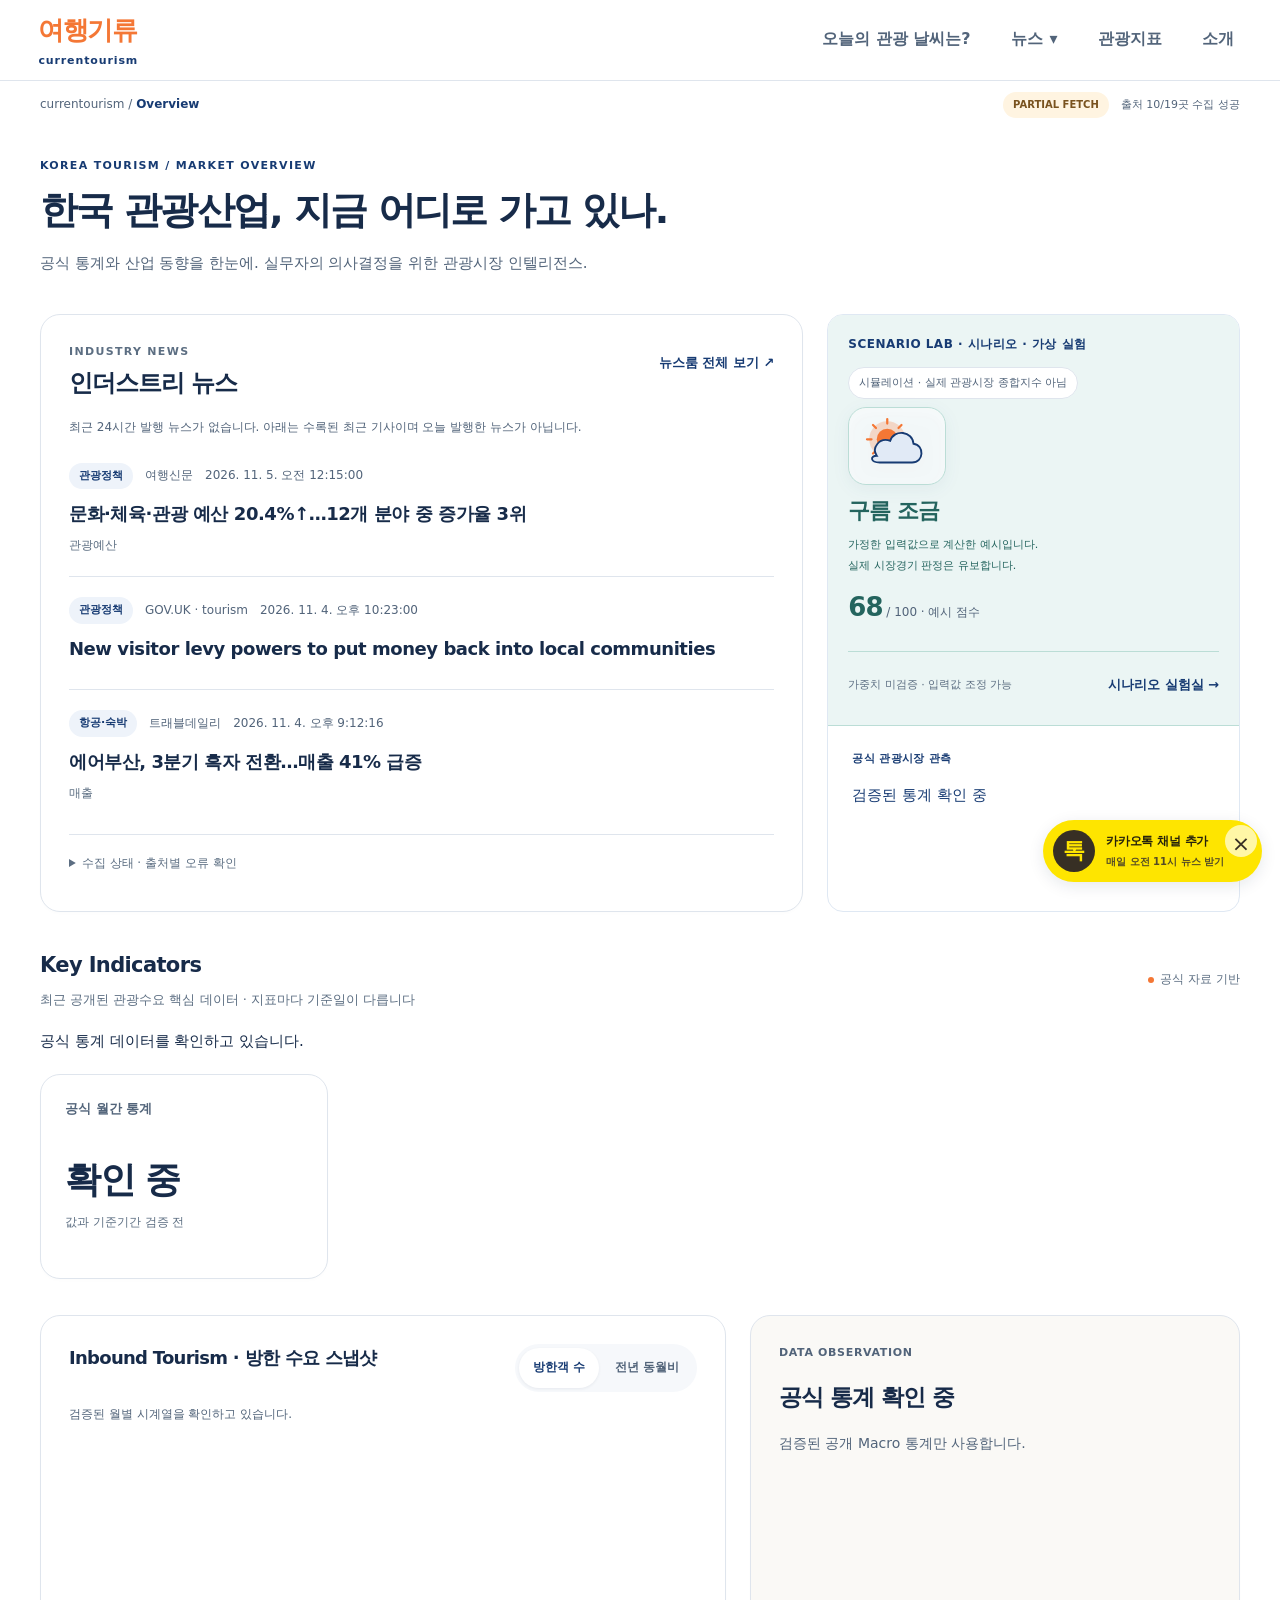
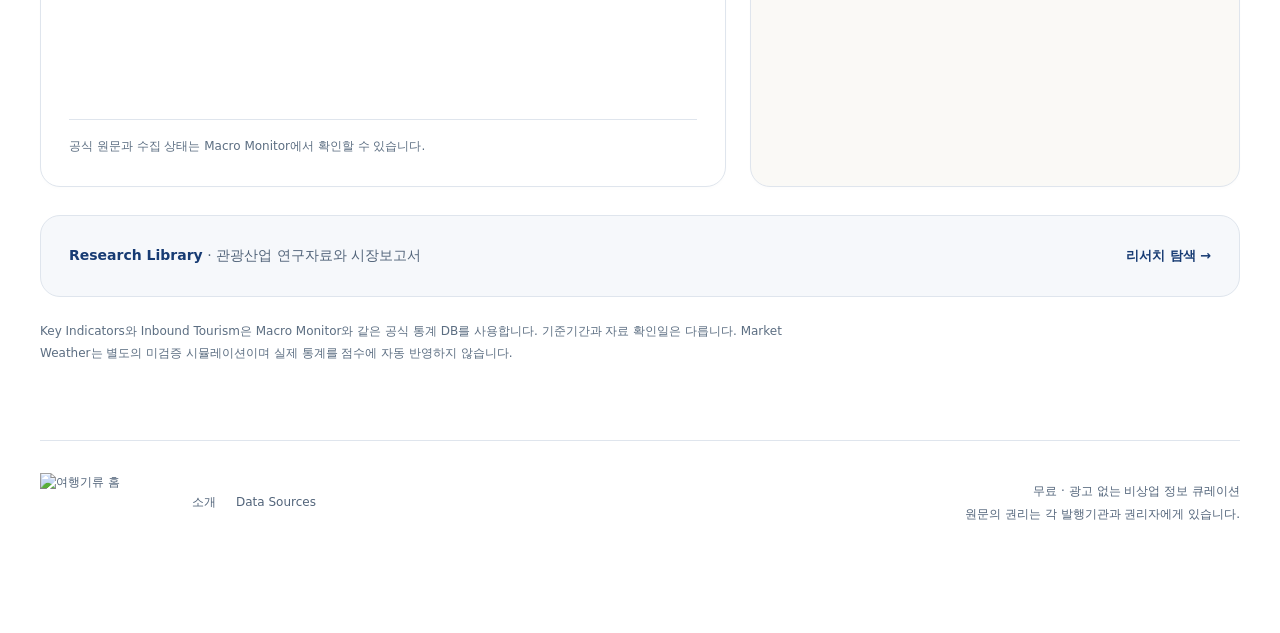
==== commit 6f57f29d: "Polish navigation, shared weather motion and accessible UI interactions" ====
--- a/site/index.html
+++ b/site/index.html
@@ -104,7 +104,7 @@
      <div id="overview-news" class="news-panel"></div>
      <details class="home-diagnostics"><summary>수집 상태 · 출처별 오류 확인</summary><p class="footnote" id="news-fetch-status" role="status">뉴스 자동 수집 결과를 읽는 중입니다.</p></details>
     </section>
-    <section class="market-home-card"><div class="weather-panel scenario-preview"><div><div class="small-label">SCENARIO LAB</div><span class="simulation-label">시뮬레이션 · 실제 관광시장 종합지수 아님</span><div class="icon-big" id="home-weather-icon" aria-hidden="true">🌤️</div><h2 id="home-weather-title">구름 조금</h2><p>가정한 입력값으로 계산한 예시입니다.<br/>실제 시장경기 판정은 유보합니다.</p><div class="home-weather-score"><b id="home-weather-score">70</b><span> / 100 · 예시 점수</span></div></div><div class="weather-footer"><span class="tiny">가중치 미검증 · 입력값 조정 가능</span><button class="text-link" data-goto="weather">시나리오 실험실 →</button></div></div><div id="home-market-observation" aria-live="polite"><div class="small-label">공식 관광시장 관측</div><p>검증된 통계 확인 중</p></div></section>
+    <section class="market-home-card"><div class="weather-panel scenario-preview"><div><div class="small-label">SCENARIO LAB · 시나리오 · 가상 실험</div><span class="simulation-label">시뮬레이션 · 실제 관광시장 종합지수 아님</span><div class="icon-big" id="home-weather-icon" aria-hidden="true">🌤️</div><h2 id="home-weather-title">구름 조금</h2><p>가정한 입력값으로 계산한 예시입니다.<br/>실제 시장경기 판정은 유보합니다.</p><div class="home-weather-score"><b id="home-weather-score">70</b><span> / 100 · 예시 점수</span></div></div><div class="weather-footer"><span class="tiny">가중치 미검증 · 입력값 조정 가능</span><button class="text-link" data-goto="weather">시나리오 실험실 →</button></div></div><div id="home-market-observation" aria-live="polite"><div class="small-label">공식 관광시장 관측</div><p>검증된 통계 확인 중</p></div></section>
    </div>
    <div class="section-heading"><div><h2>Key Indicators</h2><p>최근 공개된 관광수요 핵심 데이터 · 지표마다 기준일이 다릅니다</p></div><span class="last-updated"><i></i>공식 자료 기반</span></div>
    <p class="macro-status" id="home-macro-status" role="status">공식 통계 데이터를 확인하고 있습니다.</p>
@@ -131,7 +131,7 @@
    <div class="memo" style="margin-top:18px"><strong>정의·시점 구분</strong> · 한국관광공사의 관광수입·지출은 일반여행 기준으로 한국은행의 유학연수 포함 여행수입·지급 전체와 구분합니다. 카드소비를 국내 관광소비 전체로 취급하지 않으며, 관광산업조사의 연간 고용·매출을 월간 실시간 지표로 표시하지 않습니다.</div>
   </section>
   <section id="page-weather" class="page hide-section"><div class="eyebrow">SIGNALS / MARKET WEATHER</div><h1 class="page-title">Market Weather</h1><p class="lead">공식 관광수요 관측과 가상 시나리오를 구분합니다. 실측 통계로 종합 경기점수나 예측을 생성하지 않습니다.</p>
-<section class="scenario-section" aria-labelledby="scenario-heading"><h2 id="scenario-heading">Scenario Lab · 시나리오 실험실</h2><p class="lead">가상 입력값에 따른 미검증 모형입니다. 공식 관광산업 경기지수·예측값이 아니며 아래 실제 관측과 계산을 공유하지 않습니다.</p><div class="weather-main"><div class="weather-result"><div class="label-row"><span class="pill amber">SIMULATION ONLY</span><span style="font-size:11px;color:#C5D9F2">시뮬레이션 · 실제 관광시장 종합지수 아님</span></div><div><div class="weather-icon" id="weather-icon">🌤️</div><h2 id="weather-title">구름 조금</h2><div class="score"><span id="weather-score">70</span><small> / 100</small></div><p id="weather-description">수요 성장 신호가 뚜렷하지만 추가 지표 확인이 필요합니다.</p></div><div style="border-top:1px solid #4D7DAE;padding-top:15px;font-size:11px;color:#C5D9F2">날씨와 점수는 아래 값을 바꾸면 즉시 재계산됩니다.</div></div><div class="card weather-inputs"><h3>시나리오 입력값 조정하기</h3><div class="slider-line"><header><label for="s-arrivals">방한객 전년 동월비</label><b id="v-arrivals">+21%</b></header><input id="s-arrivals" type="range" min="-30" max="35" step="1" value="21"/><small>가상 초기값입니다. 공식 통계가 바뀌어도 자동으로 변경되지 않습니다.</small></div><div class="slider-line"><header><label for="s-spend">관광소비 증감률 (가정)</label><b id="v-spend">+8%</b></header><input id="s-spend" type="range" min="-30" max="35" step="1" value="8"/><small>예시 데이터입니다. 실제 수집 수치가 아닙니다.</small></div><div class="slider-line"><header><label for="s-air">항공 공급 증감률 (가정)</label><b id="v-air">+6%</b></header><input id="s-air" type="range" min="-30" max="35" step="1" value="6"/><small>예시 데이터입니다. 실제 수집 수치가 아닙니다.</small></div><div style="display:flex;align-items:center;justify-content:space-between;gap:9px"><button class="btn ghost" id="reset-weather">초기화</button><span class="tiny">정량 모형 데모</span></div><details class="scenario-formula"><summary>모형 계산식 · 미검증 가중치</summary><div class="formula">점수 = 50 + 0.65 × 방한객 증가율 + 0.4 × 관광소비 증가율 + 0.25 × 항공공급 증가율, 0~100 범위로 제한. 가중치는 검증되지 않은 초기 예시이며 실서비스 적용 전 백테스트가 필요합니다. 비: 45 미만 · 흐림: 45 이상 60 미만 · 구름 조금: 60 이상 75 미만 · 맑음: 75 이상.</div></details></div></div></section>
+<section class="scenario-section" aria-labelledby="scenario-heading"><h2 id="scenario-heading">Scenario Lab · 시나리오 실험실</h2><p class="lead">가상 입력값에 따른 미검증 모형입니다. 공식 관광산업 경기지수·예측값이 아니며 아래 실제 관측과 계산을 공유하지 않습니다.</p><div class="weather-main"><div class="weather-result"><div class="label-row"><span class="pill amber">시나리오 · 가상 실험</span><span style="font-size:11px;color:#C5D9F2">시뮬레이션 · 실제 관광시장 종합지수 아님</span></div><div><div class="weather-icon" id="weather-icon">🌤️</div><h2 id="weather-title">구름 조금</h2><div class="score"><span id="weather-score">70</span><small> / 100</small></div><p id="weather-description">수요 성장 신호가 뚜렷하지만 추가 지표 확인이 필요합니다.</p></div><div style="border-top:1px solid #4D7DAE;padding-top:15px;font-size:11px;color:#C5D9F2">날씨와 점수는 아래 값을 바꾸면 즉시 재계산됩니다.</div></div><div class="card weather-inputs"><h3>시나리오 입력값 조정하기</h3><div class="slider-line"><header><label for="s-arrivals">방한객 전년 동월비</label><b id="v-arrivals">+21%</b></header><input id="s-arrivals" type="range" min="-30" max="35" step="1" value="21"/><small>가상 초기값입니다. 공식 통계가 바뀌어도 자동으로 변경되지 않습니다.</small></div><div class="slider-line"><header><label for="s-spend">관광소비 증감률 (가정)</label><b id="v-spend">+8%</b></header><input id="s-spend" type="range" min="-30" max="35" step="1" value="8"/><small>예시 데이터입니다. 실제 수집 수치가 아닙니다.</small></div><div class="slider-line"><header><label for="s-air">항공 공급 증감률 (가정)</label><b id="v-air">+6%</b></header><input id="s-air" type="range" min="-30" max="35" step="1" value="6"/><small>예시 데이터입니다. 실제 수집 수치가 아닙니다.</small></div><div style="display:flex;align-items:center;justify-content:space-between;gap:9px"><button class="btn ghost" id="reset-weather">초기화</button><span class="tiny">정량 모형 데모</span></div><details class="scenario-formula"><summary>모형 계산식 · 미검증 가중치</summary><div class="formula">점수 = 50 + 0.65 × 방한객 증가율 + 0.4 × 관광소비 증가율 + 0.25 × 항공공급 증가율, 0~100 범위로 제한. 가중치는 검증되지 않은 초기 예시이며 실서비스 적용 전 백테스트가 필요합니다. 비: 45 미만 · 흐림: 45 이상 60 미만 · 구름 조금: 60 이상 75 미만 · 맑음: 75 이상.</div></details></div></div></section>
 <section class="market-observation-section" aria-labelledby="market-observation-heading"><h2 id="market-observation-heading">Market Observation · 공식 관광시장 관측</h2><div class="memo observation-notice"><strong>시장 전체 날씨: 종합 판정 유보</strong><br>현재는 관광수요 관련 공식 통계를 관측하고 있으며, 관광경제 및 공급 지표는 추가 연동이 필요합니다.</div><p id="market-observation-status" class="macro-status" role="status">공식 통계 확인 중</p><div id="market-demand-cards" class="market-demand-grid"></div><h3>국적별 시장 관측</h3><p class="tiny">국적별 기준월이 전체 방한객과 다르면 같은 기준월 비교에서 제외하며 합산하지 않습니다.</p><div id="market-country-cards" class="market-country-grid"></div><div class="card market-history"><div class="chart-head"><h3>월별 수요 변화 · 최근 12개월</h3></div><div class="market-chart-controls"><label>관측 지표<select id="market-chart-metric"><option value="kto_inbound">방한 외래관광객 수</option><option value="kto_outbound">국민 해외관광객 수</option></select></label><label>표시 값<select id="market-chart-mode"><option value="count">실적</option><option value="growth">전년 동월비</option></select></label></div><p id="market-chart-meta" class="chart-meta"></p><div id="market-demand-chart" class="chart-wrapper"></div><p id="market-chart-foot" class="chart-foot"></p></div></section>
 <div class="section-heading"><h2>지표와 모델 안내</h2></div><div class="grid-info" style="display:grid;grid-template-columns:repeat(auto-fit,minmax(190px,1fr));gap:12px"><div class="card"><b>01 · 신뢰도</b><p class="news-desc" style="margin-top:8px">최소 3개 이상 독립 지표 확보. 결측 시 판정 유보.</p></div><div class="card"><b>02 · 시차 보정</b><p class="news-desc" style="margin-top:8px">월간 통계와 일간 뉴스의 발표 주기를 구분.</p></div><div class="card"><b>03 · 설명 가능성</b><p class="news-desc" style="margin-top:8px">점수, 가중치, 변화 요인, 원문 출처 공개.</p></div></div><div class="card model-guide"><h3>실제 관측과 가상 실험의 해석</h3><p>실제 관측: 한국관광공사 공개 월간 입·출국 및 국적별 통계. 전월비는 직전 월, 전년 동월비는 전년 같은 월 대비이며 분모가 없으면 비교 자료 없음으로 표시합니다. 출처와 기준기간은 각 카드에서 확인합니다.</p><p>가상 실험: 방한객·소비·항공 공급 증가율은 사용자가 설정한 가정입니다. 방문객 수요만으로 소비·수입·공급·고용의 호황을 단정할 수 없습니다.</p><h3>향후 종합지수 개발 조건 · 미구현</h3><p>수요, 소비, 공급, 고용·산업활동, 거시 환경의 독립적인 지표군을 확보하고 이용조건·공표주기·시차·결측 처리·가중치·백테스트를 검증한 뒤 별도 개발해야 합니다. 현재 종합 경기지수·날씨 판정·실측 예측은 제공하지 않습니다. TOURGO 승인 대기 자료는 사용하지 않습니다.</p><a href="#macro" data-goto="macro" class="text-link">Macro Monitor 원장·정의 확인 →</a></div></section>
   <section id="page-briefing" class="page hide-section">
@@ -177,7 +177,7 @@
 function navigate(page,updateHash=true){
  const requested=page;page=page==='sources'?'about':page;
  if(!['overview','news','research','briefing','macro','weather','about'].includes(page))page='overview';
- state.page=page;
+ const changed=state.page!==page;state.page=page;
  document.querySelectorAll('.page').forEach(el=>el.classList.toggle('hide-section',el.id!=='page-'+page));
  document.querySelectorAll('[data-nav]').forEach(btn=>{const on=btn.dataset.nav===page;btn.classList.toggle('active',!!on);if(on)btn.setAttribute('aria-current','page');else btn.removeAttribute('aria-current');});
  document.querySelectorAll('.news-subnav [data-goto]').forEach(link=>{const on=link.dataset.goto===page;link.classList.toggle('active',on);if(on)link.setAttribute('aria-current','page');else link.removeAttribute('aria-current');});
@@ -188,6 +188,7 @@
  const inNews=['news','briefing','research'].includes(page);newsGroup.classList.toggle('active',inNews);
  if(inNews)newsGroup.setAttribute('aria-current','true');else newsGroup.removeAttribute('aria-current');
  window.closeNavigation?.();
+ window.polishPageTransition?.(page,changed);
  if(page==='news')renderNews();if(page==='research')window.renderResearch?.();if(page==='macro'||page==='overview')drawCharts();
  if(requested==='sources')document.getElementById('data-sources').scrollIntoView({block:'start'});else window.scrollTo({top:0,behavior:'instant'});
 }
@@ -218,12 +219,12 @@
   }).join('');
   nav.innerHTML=`<button type="button" class="news-page-button" data-news-page="${state.newsPage-1}" ${state.newsPage===1?'disabled':''} aria-label="이전 페이지">&lt;</button>${buttons}<button type="button" class="news-page-button" data-news-page="${state.newsPage+1}" ${state.newsPage===totalPages?'disabled':''} aria-label="다음 페이지">&gt;</button>`;
  }
- document.querySelectorAll('[data-filter]').forEach(b=>b.classList.toggle('sel',b.dataset.filter===state.filter));
+ document.querySelectorAll('[data-filter]').forEach(b=>{const on=b.dataset.filter===state.filter;b.classList.toggle('sel',on);b.setAttribute('aria-pressed',String(on));});
  renderHomeNews();
 }
 function openDetail(id){let n=NEWS.find(x=>x.id===id);if(!n)return;document.getElementById('modal-category').innerHTML=`<span class="category">${escapeHtml(n.category)}</span>`;document.getElementById('modal-title').textContent=n.title;document.getElementById('modal-origin').textContent=n.source+' · '+n.date;document.getElementById('modal-keywords').textContent=n.keywords.join(' · ');document.getElementById('modal-url').href=n.url;document.getElementById('modal-layer').classList.add('open')}
 function drawCharts(){window.MacroMonitor?.renderCharts();}
-function weather(){let a=+document.getElementById('s-arrivals').value,s=+document.getElementById('s-spend').value,air=+document.getElementById('s-air').value;let score=Math.max(0,Math.min(100,Math.round(50+.65*a+.4*s+.25*air)));let title,icon,desc;if(score>=75){title='맑음';icon='☀️';desc='가정한 수요·소비·공급 지표가 모두 비교적 견조한 성장 신호를 보입니다.'}else if(score>=60){title='구름 조금';icon='🌤️';desc='전반적으로 성장 신호가 있으나 일부 항목의 불확실성을 점검해야 합니다.'}else if(score>=45){title='흐림';icon='☁️';desc='지표 간 방향성이 혼재되어 있습니다. 종합적 개선을 단정하기 어렵습니다.'}else{title='비';icon='🌧️';desc='다수의 지표에서 부정적 신호가 나타나는 상황을 가정합니다.'}for(let [id,v] of [['arrivals',a],['spend',s],['air',air]])document.getElementById('v-'+id).textContent=(v>=0?'+':'')+v+'%';document.getElementById('weather-score').textContent=score;document.getElementById('weather-icon').textContent=icon;document.getElementById('weather-title').textContent=title;document.getElementById('weather-description').textContent=desc;syncHomeWeather()}
+function weather(){let a=+document.getElementById('s-arrivals').value,s=+document.getElementById('s-spend').value,air=+document.getElementById('s-air').value;let score=Math.max(0,Math.min(100,Math.round(50+.65*a+.4*s+.25*air)));let title,icon,desc;if(score>=75){title='맑음';icon='☀️';desc='가정한 수요·소비·공급 지표가 모두 비교적 견조한 성장 신호를 보입니다.'}else if(score>=60){title='구름 조금';icon='🌤️';desc='전반적으로 성장 신호가 있으나 일부 항목의 불확실성을 점검해야 합니다.'}else if(score>=45){title='흐림';icon='☁️';desc='지표 간 방향성이 혼재되어 있습니다. 종합적 개선을 단정하기 어렵습니다.'}else{title='비';icon='🌧️';desc='다수의 지표에서 부정적 신호가 나타나는 상황을 가정합니다.'}for(let [id,v] of [['arrivals',a],['spend',s],['air',air]])document.getElementById('v-'+id).textContent=(v>=0?'+':'')+v+'%';document.getElementById('weather-score').textContent=score;document.getElementById('weather-icon').dataset.fallback=icon;document.getElementById('weather-title').textContent=title;document.getElementById('weather-description').textContent=desc;syncHomeWeather()}
 const LEGACY_CATEGORIES={정책:'관광정책',수요:'인바운드',산업:'여행산업',리서치:'경제·시장',지역:'문화·트렌드',MICE:'여행산업'};
 function normalizeCategory(category){return LEGACY_CATEGORIES[category]||category;}
 let CURRENT_BRIEFING=null;
@@ -286,7 +287,7 @@
 }
 
 setInterval(loadLiveNews, 5*60*1000);
-document.addEventListener('click',e=>{const nav=e.target.closest('[data-nav],[data-goto]');if(nav){e.preventDefault();navigate(nav.dataset.nav||nav.dataset.goto);return}const detail=e.target.closest('[data-detail]');if(detail){openDetail(detail.dataset.detail);return}const bookmark=e.target.closest('[data-bookmark]');if(bookmark){let id=bookmark.dataset.bookmark;state.saved.has(id)?state.saved.delete(id):state.saved.add(id);renderNews();return}const filt=e.target.closest('[data-filter]');if(filt){state.filter=filt.dataset.filter;state.newsPage=1;renderNews();return}const pageBtn=e.target.closest('[data-news-page]');if(pageBtn&&!pageBtn.disabled){state.newsPage=Number(pageBtn.dataset.newsPage);renderNews();document.getElementById('news-items').scrollIntoView({block:'start'});return}const c=e.target.closest('[data-chart]');if(c){state.chart=c.dataset.chart;drawCharts();return}});
+document.addEventListener('click',e=>{const nav=e.target.closest('[data-nav],[data-goto]');if(nav){e.preventDefault();const target=nav.dataset.nav||nav.dataset.goto;const segment=nav.closest('.news-subnav');navigate(target);if(segment)document.querySelector('#page-'+target+' .news-subnav [aria-current="page"]')?.focus({preventScroll:true});return}const detail=e.target.closest('[data-detail]');if(detail){openDetail(detail.dataset.detail);return}const bookmark=e.target.closest('[data-bookmark]');if(bookmark){let id=bookmark.dataset.bookmark;state.saved.has(id)?state.saved.delete(id):state.saved.add(id);renderNews();return}const filt=e.target.closest('[data-filter]');if(filt){state.filter=filt.dataset.filter;state.newsPage=1;renderNews();return}const pageBtn=e.target.closest('[data-news-page]');if(pageBtn&&!pageBtn.disabled){state.newsPage=Number(pageBtn.dataset.newsPage);renderNews();document.getElementById('news-items').scrollIntoView({block:'start'});return}const c=e.target.closest('[data-chart]');if(c){state.chart=c.dataset.chart;drawCharts();return}});
 window.addEventListener('resize',()=>{if(state.page==='overview'||state.page==='macro')drawCharts();});
 document.getElementById('news-search').addEventListener('input',e=>{state.query=e.target.value;state.newsPage=1;renderNews()});document.getElementById('news-page-size').addEventListener('change',e=>{state.newsPageSize=Number(e.target.value)===20?20:10;state.newsPage=1;renderNews()});['s-arrivals','s-spend','s-air'].forEach(id=>document.getElementById(id).addEventListener('input',weather));document.getElementById('reset-weather').addEventListener('click',()=>{document.getElementById('s-arrivals').value=21;document.getElementById('s-spend').value=8;document.getElementById('s-air').value=6;weather()});document.getElementById('copy-brief').addEventListener('click',copyBrief);document.getElementById('modal-close').onclick=document.getElementById('modal-done').onclick=()=>document.getElementById('modal-layer').classList.remove('open');document.getElementById('modal-layer').addEventListener('click',e=>{if(e.target.id==='modal-layer')e.currentTarget.classList.remove('open')});document.addEventListener('keydown',e=>{if(e.key==='Escape')document.getElementById('modal-layer').classList.remove('open')});
 renderNews();drawCharts();weather();loadLiveNews();navigate(location.hash.slice(1)||'overview',false);
--- a/site/currentourism.polish.css
+++ b/site/currentourism.polish.css
@@ -108,9 +108,10 @@
 .home-research-link { border-color: var(--border); border-radius: var(--radius-card); background: var(--surface); margin-top: 28px; padding: 20px 28px; color: var(--muted); font-size: 14px; }
 
 /* News and research share the same list, field, chip and pagination language. */
-.news-subnav { gap: 8px; border: 0; margin-bottom: 32px; padding: 4px; width: fit-content; background: var(--surface); border-radius: var(--radius-control); }
-.news-subnav a { min-width: 88px; min-height: 44px; display: flex; align-items: center; justify-content: center; border: 0; border-radius: var(--radius-control); padding: 10px 20px; color: var(--muted); font-size: 14px; }
-.news-subnav a.active { background: var(--primary); color: white; border: 0; }
+.news-subnav { display: flex; gap: 4px; border: 1px solid #C8D6E8; margin-bottom: 32px; padding: 4px; width: fit-content; background: #EDF3FC; border-radius: var(--radius-control); }
+.news-subnav a { min-width: 88px; min-height: 44px; display: flex; align-items: center; justify-content: center; border: 1px solid #A6BCDA; background: white; border-radius: var(--radius-control); padding: 10px 20px; color: var(--primary); font-weight: 700; font-size: 14px; }
+.news-subnav a.active::before { content: '✓'; font-size: 12px; margin-right: 6px; }
+.news-subnav a.active { background: var(--primary); color: white; border-color: var(--primary); }
 .news-layout { grid-template-columns: minmax(0, 2.5fr) minmax(250px, 1fr); gap: 24px; align-items: start; }
 .news-panel { padding: 0; overflow: hidden; }
 .news-toolbar { gap: 8px; padding: 24px; border-color: var(--border); background: #FCFDFE; }
@@ -120,7 +121,7 @@
 .filter:hover { background: var(--surface); border-color: #A7B7CA; }
 .filter.sel { color: white; border-color: var(--primary); background: var(--primary); }
 .news-item, .research-card { padding: 26px 28px; border-color: var(--border); }
-.news-item:hover, .research-card:hover { background: #F8FAFD; }
+@media (hover: hover) and (pointer: fine) { .news-item:hover, .research-card:hover { background: #F8FAFD; } }
 .news-meta, .research-card .research-meta { gap: 8px 12px; font-size: 12px; color: var(--muted); line-height: 1.8; align-items: center; }
 .news-meta span, .research-meta span { overflow-wrap: anywhere; }
 .news-title { display: block; font-size: 19px; line-height: 1.7; letter-spacing: -.025em; margin: 12px 0 8px; font-weight: 700; color: var(--ink); word-break: keep-all; overflow-wrap: anywhere; }
@@ -346,3 +347,52 @@
 }
 /* Pending values remain legible; the literal "연동 예정" and periods are unchanged. */
 #page-macro .kpi .value[style*="color:#98A9BF"] { color: var(--muted) !important; }
+
+/* UI/UX v1.0: interaction state, never a new click target. */
+button:not(:disabled):active, a.text-link:active, .news-subnav a:active { filter: brightness(.94); }
+button:disabled, [aria-disabled="true"] { opacity: .55; cursor: not-allowed; }
+.filter, .news-page-button, .chart-tab, #research-reset, #reset-weather, .inline-btn { min-height: 44px; }
+.news-page-button { min-width: 44px; }
+input[type="range"] { min-height: 44px; accent-color: var(--primary); }
+input:focus-visible, select:focus-visible { outline-color: var(--primary); }
+.research-access-note { margin: 6px 0 0; font-size: 12px; line-height: 1.7; color: var(--muted); }
+.home-news-item, .research-card, .industry-card, .market-home-card, .brief-card, .kpi {
+  transition: transform 180ms ease-out, box-shadow 180ms ease-out, border-color 180ms ease-out;
+}
+.home-news-item, .research-card, .industry-card, .market-home-card, .kpi { cursor: auto; }
+.home-news-item:focus-within, .research-card:focus-within, .industry-card:focus-within, .market-home-card:focus-within {
+  border-color: #A6BCDA; box-shadow: 0 5px 16px #173B7310;
+}
+@media (hover: hover) and (pointer: fine) {
+  .news-subnav a:not(.active):hover { background: #E5EEF9; border-color: var(--primary); }
+  button:not(:disabled):hover { border-color: #A6BCDA; }
+  .home-news-item:hover, .research-card:hover, .industry-card:hover, .market-home-card:hover, .brief-card:hover {
+    transform: translateY(-2px); box-shadow: 0 5px 16px #173B7310;
+  }
+  .kpi:hover { border-color: #A6BCDA; } /* Informational, not clickable. */
+}
+@media (max-width: 560px) {
+  .news-subnav { width: 100%; }
+  .news-subnav a { flex: 1; min-width: 0; }
+}
+/* Fixed-size SVGs: transform/opacity motion, no network or layout work. */
+#weather-icon, #home-weather-icon { box-sizing: border-box; display: grid; place-items: center; width: 98px; height: 78px; }
+.weather-glyph { display: block; width: 72px; height: 60px; overflow: visible; }
+.weather-glyph .sun-rays { transform-origin: 35px 31px; animation: sun-turn 24s linear infinite; }
+.weather-glyph .sun-halo { transform-origin: 35px 31px; animation: sun-glow 5s ease-in-out infinite alternate; }
+.weather-glyph .cloud-drift { animation: cloud-drift 6s ease-in-out infinite alternate; }
+.weather-glyph .cloud-back { animation: cloud-float 7s ease-in-out infinite alternate; }
+.weather-glyph .rain-drop { animation: rain-fall 1.5s linear infinite; }
+.weather-glyph .rain-drop:nth-child(2) { animation-delay: -.5s; }
+.weather-glyph .rain-drop:nth-child(3) { animation-delay: -1s; }
+.page.hide-section .weather-glyph *, html[data-motion-paused="true"] .weather-glyph * { animation-play-state: paused; }
+@keyframes sun-turn { to { transform: rotate(360deg); } }
+@keyframes sun-glow { from { opacity: .2; transform: scale(.96); } to { opacity: .35; transform: scale(1.06); } }
+@keyframes cloud-drift { from { transform: translateX(-2px); } to { transform: translateX(2px); } }
+@keyframes cloud-float { from { transform: translate(-1px,0); } to { transform: translate(1px,-2px); } }
+@keyframes rain-fall { from { transform: translateY(-3px); opacity: .25; } 35% { opacity: .9; } to { transform: translateY(8px); opacity: .2; } }
+@media (prefers-reduced-motion: reduce) {
+  .weather-glyph * { animation: none !important; }
+  .home-news-item:hover, .research-card:hover, .industry-card:hover, .market-home-card:hover, .brief-card:hover { transform: none; }
+  .site-header { transition: none; }
+}
--- a/site/ui-2.css
+++ b/site/ui-2.css
@@ -22,11 +22,11 @@
 .weather-footer{border-color:var(--weather-line)}
 .weather-icon,.icon-big{filter:drop-shadow(0 4px 8px #173B7315)}
 .weather-result .pill{background:white;color:var(--weather-ink);border:1px solid var(--weather-line)}
-.news-page-button{min-width:36px;min-height:36px}.news-page-button[aria-label]{font-size:18px;padding:4px 10px}
+.news-page-button{min-width:44px;min-height:44px}.news-page-button[aria-label]{font-size:18px;padding:4px 10px}
 
 @media(max-width:650px){.site-footer{align-items:flex-start;flex-wrap:wrap;gap:22px}.site-footer p{width:100%;margin:0;text-align:left}.footer-logo{width:104px}.sources-table th,.sources-table td{padding:12px}.sources-table{font-size:12px}.kakao-banner{right:12px;bottom:12px}}
 @media(prefers-reduced-motion:reduce){.weather-panel,.weather-result{transition:none}}
-.weather-result .score small{color:var(--weather-ink);opacity:.85}
+.weather-result .score small{color:var(--weather-ink);opacity:.85;letter-spacing:normal;margin-left:8px;white-space:nowrap}
 .weather-result .weather-icon,.weather-panel .icon-big{width:fit-content;background:#FFFFFF99;border:1px solid var(--weather-line);border-radius:18px;padding:8px 12px;color:var(--weather-ink)}
 @media(max-width:650px){.kakao-banner .kakao-float{width:auto;height:auto;min-height:60px;border-radius:32px;padding:10px 48px 10px 10px}.kakao-banner .kakao-float .kakao-copy{display:grid}.kakao-banner-close{top:6px;right:6px}}
 
--- a/site/navigation-research-v21.css
+++ b/site/navigation-research-v21.css
@@ -1,17 +1,19 @@
 /* Single header layout owner. Compact mode is based on measured content fit. */
 html{scroll-padding-top:calc(var(--site-header-height,80px) + 12px)}
-.site-header{position:sticky;top:0;z-index:40;background:#FFFFFFFA;backdrop-filter:blur(10px);border-bottom:1px solid var(--border,#DFE8F3)}
+.site-header{position:sticky;top:0;z-index:40;background:#FFFFFFFA;backdrop-filter:blur(10px);transition:background-color 180ms ease-out,box-shadow 180ms ease-out;border-bottom:1px solid var(--border,#DFE8F3)}
+.site-header.is-scrolled{background:#FFFFFFF5;backdrop-filter:blur(12px);box-shadow:0 4px 16px #173B7314}
 .header-inner{position:relative;max-width:1280px;margin:auto;padding:8px clamp(16px,3vw,40px);min-height:80px;display:flex;flex-direction:row;flex-wrap:nowrap;align-items:center;justify-content:space-between;gap:32px}
-.brand-home{display:flex;align-items:center;justify-content:flex-start;flex:none;width:112px;min-height:56px;border-radius:8px}
-.brand-home img{display:block;width:112px;height:auto;max-height:none;object-fit:contain}.brand-home [hidden]{display:none!important}
+.brand-home{display:flex;align-items:center;justify-content:flex-start;flex:none;width:130px;min-height:56px;border-radius:8px}
+.brand-home img{display:block;width:130px;height:auto;max-height:none;object-fit:contain}.brand-home [hidden]{display:none!important}
 .primary-navigation{display:flex;flex:none;flex-flow:row nowrap;align-items:center;gap:24px;width:max-content;padding:0;background:transparent;border:0;box-shadow:none;overflow:visible}
 .primary-navigation>a,.news-menu-toggle{position:relative;display:flex;align-items:center;justify-content:center;gap:7px;min-height:48px;padding:10px 8px;color:#52647A;font-size:16px;line-height:1.5;font-weight:700;white-space:nowrap;border:0;border-bottom:3px solid transparent;border-radius:6px;background:transparent}
-.primary-navigation>a:hover,.news-menu-toggle:hover{color:#173B73;background:#F0F5FC}
+@media(hover:hover) and (pointer:fine){.primary-navigation>a:hover,.news-menu-toggle:hover{color:#173B73;background:#F0F5FC}}
 .primary-navigation>a.active,.news-menu-toggle.active{color:#173B73;background:#EDF3FC;border-bottom-color:#F47735}
 .primary-navigation a.active:after{display:none}.news-nav{position:relative}.news-menu-toggle[aria-expanded="true"]{background:#EDF3FC;color:#173B73}
 .news-submenu{position:absolute;top:calc(100% + 8px);left:0;min-width:196px;padding:6px;border:1px solid #C8D6E8;border-radius:10px;background:#fff;box-shadow:0 12px 28px #173B7324;z-index:60}
 .news-submenu[hidden]{display:none!important}.primary-navigation .news-submenu a{display:block;min-height:44px;padding:12px 14px;border-radius:6px;font-size:15px;line-height:1.5;white-space:nowrap;color:#52647A}
-.news-submenu a.active,.news-submenu a:hover{background:#EDF3FC;color:#173B73}
+.news-submenu a.active{background:#EDF3FC;color:#173B73}
+@media(hover:hover) and (pointer:fine){.news-submenu a:hover{background:#EDF3FC;color:#173B73}}
 .primary-navigation a:focus-visible,.news-menu-toggle:focus-visible,.menu-toggle:focus-visible{outline:3px solid #173B73;outline-offset:3px}
 .menu-toggle{display:none;align-items:center;gap:10px;min-height:44px;padding:10px 14px;border:1px solid #C8D6E8;border-radius:8px;background:white;color:#173B73;font-size:15px;font-weight:700}
 .site-header[data-compact="true"] .menu-toggle{display:flex}
@@ -23,7 +25,6 @@
 .site-header[data-measuring="true"] .primary-navigation>a,.site-header[data-measuring="true"] .news-menu-toggle{width:auto;white-space:nowrap;justify-content:center}
 .site-header[data-measuring="true"] .news-submenu{display:none!important}
 /* Header layout and disclosures live here; Research controls below are unchanged. */
-html{scroll-padding-top:calc(var(--site-header-height,104px) + 12px)}
 .about-section{scroll-margin-top:12px}
 .research-search-panel{background:#EAF0F8;border:1px solid #B9CBE1;border-radius:14px;padding:24px;margin:24px 0;color:#173B73}
 .research-search-heading{display:flex;justify-content:space-between;align-items:flex-start;gap:16px}.research-search-heading h2{font-size:21px;margin:0 0 8px;color:#173B73}.research-search-heading p{margin:0 0 18px;font-size:13px;line-height:1.7;color:#52647A}
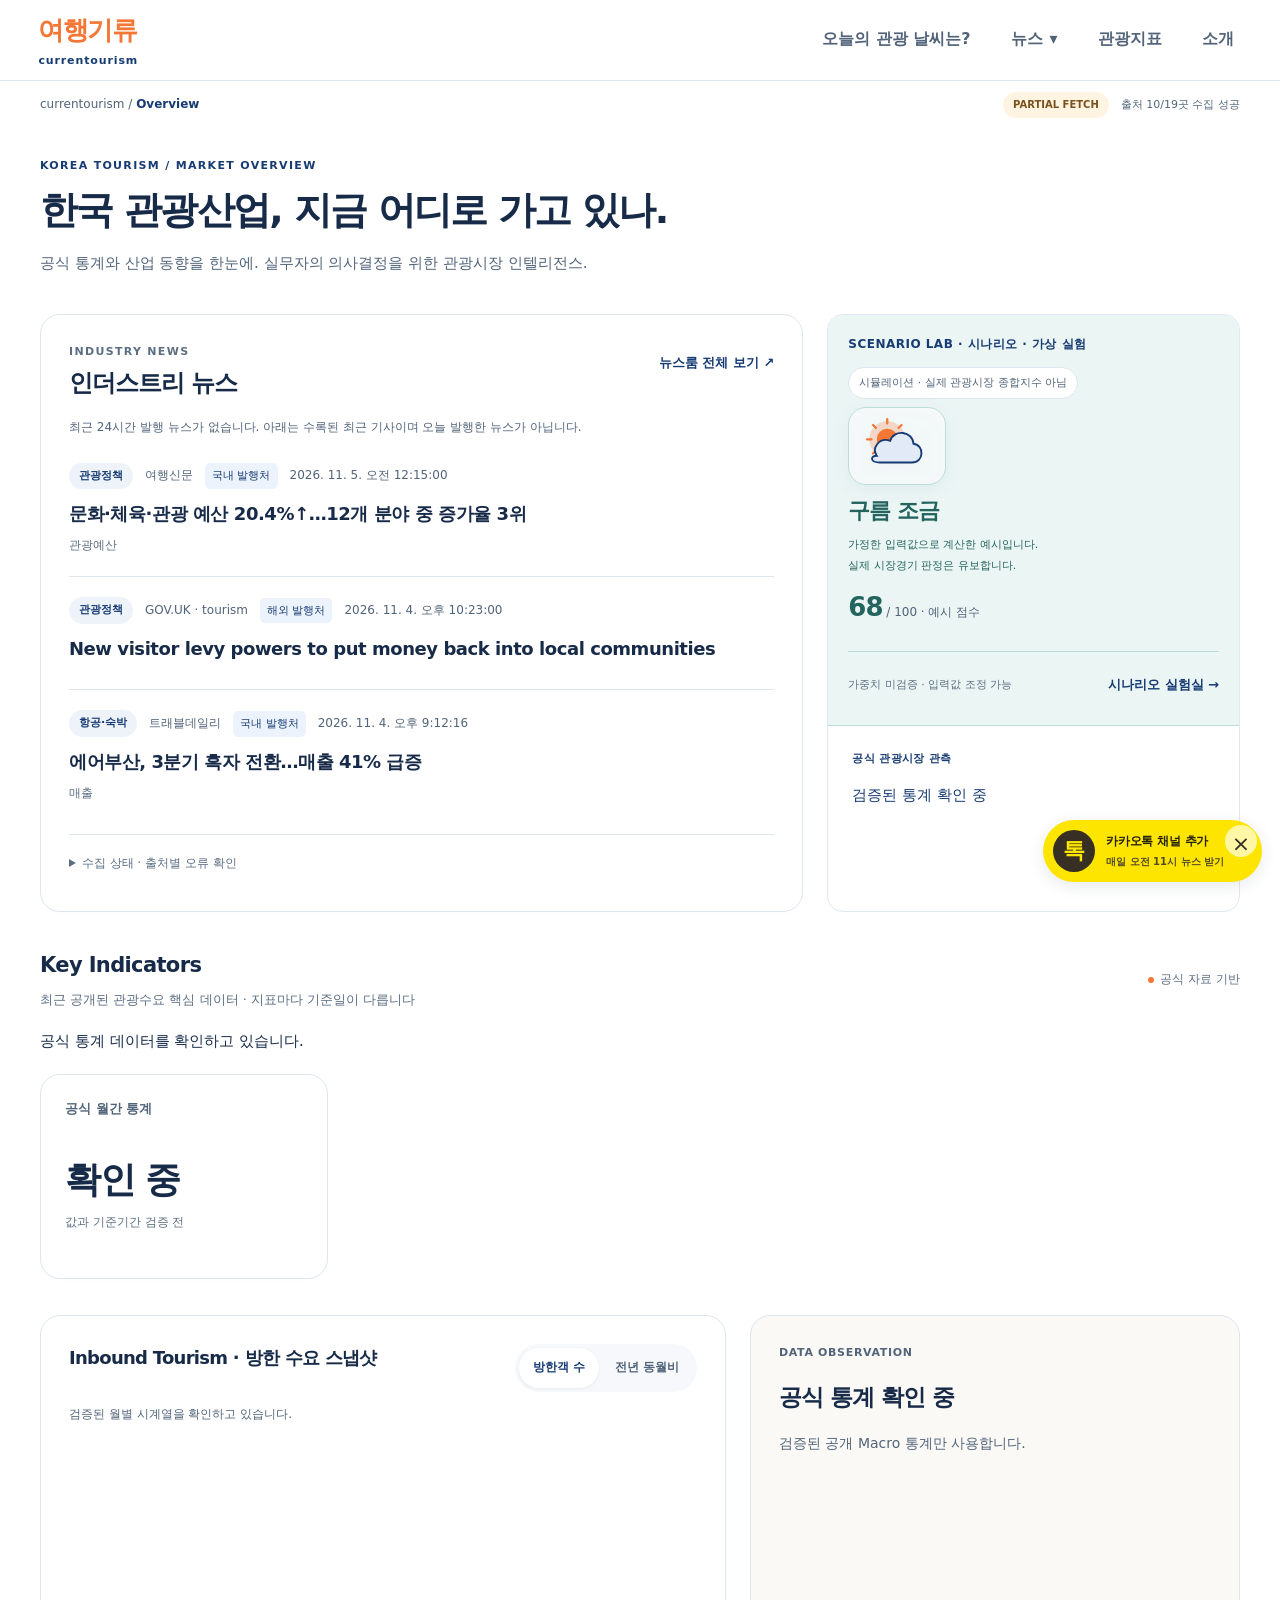
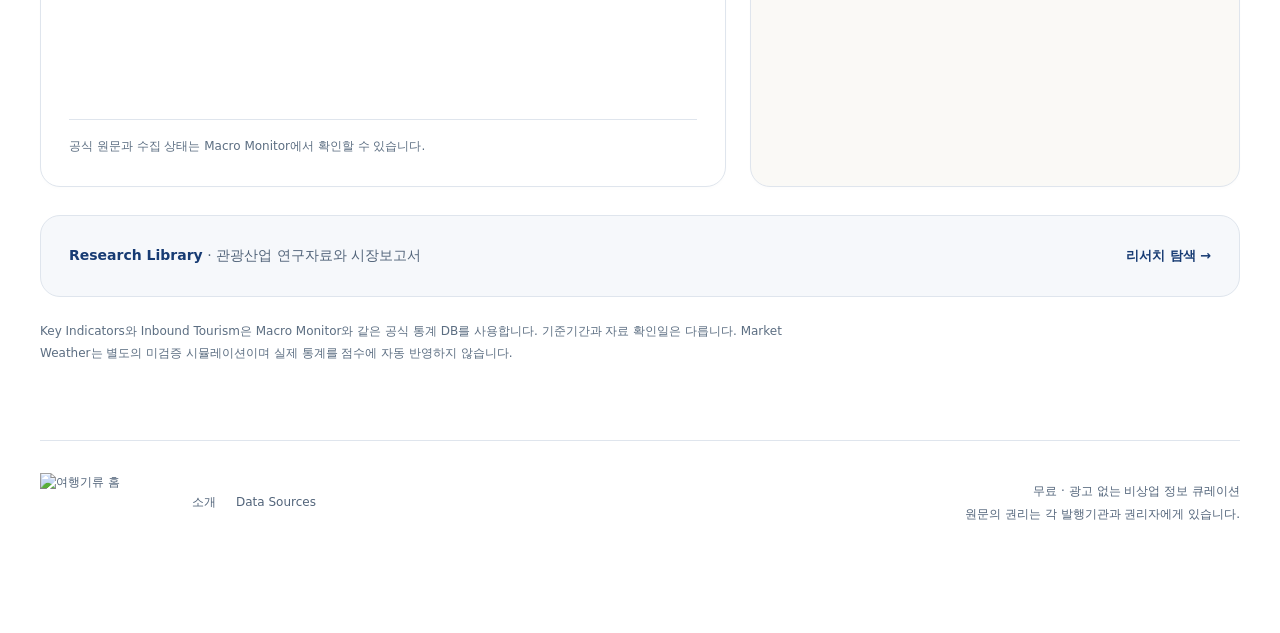
==== commit ab0bd54a: "Add Korean-first discovery and rights-reviewed factual title display" ====
--- a/site/index.html
+++ b/site/index.html
@@ -116,7 +116,7 @@
    <div class="home-research-link"><span><b>Research Library</b> · 관광산업 연구자료와 시장보고서</span><a href="#research" data-goto="research" class="text-link">리서치 탐색 →</a></div>
    <p class="footnote">Key Indicators와 Inbound Tourism은 Macro Monitor와 같은 공식 통계 DB를 사용합니다. 기준기간과 자료 확인일은 다릅니다. Market Weather는 별도의 미검증 시뮬레이션이며 실제 통계를 점수에 자동 반영하지 않습니다.</p>
   </section>
-  <section id="page-news" class="page hide-section"><nav class="news-subnav" aria-label="뉴스룸 콘텐츠"><a href="#news" data-goto="news">뉴스</a><a href="#research" data-goto="research">리서치</a></nav><div class="eyebrow">INTELLIGENCE / NEWSROOM</div><h1 class="page-title">Industry Newsroom</h1><p class="lead">정책, 관광수요, 산업연구를 하나의 피드로. 콘텐츠를 검색하고, 저장하고, 제목·출처·발행일·원문 링크·카테고리·관련 키워드를 확인하세요.</p><div class="news-layout"><div class="card news-panel"><div class="news-toolbar"><input aria-label="뉴스 검색" id="news-search" class="search" type="search" placeholder="키워드로 기사 검색..."/><button class="filter sel" data-filter="전체">전체</button><button class="filter" data-filter="관광정책">관광정책</button><button class="filter" data-filter="인바운드">인바운드</button><button class="filter" data-filter="여행산업">여행산업</button><button class="filter" data-filter="항공·숙박">항공·숙박</button><button class="filter" data-filter="문화·트렌드">문화·트렌드</button><button class="filter" data-filter="경제·시장">경제·시장</button><button class="filter" data-filter="저장">★ 저장</button></div><div id="news-items"></div><div class="news-pagination" role="group" aria-label="뉴스 페이지 이동"><span class="news-page-total" id="news-page-total" aria-live="polite"></span><div class="news-page-controls"><label for="news-page-size">페이지당 <select id="news-page-size" aria-label="페이지당 기사 수"><option value="10" selected>10개</option><option value="20">20개</option></select></label><nav id="news-page-buttons" aria-label="뉴스 페이지"></nav></div></div></div><aside><div class="card aside-card"><h3>EDITOR'S RADAR</h3><p>지금 확인할 만한 핵심 아젠다</p><ol class="trend-list"><li>방한 수요 증가와 관광수입 간 관계</li><li>범부처 국가관광전략 개편</li><li>주요 시장별 연간 전망 변화</li><li>테마파크 산업 실태와 접근성</li></ol></div><div class="spacing"></div><div class="card aside-card"><h3>뉴스 품질 기준</h3><p>원문 제목·언론사명·발행일·직접 링크·관광산업 카테고리·관련 키워드만 제공합니다. 본문과 사진은 원문에서 확인하세요.</p><div class="memo">원문 제목은 그대로 표시하고, 분류와 키워드는 제목을 기준으로 부여합니다. 본문 요약과 사진은 제공하지 않습니다.</div></div></aside></div></section>
+  <section id="page-news" class="page hide-section"><nav class="news-subnav" aria-label="뉴스룸 콘텐츠"><a href="#news" data-goto="news">뉴스</a><a href="#research" data-goto="research">리서치</a></nav><div class="eyebrow">INTELLIGENCE / NEWSROOM</div><h1 class="page-title">Industry Newsroom</h1><p class="lead">정책, 관광수요, 산업연구를 하나의 피드로. 콘텐츠를 검색하고, 저장하고, 제목·출처·발행일·원문 링크·카테고리·관련 키워드를 확인하세요.</p><div class="content-discovery" aria-label="뉴스 발행처와 정렬"><div class="publisher-scope" role="group" aria-label="뉴스 발행처"><button type="button" data-news-origin="all" aria-pressed="true">전체 뉴스</button><button type="button" data-news-origin="domestic" aria-pressed="false">국내 발행처</button><button type="button" data-news-origin="foreign" aria-pressed="false">해외 발행처</button><button type="button" data-news-origin="unknown" aria-pressed="false" hidden>구분 미확인</button></div><label class="news-order-label" for="news-order">정렬 <select id="news-order"><option value="domestic">국내 발행처 우선</option><option value="latest">전체 최신순</option></select></label><p id="news-origin-info" class="tiny" aria-live="polite"></p><p class="tiny">발행처의 국내·해외 구분은 한국 시장 직접 관련성 등급과 다릅니다.</p></div><div class="news-layout"><div class="card news-panel"><div class="news-toolbar"><input aria-label="뉴스 검색" id="news-search" class="search" type="search" placeholder="키워드로 기사 검색..."/><button class="filter sel" data-filter="전체">전체</button><button class="filter" data-filter="관광정책">관광정책</button><button class="filter" data-filter="인바운드">인바운드</button><button class="filter" data-filter="여행산업">여행산업</button><button class="filter" data-filter="항공·숙박">항공·숙박</button><button class="filter" data-filter="문화·트렌드">문화·트렌드</button><button class="filter" data-filter="경제·시장">경제·시장</button><button class="filter" data-filter="저장">★ 저장</button></div><div id="news-items"></div><div class="news-pagination" role="group" aria-label="뉴스 페이지 이동"><span class="news-page-total" id="news-page-total" aria-live="polite"></span><div class="news-page-controls"><label for="news-page-size">페이지당 <select id="news-page-size" aria-label="페이지당 기사 수"><option value="10" selected>10개</option><option value="20">20개</option></select></label><nav id="news-page-buttons" aria-label="뉴스 페이지"></nav></div></div></div><aside><div class="card aside-card"><h3>EDITOR'S RADAR</h3><p>지금 확인할 만한 핵심 아젠다</p><ol class="trend-list"><li>방한 수요 증가와 관광수입 간 관계</li><li>범부처 국가관광전략 개편</li><li>주요 시장별 연간 전망 변화</li><li>테마파크 산업 실태와 접근성</li></ol></div><div class="spacing"></div><div class="card aside-card"><h3>뉴스 품질 기준</h3><p>원문 제목·언론사명·발행일·직접 링크·관광산업 카테고리·관련 키워드만 제공합니다. 본문과 사진은 원문에서 확인하세요.</p><div class="memo">원문 제목은 그대로 표시하고, 분류와 키워드는 제목을 기준으로 부여합니다. 본문 요약과 사진은 제공하지 않습니다.</div></div></aside></div></section>
   <section id="page-macro" class="page hide-section">
    <div class="eyebrow">DATA / MACRO MONITOR</div><h1 class="page-title">Macro Monitor</h1>
    <p class="lead">공식 관광통계의 실제 기준기간과 정의를 확인합니다. 미연동 지표·공표 상태·수집 지연을 구분하며 월간 실적과 연간 전망을 섞지 않습니다.</p>
@@ -146,7 +146,7 @@
 <section id="page-research" class="page hide-section"><nav class="news-subnav" aria-label="뉴스룸 콘텐츠"><a href="#news" data-goto="news">뉴스</a><a href="#research" data-goto="research">리서치</a></nav>
  <div class="eyebrow">RESEARCH / LIBRARY</div><h1 class="page-title">Research Library</h1>
  <p class="lead">관광산업 연구보고서와 시장동향을 찾고, 발행기관의 공식 원문으로 연결합니다. 본문·PDF·이미지·AI 요약은 제공하지 않습니다.</p>
- <section class="research-search-panel" aria-labelledby="research-search-heading"><div class="research-search-heading"><div><h2 id="research-search-heading">연구자료 검색</h2><p>제목·기관·분야·키워드로 찾고 상세 조건으로 좁혀 보세요.</p></div><button type="button" id="research-reset" class="filter-reset">검색·필터 초기화</button></div><label class="research-query" for="research-search">키워드 검색<input id="research-search" type="search" placeholder="제목·기관·분야·키워드 검색"></label><p id="research-filter-count" class="research-filter-count" role="status">적용 조건 0개</p><details id="research-filter-details" class="research-filter-details"><summary>상세 필터 <span id="research-filter-summary">0개 적용</span></summary><div class="research-controls"> <label>발행기관<select id="research-publisher"><option value="">전체 발행기관</option></select></label><label>기관 구분<select id="research-region"><option value="">국내·해외 전체</option><option>국내</option><option>해외</option></select></label>
+ <div class="publisher-scope" role="group" aria-label="연구기관 구분"><button type="button" data-research-region="" aria-pressed="true">전체 기관</button><button type="button" data-research-region="국내" aria-pressed="false">국내 기관</button><button type="button" data-research-region="해외" aria-pressed="false">해외 기관</button></div><section class="research-search-panel" aria-labelledby="research-search-heading"><div class="research-search-heading"><div><h2 id="research-search-heading">연구자료 검색</h2><p>제목·기관·분야·키워드로 찾고 상세 조건으로 좁혀 보세요.</p></div><button type="button" id="research-reset" class="filter-reset">검색·필터 초기화</button></div><label class="research-query" for="research-search">키워드 검색<input id="research-search" type="search" placeholder="제목·기관·분야·키워드 검색"></label><p id="research-filter-count" class="research-filter-count" role="status">적용 조건 0개</p><details id="research-filter-details" class="research-filter-details"><summary>상세 필터 <span id="research-filter-summary">0개 적용</span></summary><div class="research-controls"> <label>발행기관<select id="research-publisher"><option value="">전체 발행기관</option></select></label><label>기관 구분<select id="research-region"><option value="">국내·해외 전체</option><option>국내</option><option>해외</option></select></label>
  <label>보고서 유형<select id="research-type"><option value="">전체 보고서 유형</option></select></label><label>연구 분야<select id="research-category"><option value="">전체 연구 분야</option></select></label><label>정렬<select id="research-sort"><option value="newest">최신순</option><option value="oldest">오래된순</option></select></label></div></details></section>
  <details id="research-source-overview" class="research-source-overview"><summary>자료·기관별 현황 <span id="research-total-inline">확인 중</span></summary> <div class="research-summary"><div class="card"><span>전체 연구자료</span><b id="research-count">확인 중</b></div><div class="card"><span>최근 30일 발행</span><b id="research-recent-count">확인 중</b></div><div class="card"><span>자동 수집</span><b id="research-auto-count">확인 중</b></div><div class="card"><span>수동 등록</span><b id="research-manual-count">확인 중</b></div></div>
  <p class="research-status" id="research-status" role="status">검증된 연구자료를 불러오고 있습니다.</p><p class="tiny">최근 수집 확인: <span id="research-updated">확인 전</span></p>
@@ -167,12 +167,13 @@
  </main>
  <footer class="site-footer"><a href="#overview" data-goto="overview"><img class="footer-logo" src="./assets/currentourism-new-airplane-logo.png?v=7f92affea61c5719" alt="여행기류 홈" width="1774" height="887"></a><nav aria-label="하단 메뉴"><a href="#about" data-goto="about">소개</a><a href="#sources" data-goto="sources">Data Sources</a></nav><p>무료 · 광고 없는 비상업 정보 큐레이션<br>원문의 권리는 각 발행기관과 권리자에게 있습니다.</p></footer>
 </div></div>
-<div class="modal-layer" id="modal-layer" role="presentation"><div class="modal" role="dialog" aria-modal="true" aria-labelledby="modal-title"><button class="close" aria-label="닫기" id="modal-close">×</button><div id="modal-category"></div><h2 id="modal-title"></h2><div class="origin" id="modal-origin"></div><p id="modal-keywords"></p><div class="btn-row"><a class="btn" id="modal-url" target="_blank" rel="noopener noreferrer">원문 읽기 ↗</a><button class="btn ghost" id="modal-done">닫기</button></div></div></div>
+<div class="modal-layer" id="modal-layer" role="presentation"><div class="modal" role="dialog" aria-modal="true" aria-labelledby="modal-title"><button class="close" aria-label="닫기" id="modal-close">×</button><div id="modal-category"></div><h2 id="modal-title"></h2><div id="modal-title-original"></div><div class="origin" id="modal-origin"></div><p id="modal-keywords"></p><div class="btn-row"><a class="btn" id="modal-url" target="_blank" rel="noopener noreferrer">원문 읽기 ↗</a><button class="btn ghost" id="modal-done">닫기</button></div></div></div>
+<script src="./content-locale.js"></script>
 <script src="./currentourism.js"></script>
 <script>
 const NEWS=[]; // Loaded from the collector output; never show static 2026 articles as live news.
 
-const state={page:'overview',filter:'전체',query:'',saved:new Set(),chart:'count',newsPage:1,newsPageSize:10};
+const state={page:'overview',filter:'전체',query:'',saved:new Set(),chart:'count',newsOrigin:'all',newsOrder:'domestic',newsPage:1,newsPageSize:10};
 function escapeHtml(s){return String(s).replaceAll('&','&amp;').replaceAll('<','&lt;').replaceAll('>','&gt;').replaceAll('"','&quot;').replaceAll("'",'&#39;')}
 function navigate(page,updateHash=true){
  const requested=page;page=page==='sources'?'about':page;
@@ -194,10 +195,13 @@
 }
 window.addEventListener('hashchange',()=>navigate(location.hash.slice(1)||'overview',false));
 window.addEventListener('popstate',()=>navigate(location.hash.slice(1)||'overview',false));
-function newsItem(n){let saved=state.saved.has(n.id);return `<article class="news-item"><div class="news-meta"><span class="category">${escapeHtml(n.category)}</span><span>${escapeHtml(n.source)}</span><span>·</span><span>${escapeHtml(n.date)}</span></div><a class="news-title" href="${escapeHtml(n.url)}" target="_blank" rel="noopener noreferrer">${escapeHtml(n.title)}</a><p class="news-keywords">${n.keywords.map(k=>escapeHtml(k)).join(' · ')}</p><div class="news-actions"><button class="inline-btn" data-detail="${n.id}">기사 정보 · 원문 링크 ↗</button><button class="inline-btn bookmark-btn ${saved?'saved':''}" data-bookmark="${n.id}">${saved?'★ 저장됨':'☆ 저장하기'}</button></div></article>`}
+function newsItem(n){let saved=state.saved.has(n.id);return `<article class="news-item"><div class="news-meta"><span class="category">${escapeHtml(n.category)}</span><span>${escapeHtml(n.source)}</span><span class="publisher-region">${publisherRegionLabel(n)}</span><span>·</span><span>${escapeHtml(n.date)}</span></div><a class="news-title" href="${escapeHtml(n.url)}" target="_blank" rel="noopener noreferrer">${escapeHtml(contentHeading(n,'news').title)}</a>${contentTitleNote(n,'news')}<p class="news-keywords">${n.keywords.map(k=>escapeHtml(k)).join(' · ')}</p><div class="news-actions"><button class="inline-btn" data-detail="${n.id}">기사 정보 · 원문 링크 ↗</button><button class="inline-btn bookmark-btn ${saved?'saved':''}" data-bookmark="${n.id}">${saved?'★ 저장됨':'☆ 저장하기'}</button></div></article>`}
 function renderNews(){
  const q=state.query.trim().toLowerCase();
- const filtered=NEWS.filter(n=>(state.filter==='전체'||state.filter==='저장'&&state.saved.has(n.id)||n.category===state.filter)&&[n.title,n.source,n.category,...n.keywords].some(x=>x.toLowerCase().includes(q)));
+ const filtered=NEWS.filter(n=>(state.filter==='전체'||state.filter==='저장'&&state.saved.has(n.id)||n.category===state.filter)&&(state.newsOrigin==='all'||ContentLocale.newsRegion(n)===state.newsOrigin)&&ContentLocale.searchable(n,'news',q)).sort((a,b)=>ContentLocale.compareNews(a,b,state.newsOrder));
+ const counts={domestic:0,foreign:0,unknown:0};NEWS.forEach(n=>counts[ContentLocale.newsRegion(n)]++);
+ document.querySelectorAll('[data-news-origin]').forEach(b=>{b.setAttribute('aria-pressed',String(b.dataset.newsOrigin===state.newsOrigin));if(b.dataset.newsOrigin==='unknown')b.hidden=!counts.unknown;});
+ document.getElementById('news-origin-info').textContent=`전체 DB 기준 · 국내 ${counts.domestic}건 · 해외 ${counts.foreign}건${counts.unknown?' · 구분 미확인 '+counts.unknown+'건':''} · ${state.newsOrder==='domestic'?'국내 우선, 각 그룹의 원문 발행일 최신순':'발행처 구분 없이 원문 발행일 최신순'}`;
  const total=filtered.length, size=state.newsPageSize;
  const totalPages=Math.max(1,Math.ceil(total/size));
  state.newsPage=Math.max(1,Math.min(state.newsPage,totalPages));
@@ -222,7 +226,7 @@
  document.querySelectorAll('[data-filter]').forEach(b=>{const on=b.dataset.filter===state.filter;b.classList.toggle('sel',on);b.setAttribute('aria-pressed',String(on));});
  renderHomeNews();
 }
-function openDetail(id){let n=NEWS.find(x=>x.id===id);if(!n)return;document.getElementById('modal-category').innerHTML=`<span class="category">${escapeHtml(n.category)}</span>`;document.getElementById('modal-title').textContent=n.title;document.getElementById('modal-origin').textContent=n.source+' · '+n.date;document.getElementById('modal-keywords').textContent=n.keywords.join(' · ');document.getElementById('modal-url').href=n.url;document.getElementById('modal-layer').classList.add('open')}
+function openDetail(id){let n=NEWS.find(x=>x.id===id);if(!n)return;document.getElementById('modal-layer').dataset.newsId=n.id;document.getElementById('modal-category').innerHTML=`<span class="category">${escapeHtml(n.category)}</span>`;document.getElementById('modal-title').textContent=contentHeading(n,'news').title;document.getElementById('modal-title-original').innerHTML=contentTitleNote(n,'news');document.getElementById('modal-origin').textContent=n.source+' · '+n.date;document.getElementById('modal-keywords').textContent=n.keywords.join(' · ');document.getElementById('modal-url').href=n.url;document.getElementById('modal-layer').classList.add('open')}
 function drawCharts(){window.MacroMonitor?.renderCharts();}
 function weather(){let a=+document.getElementById('s-arrivals').value,s=+document.getElementById('s-spend').value,air=+document.getElementById('s-air').value;let score=Math.max(0,Math.min(100,Math.round(50+.65*a+.4*s+.25*air)));let title,icon,desc;if(score>=75){title='맑음';icon='☀️';desc='가정한 수요·소비·공급 지표가 모두 비교적 견조한 성장 신호를 보입니다.'}else if(score>=60){title='구름 조금';icon='🌤️';desc='전반적으로 성장 신호가 있으나 일부 항목의 불확실성을 점검해야 합니다.'}else if(score>=45){title='흐림';icon='☁️';desc='지표 간 방향성이 혼재되어 있습니다. 종합적 개선을 단정하기 어렵습니다.'}else{title='비';icon='🌧️';desc='다수의 지표에서 부정적 신호가 나타나는 상황을 가정합니다.'}for(let [id,v] of [['arrivals',a],['spend',s],['air',air]])document.getElementById('v-'+id).textContent=(v>=0?'+':'')+v+'%';document.getElementById('weather-score').textContent=score;document.getElementById('weather-icon').dataset.fallback=icon;document.getElementById('weather-title').textContent=title;document.getElementById('weather-description').textContent=desc;syncHomeWeather()}
 const LEGACY_CATEGORIES={정책:'관광정책',수요:'인바운드',산업:'여행산업',리서치:'경제·시장',지역:'문화·트렌드',MICE:'여행산업'};
@@ -273,6 +277,7 @@
    published_at:a.published_at, category:normalizeCategory(a.category), source:a.source, title:a.title, url:a.url,
    keywords:Array.isArray(a.keywords)?a.keywords.filter(k=>typeof k==='string'):[]
   }))));
+  await window.ContentLocale?.refresh?.();
   renderNews();
   await window.BriefingUI?.load();
  }catch(e){
--- a/site/currentourism.polish.css
+++ b/site/currentourism.polish.css
@@ -396,3 +396,19 @@
   .home-news-item:hover, .research-card:hover, .industry-card:hover, .market-home-card:hover, .brief-card:hover { transform: none; }
   .site-header { transition: none; }
 }
+
+/* Korean-first discovery: same public originals, explicit publisher geography. */
+.content-discovery { padding: 18px 20px; margin-bottom: 20px; background: #F2F6FC; border: 1px solid #C8D6E8; border-radius: 12px; }
+.publisher-scope { display: flex; flex-wrap: wrap; gap: 8px; margin: 0 0 14px; }
+.publisher-scope button { min-height: 44px; padding: 10px 16px; border: 1px solid #A6BCDA; border-radius: 8px; background: white; color: #173B73; font-weight: 650; }
+.publisher-scope button[aria-pressed="true"] { background: #173B73; color: white; border-color: #173B73; }
+.publisher-scope button[aria-pressed="true"]::before { content: '✓ '; }
+.publisher-scope button[hidden] { display: none; }
+.news-order-label { display: inline-flex; align-items: center; gap: 12px; color: #173B73; font-weight: 650; }
+.news-order-label select { min-height: 44px; padding: 8px 12px; border: 1px solid #A6BCDA; border-radius: 8px; background: white; color: #173B73; }
+.publisher-region,.locale-badge { display: inline-block; color: #173B73; background: #EDF3FC; border-radius: 5px; padding: 3px 7px; font-size: 11px; }
+.localized-title-note { margin: 8px 0 12px; }
+.original-title { font-size: 13px; line-height: 1.7; color: #52647A; overflow-wrap: anywhere; margin: 8px 0; }
+.localized-title-note details { font-size: 12px; line-height: 1.7; color: #52647A; }
+.localized-title-note summary { cursor: pointer; min-height: 32px; padding: 6px 0; }
+@media(max-width:560px){.content-discovery{padding:14px}.publisher-scope button{flex:1;padding:10px 8px}.publisher-region{white-space:nowrap}}
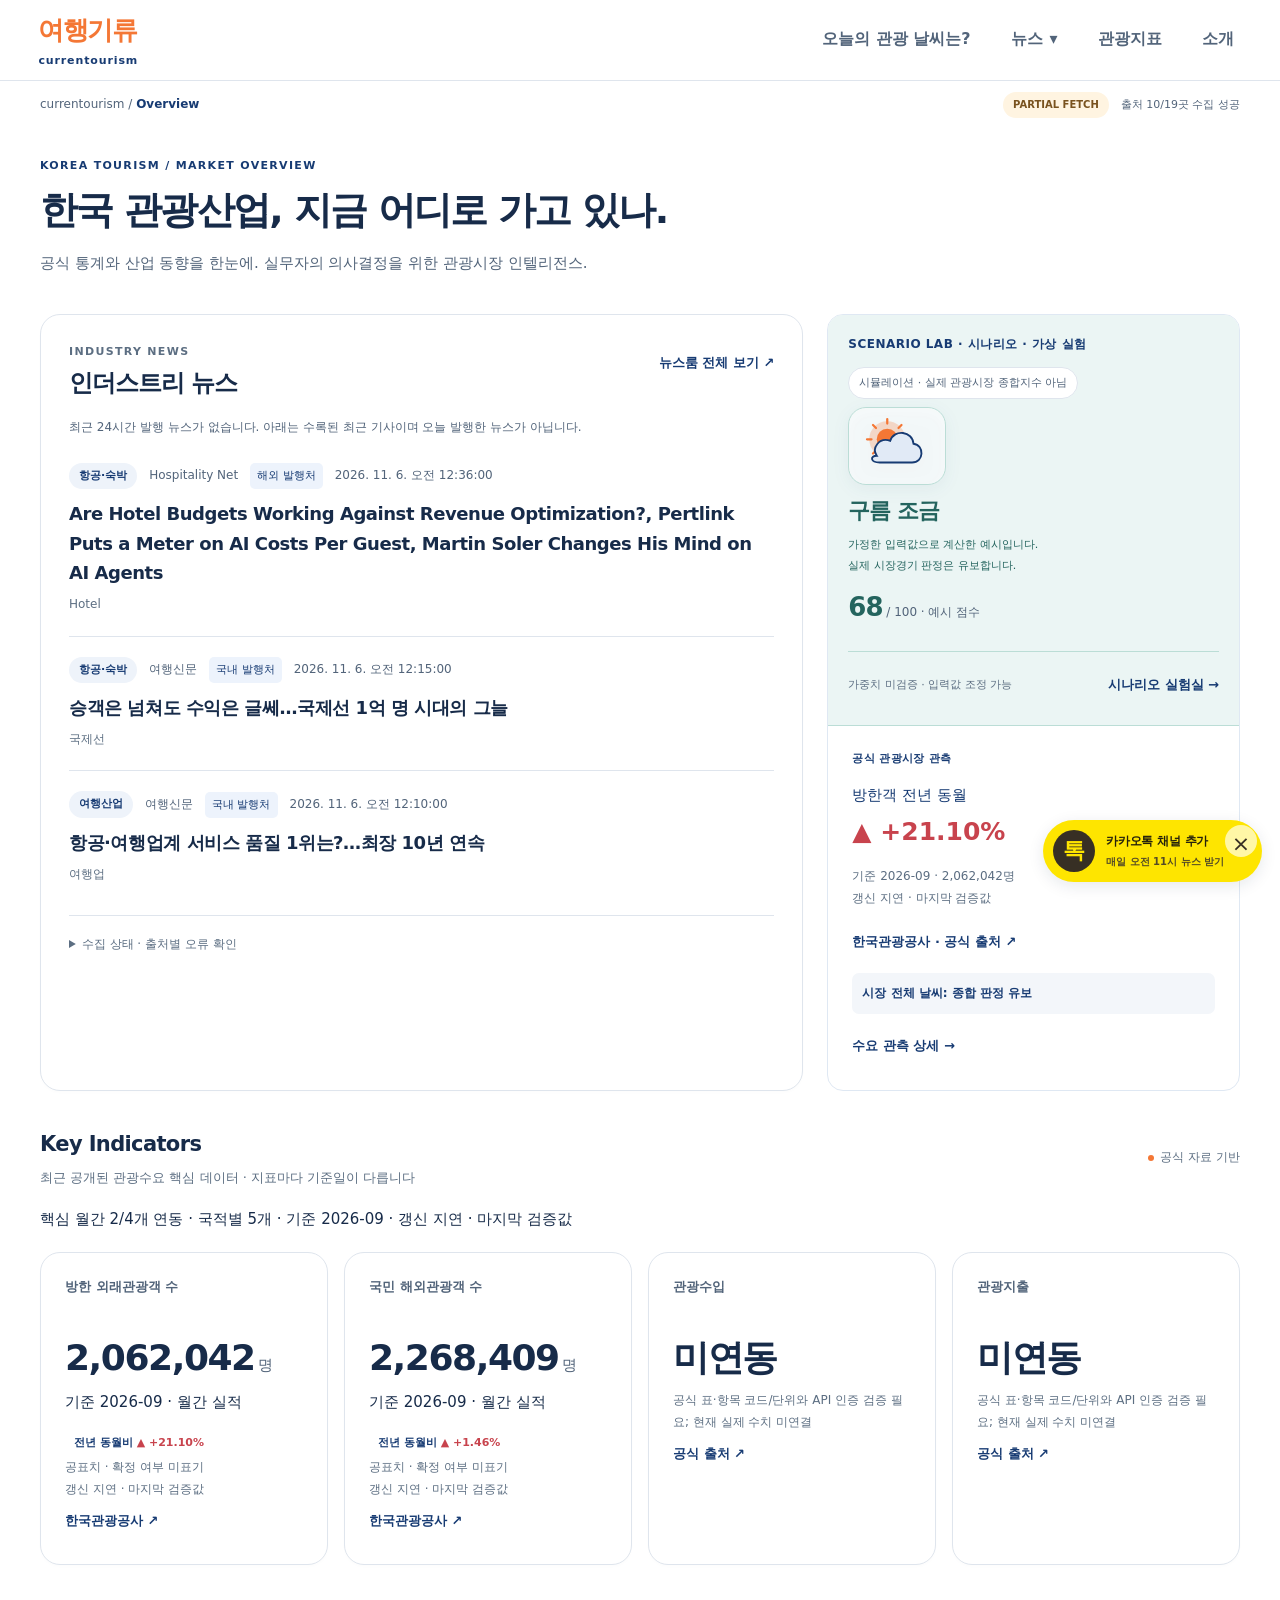
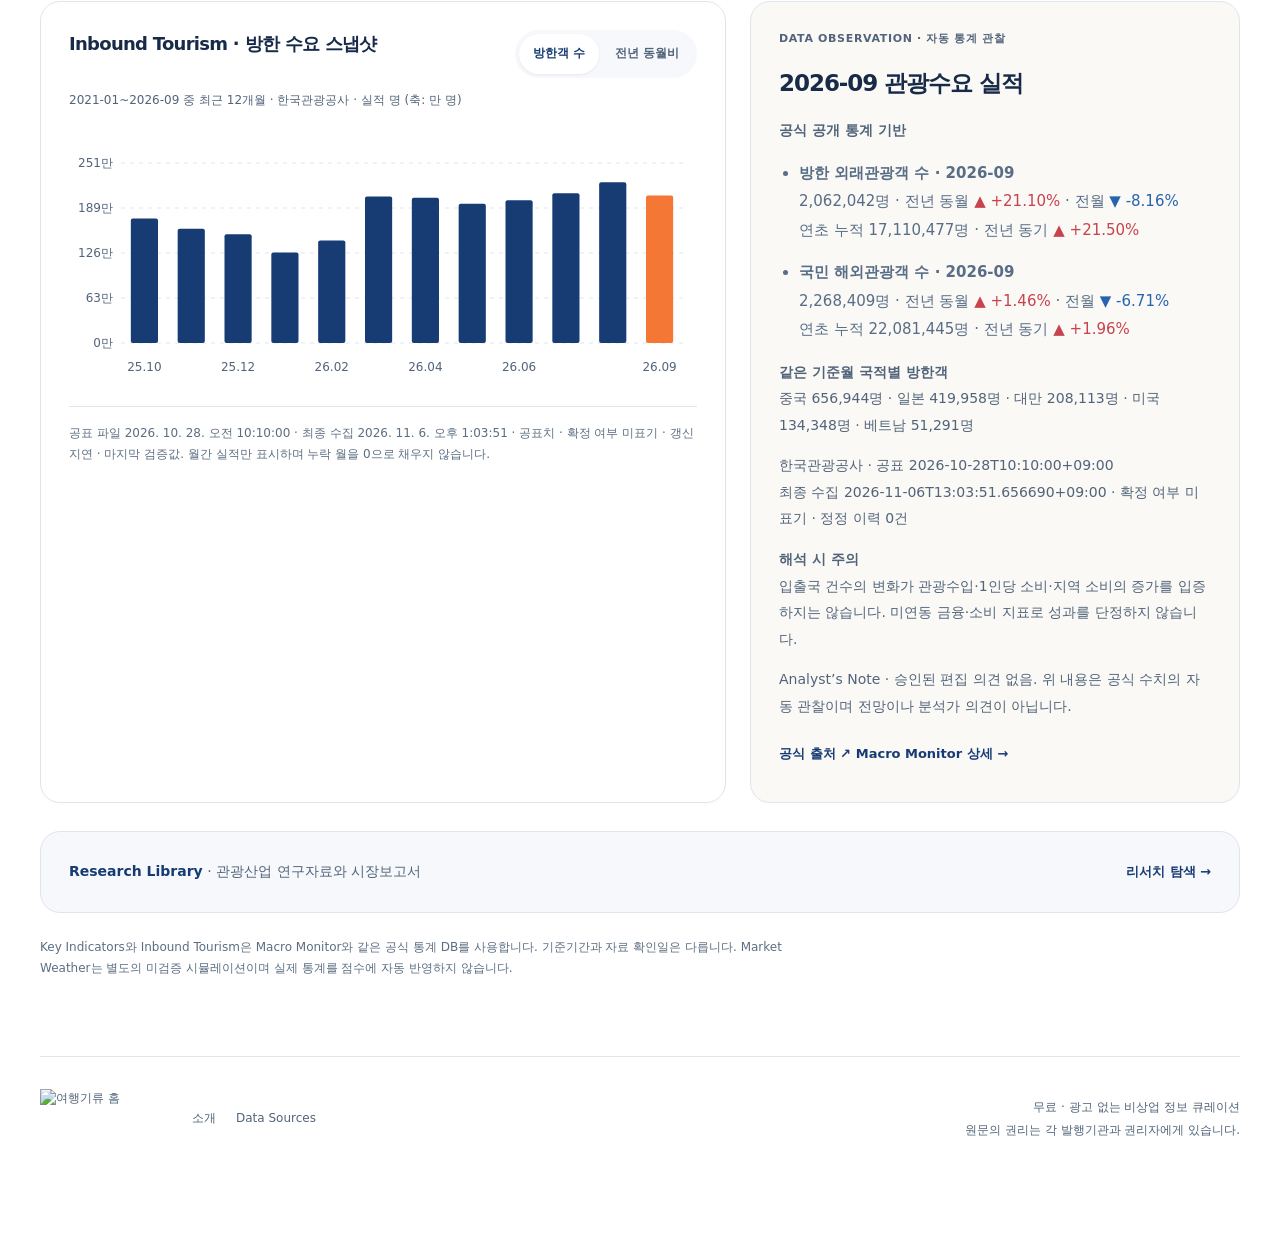
==== commit 8fae84b2: "feat(ui): unify percentage direction and color displays" ====
--- a/site/index.html
+++ b/site/index.html
@@ -74,6 +74,7 @@
 <link rel="stylesheet" href="./macro.css">
 <link rel="stylesheet" href="./ui-2.css">
 <link rel="stylesheet" href="./navigation-research-v21.css">
+<link rel="stylesheet" href="./percentage.css">
 </head>
 <body>
 <div class="app">
@@ -339,6 +340,7 @@
 </script>
 <script src="./research.js" defer></script>
 <script src="./briefing.js" defer></script>
+<script src="./percentage.js" defer></script>
 <script src="./observation.js" defer></script>
 <script src="./market-observation.js" defer></script>
 <script src="./macro.js" defer></script>
--- a/site/percentage.css
+++ b/site/percentage.css
@@ -0,0 +1,17 @@
+/* Percentage display only; brand, layout, count values and simulation unchanged. */
+:root {
+  --change-positive: #C8434D;
+  --change-negative: #2864AD;
+  --change-neutral: #718096;
+}
+.percentage-change { display:inline-block;max-width:100%;font-variant-numeric:tabular-nums;white-space:nowrap;vertical-align:baseline; }
+.percentage-change--positive { color:var(--change-positive); }
+.percentage-change--negative { color:var(--change-negative); }
+.percentage-change--neutral { color:var(--change-neutral); }
+.percentage-change--missing { color:inherit; }
+/* Keep the exact specified text colors legible on the existing KPI badge. */
+.macro-kpi .percentage-delta { background:#fff; }
+.percentage-bar--positive { fill:var(--change-positive); }
+.percentage-bar--negative { fill:var(--change-negative); }
+.percentage-bar--neutral { fill:var(--change-neutral); }
+.percentage-sr-only { position:absolute;width:1px;height:1px;padding:0;margin:-1px;overflow:hidden;clip-path:inset(50%);white-space:nowrap;border:0; }
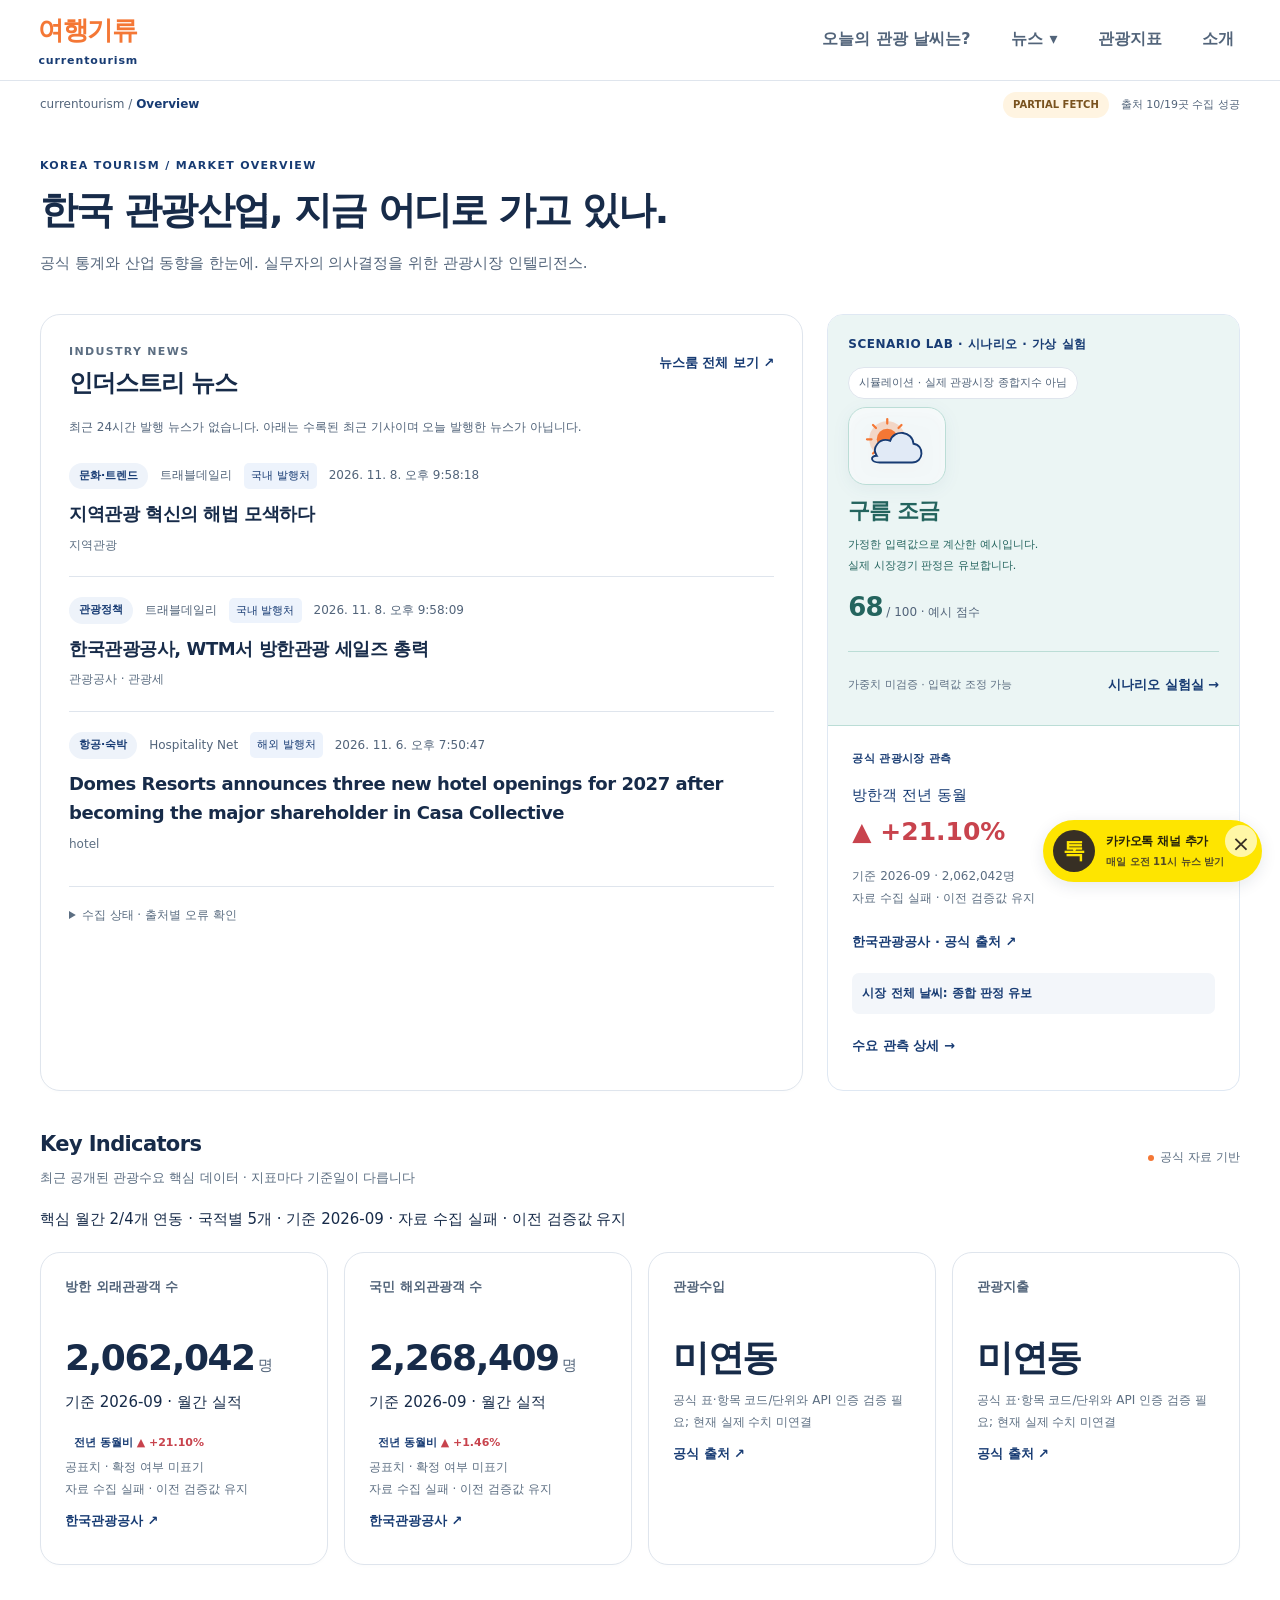
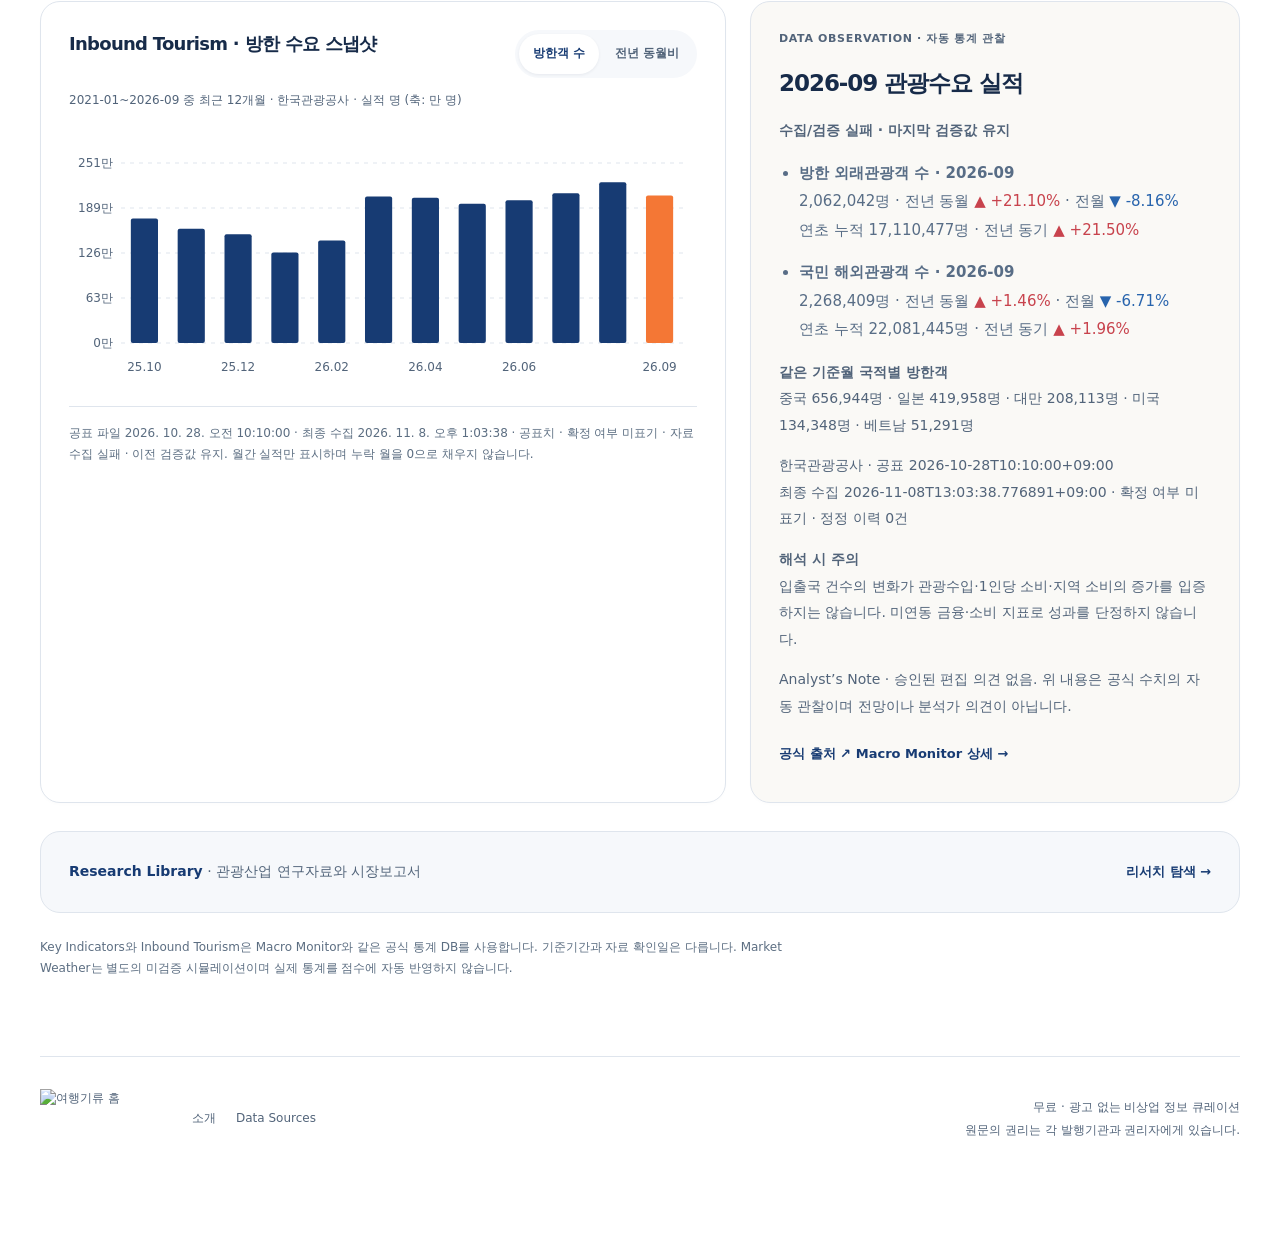
==== commit 3a1cca98: "feat(macro): prepare gated offline TOURGO integration and preview" ====
--- a/site/index.html
+++ b/site/index.html
@@ -162,8 +162,8 @@
  <p class="lead">관광산업의 흐름을 읽는 뉴스 · 리서치 · 데이터.</p>
  <section class="card about-section"><h2>프로젝트 목적</h2><p>여행기류는 관광산업의 뉴스, 연구자료, 주요 시장지표를 한곳에서 탐색할 수 있도록 구성한 비상업적 관광산업 정보 큐레이션 프로젝트입니다.</p><p>한국 관광산업 실무자가 원문 출처와 기준기간을 확인하고 필요한 자료를 찾도록 돕습니다. 뉴스와 리서치는 메타데이터·원문 링크로 제공하며, 시장지표의 실적·전망·미연동 상태를 구분합니다.</p></section>
  <section class="card about-section" id="references"><h2>운영 원칙</h2><ul><li>뉴스와 리서치는 메타데이터와 원문 링크를 중심으로 제공합니다. 본문·사진·AI 요약을 재게시하지 않습니다.</li><li>지표의 공식 출처와 기준기간을 확인하고, 실적·전망·미연동 상태를 구분합니다.</li><li>접근 제한과 출처별 이용조건을 준수하며, 승인 대기 자료는 공개하지 않습니다.</li><li>Market Weather는 가중치가 검증되지 않은 시뮬레이션이며 실제 경기 판정이 아닙니다.</li></ul><details><summary>참고 자료</summary><p><a href="https://www.copyright.or.kr/" target="_blank" rel="noopener noreferrer">한국저작권위원회 ↗</a> · <a href="https://www.traveltimes.co.kr/" target="_blank" rel="noopener noreferrer">여행신문 ↗</a> · <a href="https://mobbin.com/" target="_blank" rel="noopener noreferrer">Mobbin ↗</a><br>분야·정보구조 참고이며 제휴·후원 관계는 없습니다.</p></details></section>
-<section id="data-sources" class="about-section"><div class="eyebrow">RESEARCH / DATA LINEAGE</div><h2>Data Sources</h2><a class="text-link" href="#macro" data-goto="macro">Macro 통계 정의·실제 연동 현황 →</a><p class="lead">정보의 투명성이 대시보드의 신뢰도를 만듭니다. 공표 통계와 보고서, 보도자료의 출처를 확인하세요.</p><div class="sources-table-wrap" role="region" aria-label="범주별 지표 및 출처" tabindex="0"><table class="sources-table"><caption>범주별 지표 및 출처 · 연결 상태</caption><thead><tr><th scope="col">대분류</th><th scope="col">중분류</th><th scope="col">지표</th><th scope="col">출처</th><th scope="col">비고</th></tr></thead><tbody><tr><th scope="row">관광 수요</th><td>입출국</td><td>방한 외래관광객 수</td><td>한국관광공사</td><td>공식 월별 통계 연동</td></tr><tr><th scope="row">관광 수요</th><td>입출국</td><td>국민 해외관광객 수</td><td>한국관광공사</td><td>공식 월별 통계 연동</td></tr><tr><th scope="row">관광 수요</th><td>국적별</td><td>주요 5개 국적 방한객</td><td>한국관광공사</td><td>공식 월별 통계 연동</td></tr><tr><th scope="row">관광 수지</th><td>수입·지출</td><td>관광수입 · 관광지출 · 관광수지</td><td>한국문화관광연구원 (TOURGO)</td><td>이용조건 승인 대기 · 수치 미게시</td></tr><tr><th scope="row">뉴스</th><td>산업뉴스</td><td>Newsroom 기사 메타데이터</td><td>다중 소스 RSS · 공식 배포 경로</td><td>링크 큐레이션 · 출처별 상태는 아래 참조</td></tr><tr><th scope="row">리서치</th><td>연구보고서</td><td>Research Library</td><td>KCTI · Phocuswright · ETC 등</td><td>메타데이터·원문 링크 · 기관별 연결 상태 별도</td></tr><tr><th scope="row">시장 신호</th><td>시뮬레이션</td><td>Market Weather</td><td>가정한 입력값</td><td>미검증 예시 · 실측 경기지수 아님</td></tr></tbody></table></div><p class="tiny">통계와 공시는 일반 뉴스에서 분리합니다. 연결 여부와 최근 수집 성공 여부는 다르며, 미연동 값을 채워 넣지 않습니다.</p><details class="source-links"><summary>공식 출처 및 이용 안내</summary><ul><li><a href="https://datalab.visitkorea.or.kr" target="_blank" rel="noopener noreferrer">한국관광공사 관광데이터랩 ↗</a></li><li><a href="https://know.tour.go.kr/main/main.do" target="_blank" rel="noopener noreferrer">TOURGO ↗</a></li><li><a href="https://www.mcst.go.kr/site/s_notice/press/pressView.jsp?pSeq=22790" target="_blank" rel="noopener noreferrer">문체부 보도자료 ↗</a></li><li><a href="https://www.mcst.go.kr/site/s_etc/rss/rssService.jsp" target="_blank" rel="noopener noreferrer">문체부 RSS 안내 ↗</a></li><li><a href="https://touraz.kr/report?bbsSeq=664986&amp;boardMode=V" target="_blank" rel="noopener noreferrer">투어라즈 보고서 ↗</a></li><li><a href="https://touraz.kr/index" target="_blank" rel="noopener noreferrer">투어라즈 ↗</a></li><li><a href="https://kosis.kr/serviceInfo/rssGuide.do" target="_blank" rel="noopener noreferrer">KOSIS 안내 ↗</a></li><li><a href="https://ecos.bok.or.kr" target="_blank" rel="noopener noreferrer">한국은행 ECOS ↗</a></li></ul></details><details class="source-details" id="news-source-details"><summary>Newsroom · 출처별 실행 현황</summary><p class="tiny">소스 활성화와 최근 접근 성공은 다릅니다. 통계·공시는 일반 뉴스와 분리합니다.</p><div id="about-news-sources" class="source-status-grid">최신 수집 상태 확인 중</div></details><details class="source-details" id="research-source-details"><summary>Research Library · 기관별 연결 현황</summary><p class="tiny">목록 연결, 발행일 검증, 공개 등록 건수를 구분합니다. 기관 전체가 자동 연결된 것은 아닙니다.</p><div id="about-research-sources" class="source-status-grid">Research 연결 상태 확인 중</div></details></section>
- <section class="card about-section" id="non-commercial-policy"><h2>Non-commercial Policy</h2><p>여행기류는 현재 무료이며, 광고와 유료 구독을 운영하지 않는 비상업적 정보 큐레이션 프로젝트입니다.</p><ul><li>뉴스 및 연구자료 원문의 저작권은 각 발행기관과 권리자에게 있습니다.</li><li>메타데이터와 원문 링크를 제공하며, 각 자료는 원문 제공 사이트에서 확인할 수 있습니다.</li><li>기사 본문·사진·썸네일·AI 요약, 보고서 PDF·본문·이미지·도표를 복제하거나 제공하지 않습니다.</li><li>비상업 운영이 모든 콘텐츠의 자유로운 재사용을 뜻하지 않습니다. 자동 접근 제한과 출처별 이용조건을 준수합니다.</li><li>향후 운영 형태나 이용조건이 바뀌면 관련 정책과 출처별 활용 범위를 재검토합니다.</li></ul></section>
+<section id="data-sources" class="about-section"><div class="eyebrow">RESEARCH / DATA LINEAGE</div><h2>Data Sources</h2><a class="text-link" href="#macro" data-goto="macro">Macro 통계 정의·실제 연동 현황 →</a><p class="lead">정보의 투명성이 대시보드의 신뢰도를 만듭니다. 공표 통계와 보고서, 보도자료의 출처를 확인하세요.</p><div class="sources-table-wrap" role="region" aria-label="범주별 지표 및 출처" tabindex="0"><table class="sources-table"><caption>범주별 지표 및 출처 · 연결 상태</caption><thead><tr><th scope="col">대분류</th><th scope="col">중분류</th><th scope="col">지표</th><th scope="col">출처</th><th scope="col">비고</th></tr></thead><tbody><tr><th scope="row">관광 수요</th><td>입출국</td><td>방한 외래관광객 수</td><td>한국관광공사</td><td>공식 월별 통계 연동</td></tr><tr><th scope="row">관광 수요</th><td>입출국</td><td>국민 해외관광객 수</td><td>한국관광공사</td><td>공식 월별 통계 연동</td></tr><tr><th scope="row">관광 수요</th><td>국적별</td><td>주요 5개 국적 방한객</td><td>한국관광공사</td><td>공식 월별 통계 연동</td></tr><tr><th scope="row">관광 수지</th><td>수입·지출</td><td>관광수입 · 관광지출 · 관광수지</td><td>한국문화관광연구원 (TOURGO)</td><td>이용조건 확인 · 운영 승인 대기 · 수치 미게시</td></tr><tr><th scope="row">뉴스</th><td>산업뉴스</td><td>Newsroom 기사 메타데이터</td><td>다중 소스 RSS · 공식 배포 경로</td><td>링크 큐레이션 · 출처별 상태는 아래 참조</td></tr><tr><th scope="row">리서치</th><td>연구보고서</td><td>Research Library</td><td>KCTI · Phocuswright · ETC 등</td><td>메타데이터·원문 링크 · 기관별 연결 상태 별도</td></tr><tr><th scope="row">시장 신호</th><td>시뮬레이션</td><td>Market Weather</td><td>가정한 입력값</td><td>미검증 예시 · 실측 경기지수 아님</td></tr></tbody></table></div><p class="tiny">통계와 공시는 일반 뉴스에서 분리합니다. 연결 여부와 최근 수집 성공 여부는 다르며, 미연동 값을 채워 넣지 않습니다.</p><details class="source-links"><summary>공식 출처 및 이용 안내</summary><ul><li><a href="https://datalab.visitkorea.or.kr" target="_blank" rel="noopener noreferrer">한국관광공사 관광데이터랩 ↗</a></li><li><a href="https://know.tour.go.kr/main/main.do" target="_blank" rel="noopener noreferrer">TOURGO ↗</a></li><li><a href="https://www.mcst.go.kr/site/s_notice/press/pressView.jsp?pSeq=22790" target="_blank" rel="noopener noreferrer">문체부 보도자료 ↗</a></li><li><a href="https://www.mcst.go.kr/site/s_etc/rss/rssService.jsp" target="_blank" rel="noopener noreferrer">문체부 RSS 안내 ↗</a></li><li><a href="https://touraz.kr/report?bbsSeq=664986&amp;boardMode=V" target="_blank" rel="noopener noreferrer">투어라즈 보고서 ↗</a></li><li><a href="https://touraz.kr/index" target="_blank" rel="noopener noreferrer">투어라즈 ↗</a></li><li><a href="https://kosis.kr/serviceInfo/rssGuide.do" target="_blank" rel="noopener noreferrer">KOSIS 안내 ↗</a></li><li><a href="https://ecos.bok.or.kr" target="_blank" rel="noopener noreferrer">한국은행 ECOS ↗</a></li></ul></details><details class="source-details" id="news-source-details"><summary>Newsroom · 출처별 실행 현황</summary><p class="tiny">소스 활성화와 최근 접근 성공은 다릅니다. 통계·공시는 일반 뉴스와 분리합니다.</p><div id="about-news-sources" class="source-status-grid">최신 수집 상태 확인 중</div></details><details class="source-details" id="research-source-details"><summary>Research Library · 기관별 연결 현황</summary><p class="tiny">목록 연결, 발행일 검증, 공개 등록 건수를 구분합니다. 기관 전체가 자동 연결된 것은 아닙니다.</p><div id="about-research-sources" class="source-status-grid">Research 연결 상태 확인 중</div></details></section>
+ <section class="card about-section" id="non-commercial-policy"><h2>Non-commercial Policy</h2><p>TOURGO 관광수지 통계는 2026년 11월 9일 담당 기관의 이용조건 안내에 따라 비상업적 목적과 명확한 출처 표시를 전제로 수치 게시·가공·정기 수집이 가능합니다. 현재는 수동 공식 파일 통합을 준비하는 단계로 운영 데이터는 미연동이며, 수집·게시 활성화는 별도 검토 후 결정합니다. 자료 출처는 <a href="https://know.tour.go.kr/stat/koreaTourIncomeDis19Re.do" target="_blank" rel="noopener noreferrer">한국문화관광연구원 관광지식정보시스템(TOURGO)</a>입니다. 여행기류는 해당 기관의 공식 운영·제휴 서비스가 아니며, 이 안내는 한국은행 ECOS API의 이용 승인과 별개입니다.</p><p>여행기류는 현재 무료이며, 광고와 유료 구독을 운영하지 않는 비상업적 정보 큐레이션 프로젝트입니다.</p><ul><li>뉴스 및 연구자료 원문의 저작권은 각 발행기관과 권리자에게 있습니다.</li><li>메타데이터와 원문 링크를 제공하며, 각 자료는 원문 제공 사이트에서 확인할 수 있습니다.</li><li>기사 본문·사진·썸네일·AI 요약, 보고서 PDF·본문·이미지·도표를 복제하거나 제공하지 않습니다.</li><li>비상업 운영이 모든 콘텐츠의 자유로운 재사용을 뜻하지 않습니다. 자동 접근 제한과 출처별 이용조건을 준수합니다.</li><li>향후 운영 형태나 이용조건이 바뀌면 관련 정책과 출처별 활용 범위를 재검토합니다.</li></ul></section>
  </section>
  </main>
  <footer class="site-footer"><a href="#overview" data-goto="overview"><img class="footer-logo" src="./assets/currentourism-new-airplane-logo.png?v=7f92affea61c5719" alt="여행기류 홈" width="1774" height="887"></a><nav aria-label="하단 메뉴"><a href="#about" data-goto="about">소개</a><a href="#sources" data-goto="sources">Data Sources</a></nav><p>무료 · 광고 없는 비상업 정보 큐레이션<br>원문의 권리는 각 발행기관과 권리자에게 있습니다.</p></footer>
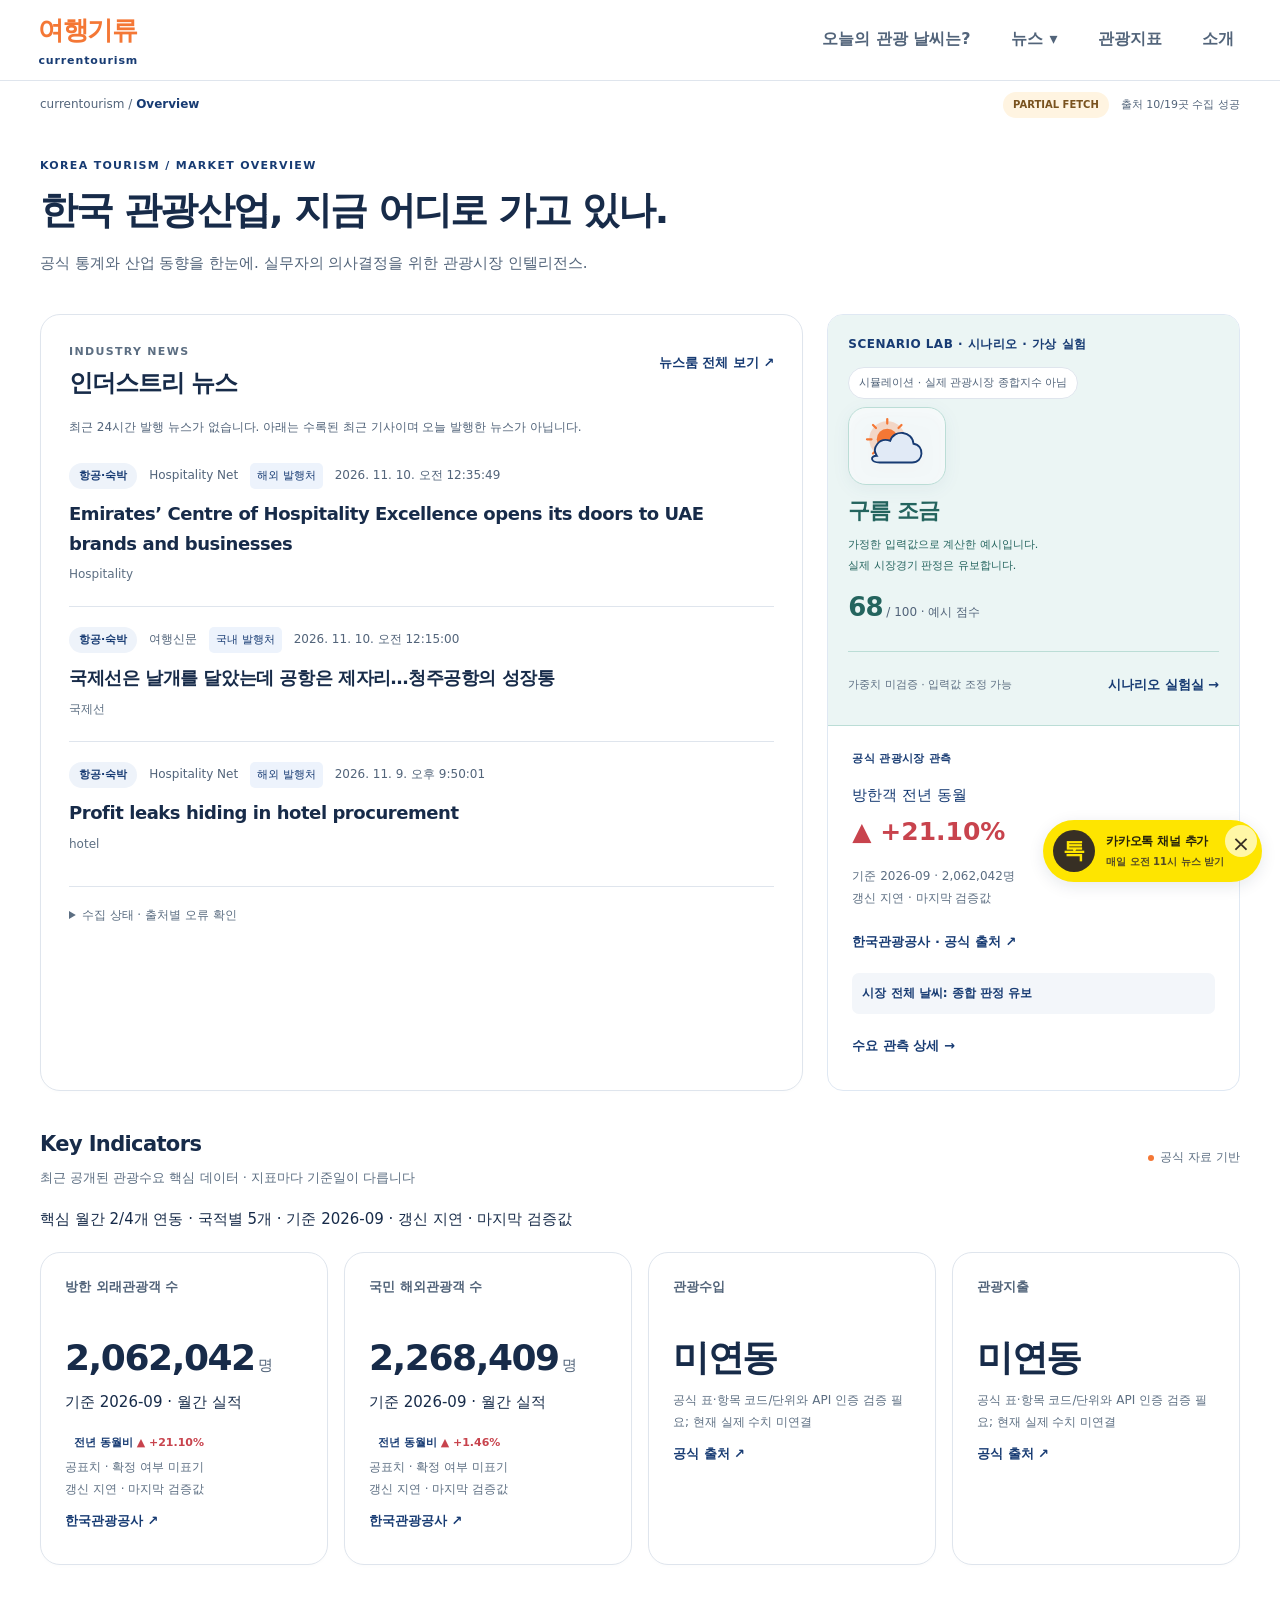
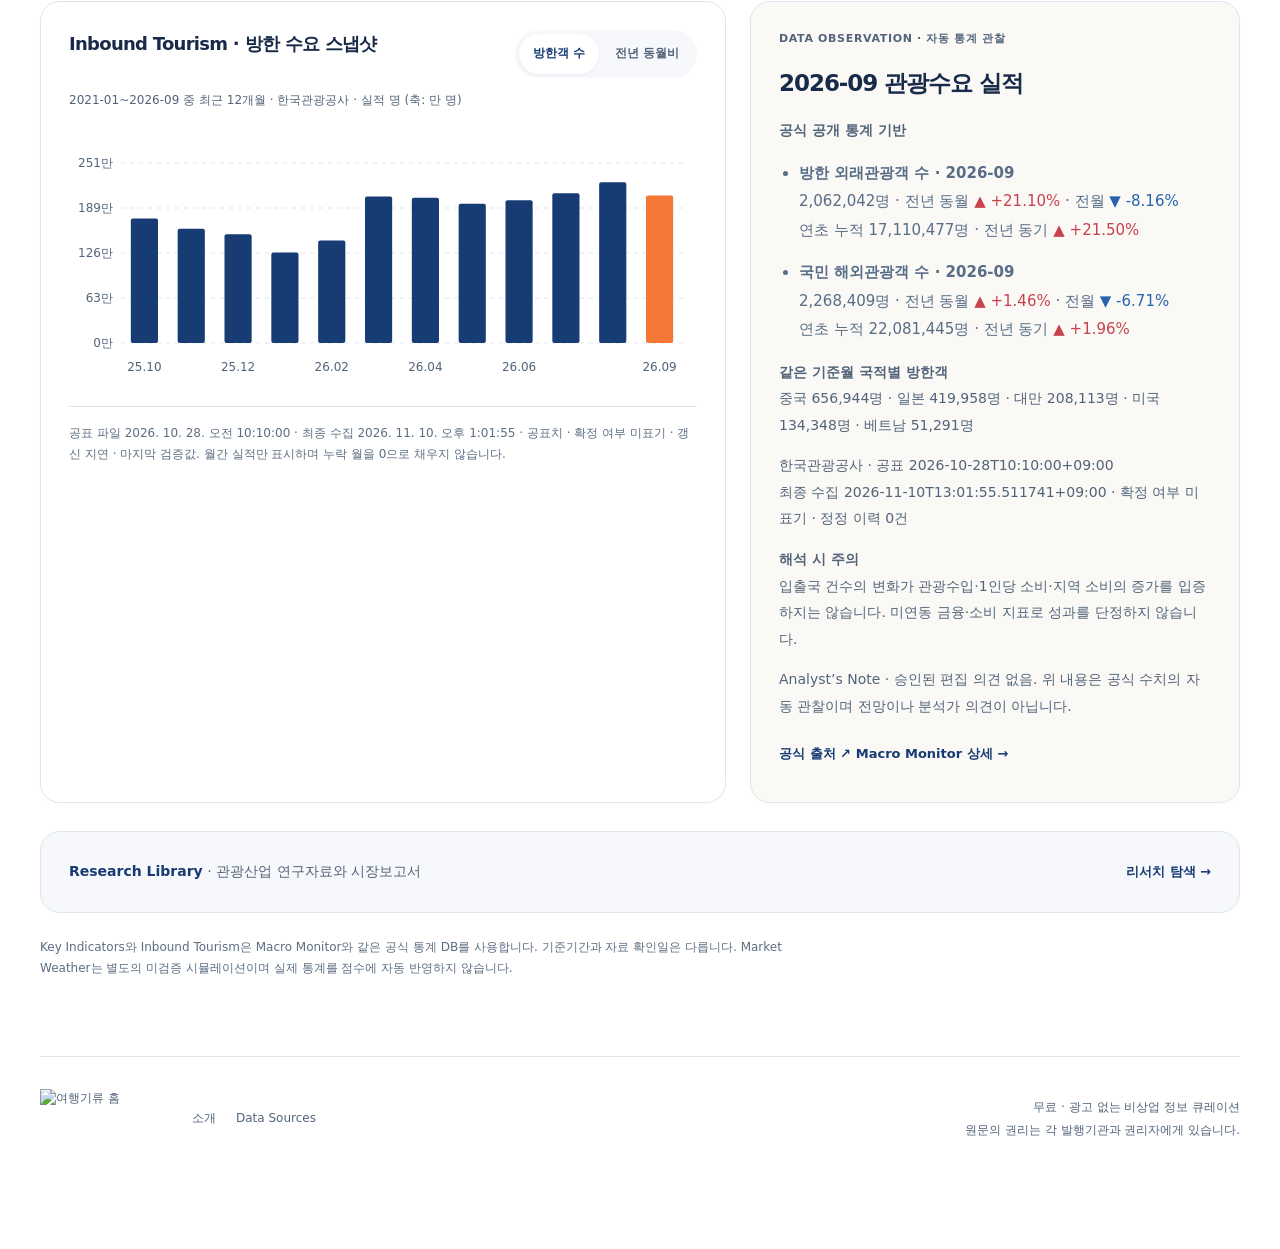
==== commit 219a6e1f: "feat(macro): prepare reviewed TOURGO staging and manual transaction input" ====
--- a/site/index.html
+++ b/site/index.html
@@ -162,8 +162,8 @@
  <p class="lead">관광산업의 흐름을 읽는 뉴스 · 리서치 · 데이터.</p>
  <section class="card about-section"><h2>프로젝트 목적</h2><p>여행기류는 관광산업의 뉴스, 연구자료, 주요 시장지표를 한곳에서 탐색할 수 있도록 구성한 비상업적 관광산업 정보 큐레이션 프로젝트입니다.</p><p>한국 관광산업 실무자가 원문 출처와 기준기간을 확인하고 필요한 자료를 찾도록 돕습니다. 뉴스와 리서치는 메타데이터·원문 링크로 제공하며, 시장지표의 실적·전망·미연동 상태를 구분합니다.</p></section>
  <section class="card about-section" id="references"><h2>운영 원칙</h2><ul><li>뉴스와 리서치는 메타데이터와 원문 링크를 중심으로 제공합니다. 본문·사진·AI 요약을 재게시하지 않습니다.</li><li>지표의 공식 출처와 기준기간을 확인하고, 실적·전망·미연동 상태를 구분합니다.</li><li>접근 제한과 출처별 이용조건을 준수하며, 승인 대기 자료는 공개하지 않습니다.</li><li>Market Weather는 가중치가 검증되지 않은 시뮬레이션이며 실제 경기 판정이 아닙니다.</li></ul><details><summary>참고 자료</summary><p><a href="https://www.copyright.or.kr/" target="_blank" rel="noopener noreferrer">한국저작권위원회 ↗</a> · <a href="https://www.traveltimes.co.kr/" target="_blank" rel="noopener noreferrer">여행신문 ↗</a> · <a href="https://mobbin.com/" target="_blank" rel="noopener noreferrer">Mobbin ↗</a><br>분야·정보구조 참고이며 제휴·후원 관계는 없습니다.</p></details></section>
-<section id="data-sources" class="about-section"><div class="eyebrow">RESEARCH / DATA LINEAGE</div><h2>Data Sources</h2><a class="text-link" href="#macro" data-goto="macro">Macro 통계 정의·실제 연동 현황 →</a><p class="lead">정보의 투명성이 대시보드의 신뢰도를 만듭니다. 공표 통계와 보고서, 보도자료의 출처를 확인하세요.</p><div class="sources-table-wrap" role="region" aria-label="범주별 지표 및 출처" tabindex="0"><table class="sources-table"><caption>범주별 지표 및 출처 · 연결 상태</caption><thead><tr><th scope="col">대분류</th><th scope="col">중분류</th><th scope="col">지표</th><th scope="col">출처</th><th scope="col">비고</th></tr></thead><tbody><tr><th scope="row">관광 수요</th><td>입출국</td><td>방한 외래관광객 수</td><td>한국관광공사</td><td>공식 월별 통계 연동</td></tr><tr><th scope="row">관광 수요</th><td>입출국</td><td>국민 해외관광객 수</td><td>한국관광공사</td><td>공식 월별 통계 연동</td></tr><tr><th scope="row">관광 수요</th><td>국적별</td><td>주요 5개 국적 방한객</td><td>한국관광공사</td><td>공식 월별 통계 연동</td></tr><tr><th scope="row">관광 수지</th><td>수입·지출</td><td>관광수입 · 관광지출 · 관광수지</td><td>한국문화관광연구원 (TOURGO)</td><td>이용조건 확인 · 운영 승인 대기 · 수치 미게시</td></tr><tr><th scope="row">뉴스</th><td>산업뉴스</td><td>Newsroom 기사 메타데이터</td><td>다중 소스 RSS · 공식 배포 경로</td><td>링크 큐레이션 · 출처별 상태는 아래 참조</td></tr><tr><th scope="row">리서치</th><td>연구보고서</td><td>Research Library</td><td>KCTI · Phocuswright · ETC 등</td><td>메타데이터·원문 링크 · 기관별 연결 상태 별도</td></tr><tr><th scope="row">시장 신호</th><td>시뮬레이션</td><td>Market Weather</td><td>가정한 입력값</td><td>미검증 예시 · 실측 경기지수 아님</td></tr></tbody></table></div><p class="tiny">통계와 공시는 일반 뉴스에서 분리합니다. 연결 여부와 최근 수집 성공 여부는 다르며, 미연동 값을 채워 넣지 않습니다.</p><details class="source-links"><summary>공식 출처 및 이용 안내</summary><ul><li><a href="https://datalab.visitkorea.or.kr" target="_blank" rel="noopener noreferrer">한국관광공사 관광데이터랩 ↗</a></li><li><a href="https://know.tour.go.kr/main/main.do" target="_blank" rel="noopener noreferrer">TOURGO ↗</a></li><li><a href="https://www.mcst.go.kr/site/s_notice/press/pressView.jsp?pSeq=22790" target="_blank" rel="noopener noreferrer">문체부 보도자료 ↗</a></li><li><a href="https://www.mcst.go.kr/site/s_etc/rss/rssService.jsp" target="_blank" rel="noopener noreferrer">문체부 RSS 안내 ↗</a></li><li><a href="https://touraz.kr/report?bbsSeq=664986&amp;boardMode=V" target="_blank" rel="noopener noreferrer">투어라즈 보고서 ↗</a></li><li><a href="https://touraz.kr/index" target="_blank" rel="noopener noreferrer">투어라즈 ↗</a></li><li><a href="https://kosis.kr/serviceInfo/rssGuide.do" target="_blank" rel="noopener noreferrer">KOSIS 안내 ↗</a></li><li><a href="https://ecos.bok.or.kr" target="_blank" rel="noopener noreferrer">한국은행 ECOS ↗</a></li></ul></details><details class="source-details" id="news-source-details"><summary>Newsroom · 출처별 실행 현황</summary><p class="tiny">소스 활성화와 최근 접근 성공은 다릅니다. 통계·공시는 일반 뉴스와 분리합니다.</p><div id="about-news-sources" class="source-status-grid">최신 수집 상태 확인 중</div></details><details class="source-details" id="research-source-details"><summary>Research Library · 기관별 연결 현황</summary><p class="tiny">목록 연결, 발행일 검증, 공개 등록 건수를 구분합니다. 기관 전체가 자동 연결된 것은 아닙니다.</p><div id="about-research-sources" class="source-status-grid">Research 연결 상태 확인 중</div></details></section>
- <section class="card about-section" id="non-commercial-policy"><h2>Non-commercial Policy</h2><p>TOURGO 관광수지 통계는 2026년 11월 9일 담당 기관의 이용조건 안내에 따라 비상업적 목적과 명확한 출처 표시를 전제로 수치 게시·가공·정기 수집이 가능합니다. 현재는 수동 공식 파일 통합을 준비하는 단계로 운영 데이터는 미연동이며, 수집·게시 활성화는 별도 검토 후 결정합니다. 자료 출처는 <a href="https://know.tour.go.kr/stat/koreaTourIncomeDis19Re.do" target="_blank" rel="noopener noreferrer">한국문화관광연구원 관광지식정보시스템(TOURGO)</a>입니다. 여행기류는 해당 기관의 공식 운영·제휴 서비스가 아니며, 이 안내는 한국은행 ECOS API의 이용 승인과 별개입니다.</p><p>여행기류는 현재 무료이며, 광고와 유료 구독을 운영하지 않는 비상업적 정보 큐레이션 프로젝트입니다.</p><ul><li>뉴스 및 연구자료 원문의 저작권은 각 발행기관과 권리자에게 있습니다.</li><li>메타데이터와 원문 링크를 제공하며, 각 자료는 원문 제공 사이트에서 확인할 수 있습니다.</li><li>기사 본문·사진·썸네일·AI 요약, 보고서 PDF·본문·이미지·도표를 복제하거나 제공하지 않습니다.</li><li>비상업 운영이 모든 콘텐츠의 자유로운 재사용을 뜻하지 않습니다. 자동 접근 제한과 출처별 이용조건을 준수합니다.</li><li>향후 운영 형태나 이용조건이 바뀌면 관련 정책과 출처별 활용 범위를 재검토합니다.</li></ul></section>
+<section id="data-sources" class="about-section"><div class="eyebrow">RESEARCH / DATA LINEAGE</div><h2>Data Sources</h2><a class="text-link" href="#macro" data-goto="macro">Macro 통계 정의·실제 연동 현황 →</a><p class="lead">정보의 투명성이 대시보드의 신뢰도를 만듭니다. 공표 통계와 보고서, 보도자료의 출처를 확인하세요.</p><div class="sources-table-wrap" role="region" aria-label="범주별 지표 및 출처" tabindex="0"><table class="sources-table"><caption>범주별 지표 및 출처 · 연결 상태</caption><thead><tr><th scope="col">대분류</th><th scope="col">중분류</th><th scope="col">지표</th><th scope="col">출처</th><th scope="col">비고</th></tr></thead><tbody><tr><th scope="row">관광 수요</th><td>입출국</td><td>방한 외래관광객 수</td><td>한국관광공사</td><td>공식 월별 통계 연동</td></tr><tr><th scope="row">관광 수요</th><td>입출국</td><td>국민 해외관광객 수</td><td>한국관광공사</td><td>공식 월별 통계 연동</td></tr><tr><th scope="row">관광 수요</th><td>국적별</td><td>주요 5개 국적 방한객</td><td>한국관광공사</td><td>공식 월별 통계 연동</td></tr><tr><th scope="row">관광 수지</th><td>수입·지출</td><td>관광수입 · 관광지출 · 관광수지</td><td>한국문화관광연구원 (TOURGO)</td><td><span id="tourgo-source-state">이용조건 확인 · 운영 승인 대기 · 수치 미게시</span></td></tr><tr><th scope="row">뉴스</th><td>산업뉴스</td><td>Newsroom 기사 메타데이터</td><td>다중 소스 RSS · 공식 배포 경로</td><td>링크 큐레이션 · 출처별 상태는 아래 참조</td></tr><tr><th scope="row">리서치</th><td>연구보고서</td><td>Research Library</td><td>KCTI · Phocuswright · ETC 등</td><td>메타데이터·원문 링크 · 기관별 연결 상태 별도</td></tr><tr><th scope="row">시장 신호</th><td>시뮬레이션</td><td>Market Weather</td><td>가정한 입력값</td><td>미검증 예시 · 실측 경기지수 아님</td></tr></tbody></table></div><p class="tiny">통계와 공시는 일반 뉴스에서 분리합니다. 연결 여부와 최근 수집 성공 여부는 다르며, 미연동 값을 채워 넣지 않습니다.</p><details class="source-links"><summary>공식 출처 및 이용 안내</summary><ul><li><a href="https://datalab.visitkorea.or.kr" target="_blank" rel="noopener noreferrer">한국관광공사 관광데이터랩 ↗</a></li><li><a href="https://know.tour.go.kr/main/main.do" target="_blank" rel="noopener noreferrer">TOURGO ↗</a></li><li><a href="https://www.mcst.go.kr/site/s_notice/press/pressView.jsp?pSeq=22790" target="_blank" rel="noopener noreferrer">문체부 보도자료 ↗</a></li><li><a href="https://www.mcst.go.kr/site/s_etc/rss/rssService.jsp" target="_blank" rel="noopener noreferrer">문체부 RSS 안내 ↗</a></li><li><a href="https://touraz.kr/report?bbsSeq=664986&amp;boardMode=V" target="_blank" rel="noopener noreferrer">투어라즈 보고서 ↗</a></li><li><a href="https://touraz.kr/index" target="_blank" rel="noopener noreferrer">투어라즈 ↗</a></li><li><a href="https://kosis.kr/serviceInfo/rssGuide.do" target="_blank" rel="noopener noreferrer">KOSIS 안내 ↗</a></li><li><a href="https://ecos.bok.or.kr" target="_blank" rel="noopener noreferrer">한국은행 ECOS ↗</a></li></ul></details><details class="source-details" id="news-source-details"><summary>Newsroom · 출처별 실행 현황</summary><p class="tiny">소스 활성화와 최근 접근 성공은 다릅니다. 통계·공시는 일반 뉴스와 분리합니다.</p><div id="about-news-sources" class="source-status-grid">최신 수집 상태 확인 중</div></details><details class="source-details" id="research-source-details"><summary>Research Library · 기관별 연결 현황</summary><p class="tiny">목록 연결, 발행일 검증, 공개 등록 건수를 구분합니다. 기관 전체가 자동 연결된 것은 아닙니다.</p><div id="about-research-sources" class="source-status-grid">Research 연결 상태 확인 중</div></details></section>
+ <section class="card about-section" id="non-commercial-policy"><h2>Non-commercial Policy</h2><p>TOURGO 관광수지 통계는 2026년 11월 9일 담당 기관의 이용조건 안내에 따라 비상업적 목적과 명확한 출처 표시를 전제로 수치 게시·가공·정기 수집이 가능합니다. <span id="tourgo-operating-state">현재는 수동 공식 파일 통합을 준비하는 단계로 운영 데이터는 미연동이며, 수집·게시 활성화는 별도 검토 후 결정합니다.</span> 자료 출처는 <a href="https://know.tour.go.kr/stat/koreaTourIncomeDis19Re.do" target="_blank" rel="noopener noreferrer">한국문화관광연구원 관광지식정보시스템(TOURGO)</a>입니다. 여행기류는 해당 기관의 공식 운영·제휴 서비스가 아니며, 이 안내는 한국은행 ECOS API의 이용 승인과 별개입니다.</p><p>여행기류는 현재 무료이며, 광고와 유료 구독을 운영하지 않는 비상업적 정보 큐레이션 프로젝트입니다.</p><ul><li>뉴스 및 연구자료 원문의 저작권은 각 발행기관과 권리자에게 있습니다.</li><li>메타데이터와 원문 링크를 제공하며, 각 자료는 원문 제공 사이트에서 확인할 수 있습니다.</li><li>기사 본문·사진·썸네일·AI 요약, 보고서 PDF·본문·이미지·도표를 복제하거나 제공하지 않습니다.</li><li>비상업 운영이 모든 콘텐츠의 자유로운 재사용을 뜻하지 않습니다. 자동 접근 제한과 출처별 이용조건을 준수합니다.</li><li>향후 운영 형태나 이용조건이 바뀌면 관련 정책과 출처별 활용 범위를 재검토합니다.</li></ul></section>
  </section>
  </main>
  <footer class="site-footer"><a href="#overview" data-goto="overview"><img class="footer-logo" src="./assets/currentourism-new-airplane-logo.png?v=7f92affea61c5719" alt="여행기류 홈" width="1774" height="887"></a><nav aria-label="하단 메뉴"><a href="#about" data-goto="about">소개</a><a href="#sources" data-goto="sources">Data Sources</a></nav><p>무료 · 광고 없는 비상업 정보 큐레이션<br>원문의 권리는 각 발행기관과 권리자에게 있습니다.</p></footer>
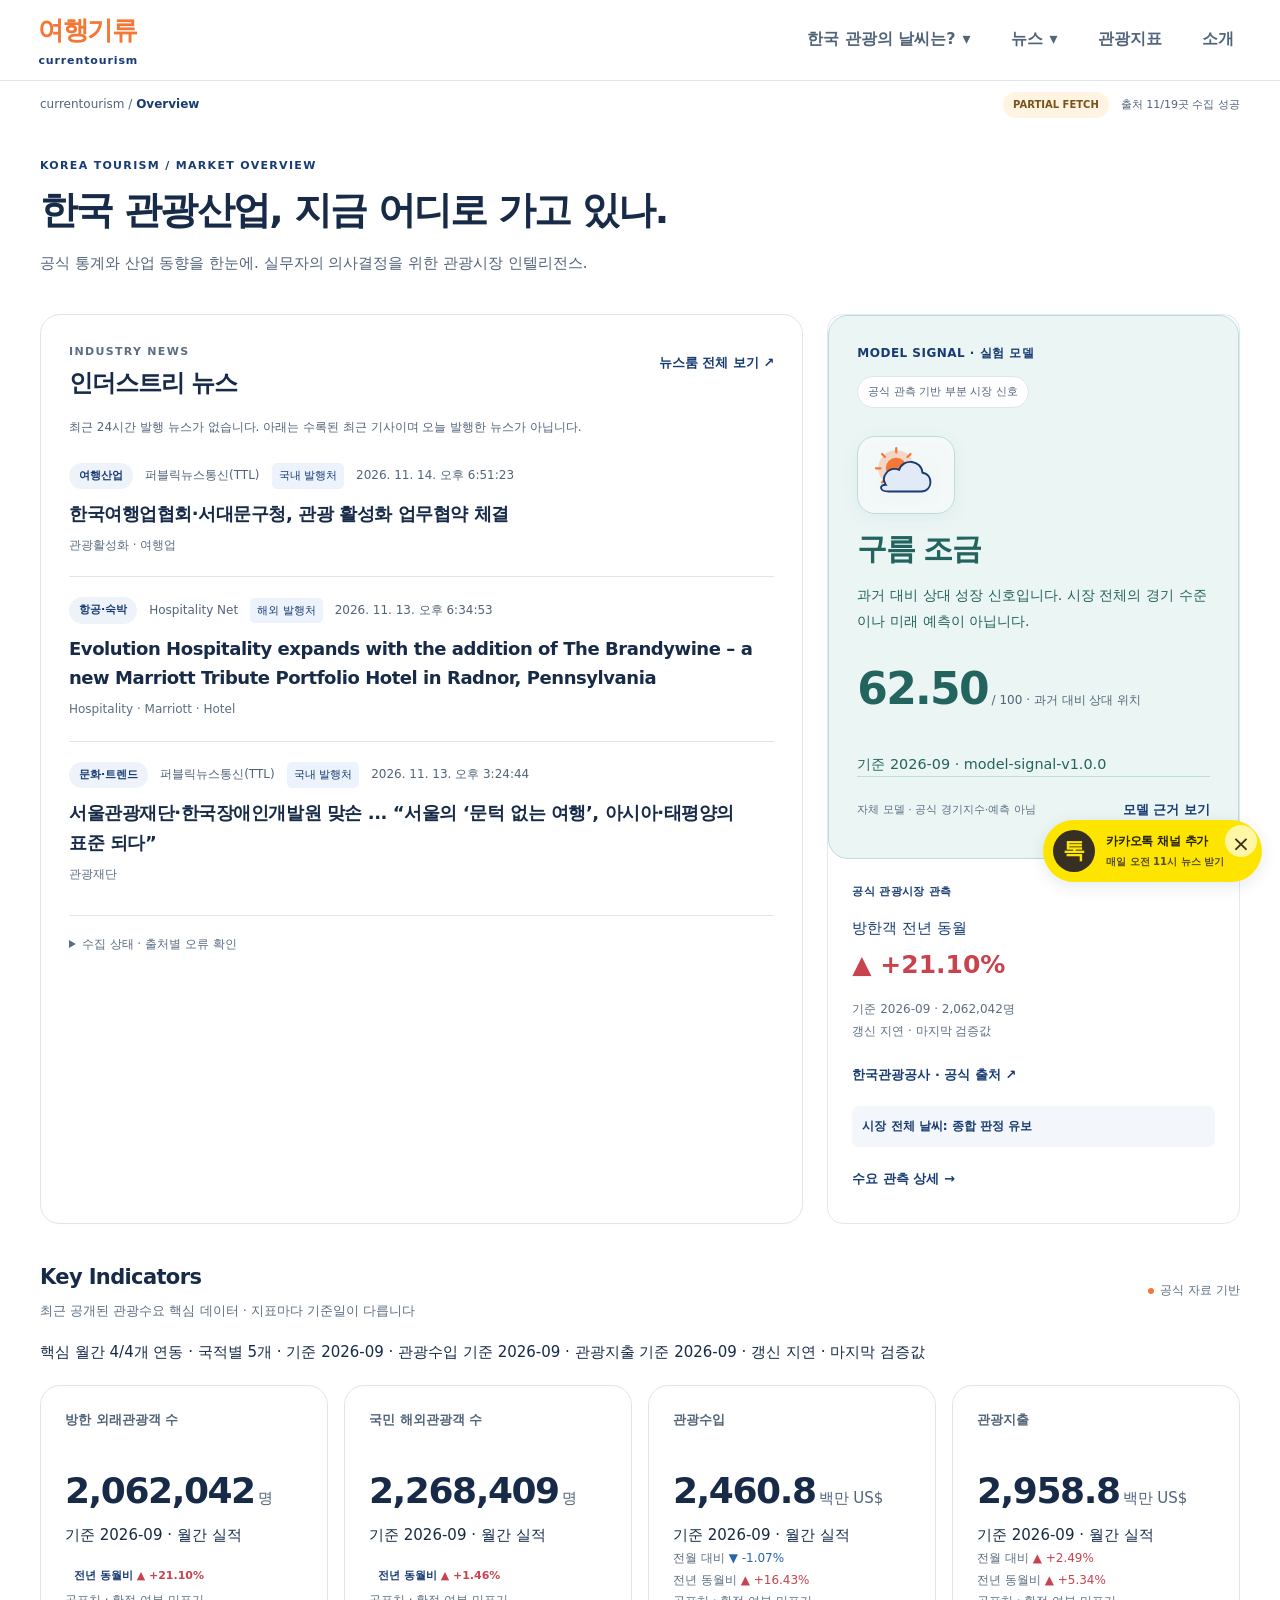
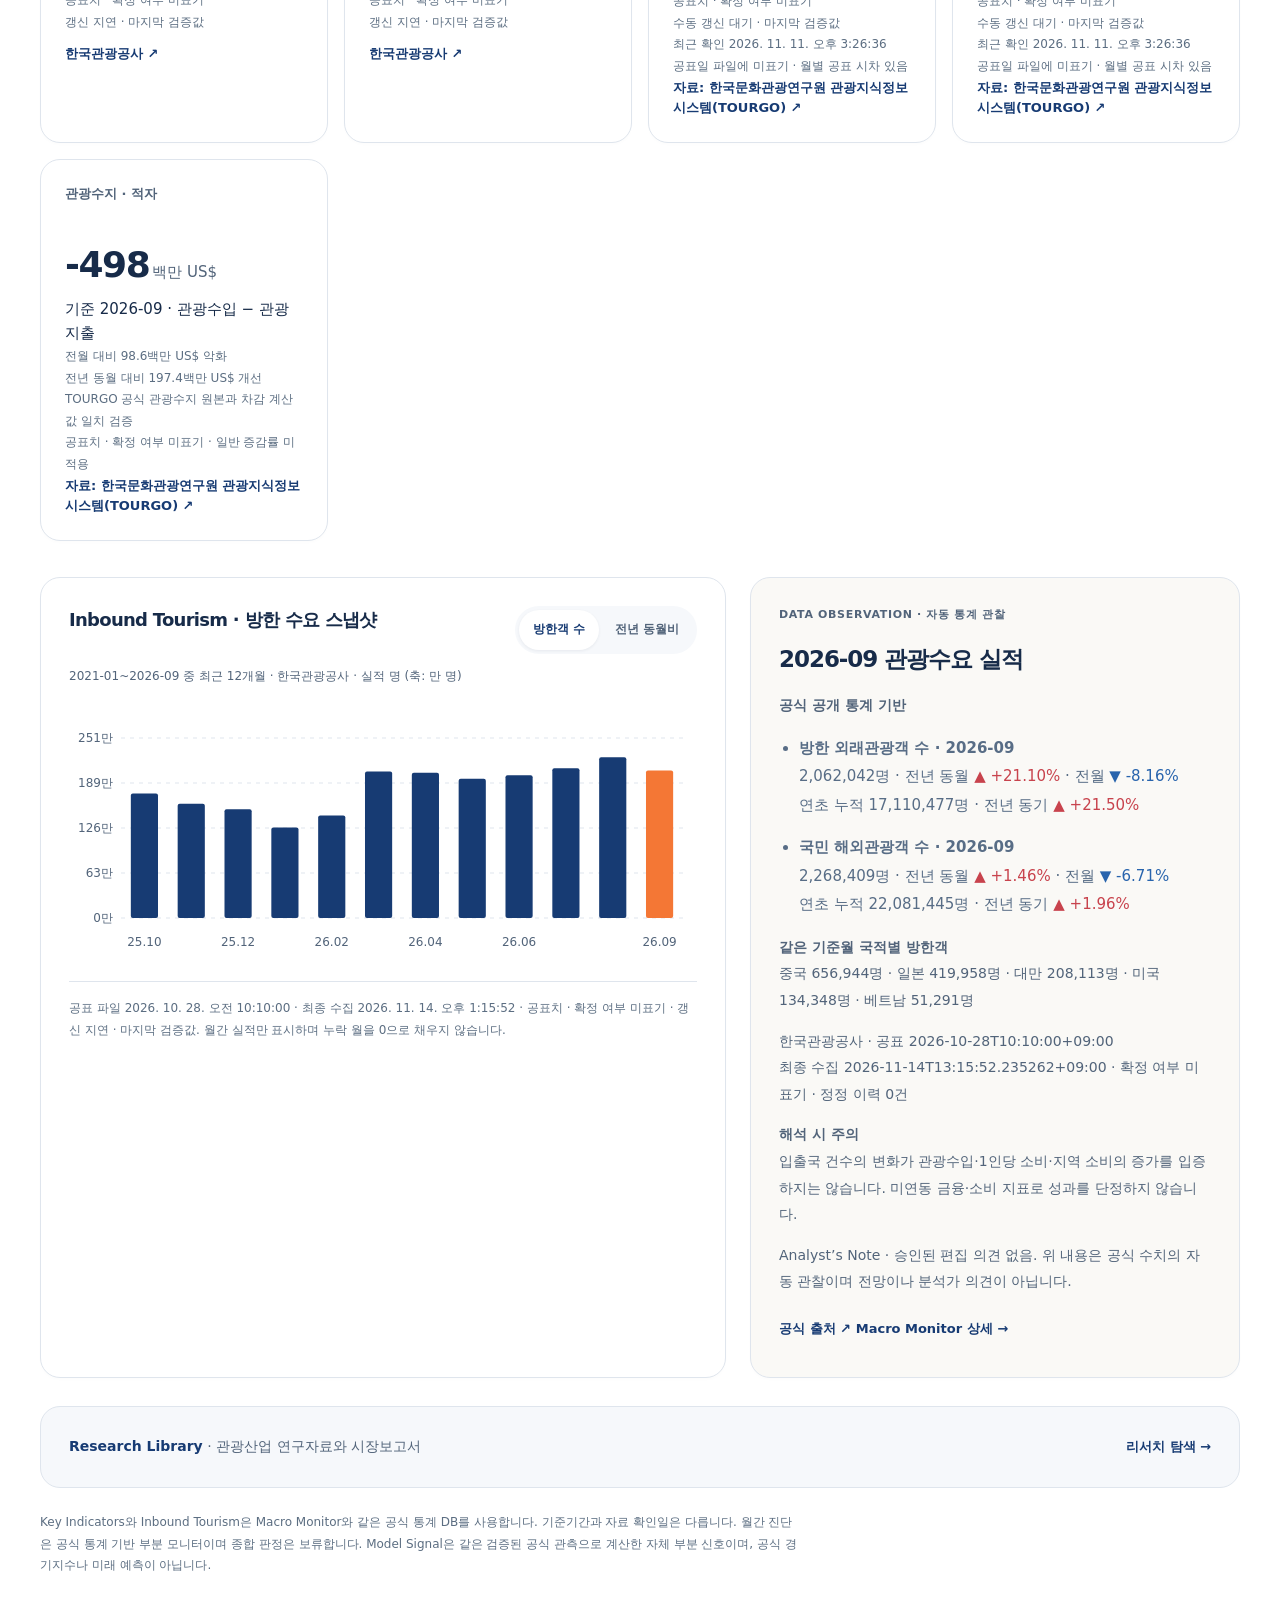
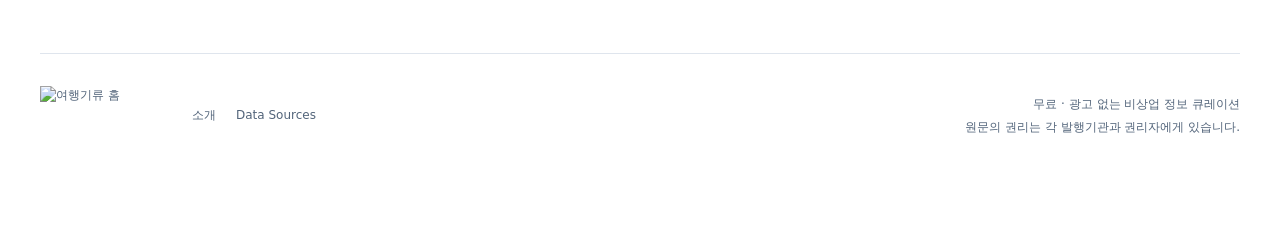
==== commit 3909529c: "Merge 769ff9120de291d711d217564defe206349e5a50 into bb2d47b1d36598c8ff36b26318466a556307fce4" ====
--- a/site/index.html
+++ b/site/index.html
@@ -4,6 +4,7 @@
 <meta charset="utf-8" />
 <meta name="viewport" content="width=device-width,initial-scale=1" />
 <meta name="theme-color" content="#173B73" />
+<link rel="stylesheet" href="./monthly-market-weather.css">
 <title>여행기류 currentourism — 관광산업 인텔리전스</title>
 <style>
 :root{--ink:#172B49;--sub:#62758C;--line:#DFE8F3;--bg:#F8FAFD;--teal:#1D5FA6;--mint:#EAF2FC;--coral:#F47735;--nav:#163B73;--serif:Georgia,'Noto Serif KR',serif;--sans:'Pretendard','SUIT','Apple SD Gothic Neo','Malgun Gothic',system-ui,sans-serif}
@@ -70,9 +71,9 @@
 </style>
 <link rel="stylesheet" href="./research.css">
 <link rel="stylesheet" href="./currentourism.css">
-<link rel="stylesheet" href="./currentourism.polish.css">
+<link rel="stylesheet" href="./currentourism.polish.css?v=model-signal-v1.0.0">
 <link rel="stylesheet" href="./macro.css">
-<link rel="stylesheet" href="./ui-2.css">
+<link rel="stylesheet" href="./ui-2.css?v=model-signal-v1.0.0">
 <link rel="stylesheet" href="./navigation-research-v21.css">
 <link rel="stylesheet" href="./percentage.css">
 </head>
@@ -86,8 +87,8 @@
   </a>
   <button type="button" id="header-menu-toggle" class="menu-toggle" aria-expanded="false" aria-controls="primary-navigation"><span>메뉴</span><span aria-hidden="true">☰</span></button>
   <nav id="primary-navigation" class="primary-navigation" aria-label="주 메뉴">
-   <a href="#weather" data-nav="weather">오늘의 관광 날씨는?</a>
-   <div class="news-nav"><button type="button" id="news-menu-toggle" class="news-menu-toggle" aria-expanded="false" aria-controls="news-submenu">뉴스 <span aria-hidden="true">▾</span></button><div id="news-submenu" class="news-submenu" hidden><a href="#news" data-nav="news">뉴스</a><a href="#briefing" data-nav="briefing">데일리 브리핑</a><a href="#research" data-nav="research">리서치</a></div></div>
+   <div class="news-nav" data-header-disclosure><button type="button" id="weather-menu-toggle" class="news-menu-toggle" aria-expanded="false" aria-controls="weather-submenu">한국 관광의 날씨는? <span aria-hidden="true">▾</span></button><div id="weather-submenu" class="news-submenu" hidden><a href="#weather" data-nav="weather" data-weather-route="weather">월간 진단</a><a href="#weather-simulator" data-nav="weather-simulator" data-weather-route="weather-simulator">관광시장 모델 · 공식 관측</a><a href="#macro" data-goto="macro" data-weather-route="macro">Macro Monitor 상세</a></div></div>
+   <div class="news-nav" data-header-disclosure><button type="button" id="news-menu-toggle" class="news-menu-toggle" aria-expanded="false" aria-controls="news-submenu">뉴스 <span aria-hidden="true">▾</span></button><div id="news-submenu" class="news-submenu" hidden><a href="#news" data-nav="news">뉴스</a><a href="#briefing" data-nav="briefing">데일리 브리핑</a><a href="#research" data-nav="research">리서치</a></div></div>
    <a href="#macro" data-nav="macro">관광지표</a>
    <a href="#about" data-nav="about">소개</a>
   </nav>
@@ -105,7 +106,7 @@
      <div id="overview-news" class="news-panel"></div>
      <details class="home-diagnostics"><summary>수집 상태 · 출처별 오류 확인</summary><p class="footnote" id="news-fetch-status" role="status">뉴스 자동 수집 결과를 읽는 중입니다.</p></details>
     </section>
-    <section class="market-home-card"><div class="weather-panel scenario-preview"><div><div class="small-label">SCENARIO LAB · 시나리오 · 가상 실험</div><span class="simulation-label">시뮬레이션 · 실제 관광시장 종합지수 아님</span><div class="icon-big" id="home-weather-icon" aria-hidden="true">🌤️</div><h2 id="home-weather-title">구름 조금</h2><p>가정한 입력값으로 계산한 예시입니다.<br/>실제 시장경기 판정은 유보합니다.</p><div class="home-weather-score"><b id="home-weather-score">70</b><span> / 100 · 예시 점수</span></div></div><div class="weather-footer"><span class="tiny">가중치 미검증 · 입력값 조정 가능</span><button class="text-link" data-goto="weather">시나리오 실험실 →</button></div></div><div id="home-market-observation" aria-live="polite"><div class="small-label">공식 관광시장 관측</div><p>검증된 통계 확인 중</p></div></section>
+    <section class="market-home-card"><div class="weather-panel model-preview" data-weather="withheld"><div><div class="small-label">MODEL SIGNAL · 실험 모델</div><span class="simulation-label">공식 관측 기반 부분 시장 신호</span><div class="icon-big" id="home-weather-icon" aria-hidden="true">—</div><h2 id="home-weather-title">모델 판정 유보</h2><p id="home-weather-description">검증된 두 계열의 자료를 확인하고 있습니다.</p><div class="home-weather-score"><b id="home-weather-score">—</b><span> / 100 · 과거 대비 상대 위치</span></div><p id="home-model-reference">기준월 미확인</p></div><div class="weather-footer"><span class="tiny">자체 모델 · 공식 경기지수·예측 아님</span><button class="text-link" data-goto="weather-simulator">모델 근거 보기</button></div></div><div id="home-market-observation" aria-live="polite"><div class="small-label">공식 관광시장 관측</div><p>검증된 통계 확인 중</p></div></section>
    </div>
    <div class="section-heading"><div><h2>Key Indicators</h2><p>최근 공개된 관광수요 핵심 데이터 · 지표마다 기준일이 다릅니다</p></div><span class="last-updated"><i></i>공식 자료 기반</span></div>
    <p class="macro-status" id="home-macro-status" role="status">공식 통계 데이터를 확인하고 있습니다.</p>
@@ -115,12 +116,12 @@
     <section class="card brief-card" id="data-observation" aria-live="polite"><div class="tag">DATA OBSERVATION</div><h3>공식 통계 확인 중</h3><p>검증된 공개 Macro 통계만 사용합니다.</p></section>
    </div>
    <div class="home-research-link"><span><b>Research Library</b> · 관광산업 연구자료와 시장보고서</span><a href="#research" data-goto="research" class="text-link">리서치 탐색 →</a></div>
-   <p class="footnote">Key Indicators와 Inbound Tourism은 Macro Monitor와 같은 공식 통계 DB를 사용합니다. 기준기간과 자료 확인일은 다릅니다. Market Weather는 별도의 미검증 시뮬레이션이며 실제 통계를 점수에 자동 반영하지 않습니다.</p>
+   <p class="footnote">Key Indicators와 Inbound Tourism은 Macro Monitor와 같은 공식 통계 DB를 사용합니다. 기준기간과 자료 확인일은 다릅니다. 월간 진단은 공식 통계 기반 부분 모니터이며 종합 판정은 보류합니다. Model Signal은 같은 검증된 공식 관측으로 계산한 자체 부분 신호이며, 공식 경기지수나 미래 예측이 아닙니다.</p>
   </section>
   <section id="page-news" class="page hide-section"><nav class="news-subnav" aria-label="뉴스룸 콘텐츠"><a href="#news" data-goto="news">뉴스</a><a href="#research" data-goto="research">리서치</a></nav><div class="eyebrow">INTELLIGENCE / NEWSROOM</div><h1 class="page-title">Industry Newsroom</h1><p class="lead">정책, 관광수요, 산업연구를 하나의 피드로. 콘텐츠를 검색하고, 저장하고, 제목·출처·발행일·원문 링크·카테고리·관련 키워드를 확인하세요.</p><div class="content-discovery" aria-label="뉴스 발행처와 정렬"><div class="publisher-scope" role="group" aria-label="뉴스 발행처"><button type="button" data-news-origin="all" aria-pressed="true">전체 뉴스</button><button type="button" data-news-origin="domestic" aria-pressed="false">국내 발행처</button><button type="button" data-news-origin="foreign" aria-pressed="false">해외 발행처</button><button type="button" data-news-origin="unknown" aria-pressed="false" hidden>구분 미확인</button></div><label class="news-order-label" for="news-order">정렬 <select id="news-order"><option value="domestic">국내 발행처 우선</option><option value="latest">전체 최신순</option></select></label><p id="news-origin-info" class="tiny" aria-live="polite"></p><p class="tiny">발행처의 국내·해외 구분은 한국 시장 직접 관련성 등급과 다릅니다.</p></div><div class="news-layout"><div class="card news-panel"><div class="news-toolbar"><input aria-label="뉴스 검색" id="news-search" class="search" type="search" placeholder="키워드로 기사 검색..."/><button class="filter sel" data-filter="전체">전체</button><button class="filter" data-filter="관광정책">관광정책</button><button class="filter" data-filter="인바운드">인바운드</button><button class="filter" data-filter="여행산업">여행산업</button><button class="filter" data-filter="항공·숙박">항공·숙박</button><button class="filter" data-filter="문화·트렌드">문화·트렌드</button><button class="filter" data-filter="경제·시장">경제·시장</button><button class="filter" data-filter="저장">★ 저장</button></div><div id="news-items"></div><div class="news-pagination" role="group" aria-label="뉴스 페이지 이동"><span class="news-page-total" id="news-page-total" aria-live="polite"></span><div class="news-page-controls"><label for="news-page-size">페이지당 <select id="news-page-size" aria-label="페이지당 기사 수"><option value="10" selected>10개</option><option value="20">20개</option></select></label><nav id="news-page-buttons" aria-label="뉴스 페이지"></nav></div></div></div><aside><div class="card aside-card"><h3>EDITOR'S RADAR</h3><p>지금 확인할 만한 핵심 아젠다</p><ol class="trend-list"><li>방한 수요 증가와 관광수입 간 관계</li><li>범부처 국가관광전략 개편</li><li>주요 시장별 연간 전망 변화</li><li>테마파크 산업 실태와 접근성</li></ol></div><div class="spacing"></div><div class="card aside-card"><h3>뉴스 품질 기준</h3><p>원문 제목·언론사명·발행일·직접 링크·관광산업 카테고리·관련 키워드만 제공합니다. 본문과 사진은 원문에서 확인하세요.</p><div class="memo">원문 제목은 그대로 표시하고, 분류와 키워드는 제목을 기준으로 부여합니다. 본문 요약과 사진은 제공하지 않습니다.</div></div></aside></div></section>
   <section id="page-macro" class="page hide-section">
    <div class="eyebrow">DATA / MACRO MONITOR</div><h1 class="page-title">Macro Monitor</h1>
-   <p class="lead">공식 관광통계의 실제 기준기간과 정의를 확인합니다. 미연동 지표·공표 상태·수집 지연을 구분하며 월간 실적과 연간 전망을 섞지 않습니다.</p>
+   <p class="lead">공식 관광통계의 실제 기준기간과 정의를 확인합니다. 미연동 지표·공표 상태·수집 지연을 구분하며 월간 실적과 연간 전망을 섞지 않습니다.</p><nav class="weather-modes" aria-label="한국 관광의 날씨 하위 화면"><a href="#weather" data-goto="weather" data-weather-route="weather">월간 진단</a><a href="#weather-simulator" data-goto="weather-simulator" data-weather-route="weather-simulator">관광시장 모델 · 공식 관측</a><a href="#macro" data-goto="macro" data-weather-route="macro">Macro Monitor 상세</a></nav>
    <p class="macro-status" id="macro-status" role="status">공식 통계를 불러오고 있습니다.</p>
    <div class="kpi-grid" id="macro-kpis"><div class="card kpi"><span class="label">공식 월간 통계</span><div class="value">확인 중</div><div class="note">검증 전 수치를 표시하지 않습니다.</div></div></div>
    <div class="two-col macro-panels"><div class="card chart-card">
@@ -131,10 +132,16 @@
    </div><div class="card"><div class="section-top"><h3>Metric Registry</h3><span class="data-badge">실제 연동 현황</span></div><div class="source-list" id="macro-registry" role="region" aria-label="지표별 실제 연동 현황" tabindex="0" style="margin-top:14px">지표별 정의와 수집 상태를 확인하고 있습니다.</div></div></div>
    <div class="memo" style="margin-top:18px"><strong>정의·시점 구분</strong> · 한국관광공사의 관광수입·지출은 일반여행 기준으로 한국은행의 유학연수 포함 여행수입·지급 전체와 구분합니다. 카드소비를 국내 관광소비 전체로 취급하지 않으며, 관광산업조사의 연간 고용·매출을 월간 실시간 지표로 표시하지 않습니다.</div>
   </section>
-  <section id="page-weather" class="page hide-section"><div class="eyebrow">SIGNALS / MARKET WEATHER</div><h1 class="page-title">Market Weather</h1><p class="lead">공식 관광수요 관측과 가상 시나리오를 구분합니다. 실측 통계로 종합 경기점수나 예측을 생성하지 않습니다.</p>
-<section class="scenario-section" aria-labelledby="scenario-heading"><h2 id="scenario-heading">Scenario Lab · 시나리오 실험실</h2><p class="lead">가상 입력값에 따른 미검증 모형입니다. 공식 관광산업 경기지수·예측값이 아니며 아래 실제 관측과 계산을 공유하지 않습니다.</p><div class="weather-main"><div class="weather-result"><div class="label-row"><span class="pill amber">시나리오 · 가상 실험</span><span style="font-size:11px;color:#C5D9F2">시뮬레이션 · 실제 관광시장 종합지수 아님</span></div><div><div class="weather-icon" id="weather-icon">🌤️</div><h2 id="weather-title">구름 조금</h2><div class="score"><span id="weather-score">70</span><small> / 100</small></div><p id="weather-description">수요 성장 신호가 뚜렷하지만 추가 지표 확인이 필요합니다.</p></div><div style="border-top:1px solid #4D7DAE;padding-top:15px;font-size:11px;color:#C5D9F2">날씨와 점수는 아래 값을 바꾸면 즉시 재계산됩니다.</div></div><div class="card weather-inputs"><h3>시나리오 입력값 조정하기</h3><div class="slider-line"><header><label for="s-arrivals">방한객 전년 동월비</label><b id="v-arrivals">+21%</b></header><input id="s-arrivals" type="range" min="-30" max="35" step="1" value="21"/><small>가상 초기값입니다. 공식 통계가 바뀌어도 자동으로 변경되지 않습니다.</small></div><div class="slider-line"><header><label for="s-spend">관광소비 증감률 (가정)</label><b id="v-spend">+8%</b></header><input id="s-spend" type="range" min="-30" max="35" step="1" value="8"/><small>예시 데이터입니다. 실제 수집 수치가 아닙니다.</small></div><div class="slider-line"><header><label for="s-air">항공 공급 증감률 (가정)</label><b id="v-air">+6%</b></header><input id="s-air" type="range" min="-30" max="35" step="1" value="6"/><small>예시 데이터입니다. 실제 수집 수치가 아닙니다.</small></div><div style="display:flex;align-items:center;justify-content:space-between;gap:9px"><button class="btn ghost" id="reset-weather">초기화</button><span class="tiny">정량 모형 데모</span></div><details class="scenario-formula"><summary>모형 계산식 · 미검증 가중치</summary><div class="formula">점수 = 50 + 0.65 × 방한객 증가율 + 0.4 × 관광소비 증가율 + 0.25 × 항공공급 증가율, 0~100 범위로 제한. 가중치는 검증되지 않은 초기 예시이며 실서비스 적용 전 백테스트가 필요합니다. 비: 45 미만 · 흐림: 45 이상 60 미만 · 구름 조금: 60 이상 75 미만 · 맑음: 75 이상.</div></details></div></div></section>
+  <section id="page-weather" class="page hide-section"><div class="eyebrow">SIGNALS / MARKET WEATHER</div><h1 id="weather-page-title" class="page-title">월간 진단</h1><p id="weather-page-description" class="lead">공식 통계에 기반한 방한 수요·일반여행수입의 부분 모니터입니다. 산업 활동 자료가 부족해 관광시장 전체 종합 판정은 보류합니다.</p>
+<nav class="weather-modes" aria-label="한국 관광의 날씨 하위 화면"><a href="#weather" data-goto="weather" data-weather-mode="monthly" data-weather-route="weather">월간 진단</a><a href="#weather-simulator" data-goto="weather-simulator" data-weather-mode="simulator" data-weather-route="weather-simulator">관광시장 모델 · 공식 관측</a><a href="#macro" data-goto="macro" data-weather-route="macro">Macro Monitor 상세</a></nav>
+<section id="weather-monthly" aria-labelledby="monthly-heading"><h2 id="monthly-heading">공식 통계 기반 부분 모니터</h2><p id="monthly-state" role="status">아직 발행된 월간 진단 없음</p><div id="monthly-picker" hidden><label for="monthly-edition">과거 월간 콘텐츠</label><select id="monthly-edition"></select></div><div id="monthly-article"></div></section>
+<div id="weather-legacy" class="weather-legacy" hidden>
+<section class="model-signal-section" aria-labelledby="model-signal-heading"><h2 id="model-signal-heading">Model Signal | 공식 관측 기반 부분 시장 신호</h2><p class="lead">방한 수요와 명목 일반여행수입의 성장 신호를 과거 분포와 비교하는 실험 모델입니다. 공식 경기지수·미래 예측·관광산업 전체 판정이 아닙니다.</p>
+<div class="weather-main model-signal-main"><div class="weather-result" data-weather="withheld"><div class="label-row"><span class="pill">실험 모델</span><span>공식 통계로 계산한 자체 신호</span></div><div><div class="weather-icon" id="weather-icon" aria-hidden="true">—</div><h2 id="weather-title">모델 판정 유보</h2><div class="score"><span id="weather-score">—</span><small> / 100</small></div><p id="weather-description">검증된 동일 기준월 자료를 확인하고 있습니다.</p></div><p id="model-reference">기준월 미확인</p></div><div class="card model-method"><h3>관측된 성장 신호의 상대 위치</h3><p id="model-signal-status" role="status">자료 확인 전에는 점수와 날씨를 제공하지 않습니다.</p><dl id="model-window"></dl><p>점수는 과거 대비 성장률의 위치입니다. 시장의 실제 규모·경기 수준이나 미래 성장 확률이 아닙니다.</p><p>일반여행수입은 국제수지 개념의 명목 US$입니다. 물가·환율 보정 실질소비나 국내 관광소비 전체가 아닙니다.</p></div></div>
+<h3>모델 근거 · 두 핵심 계열</h3><div id="model-evidence" class="model-evidence"></div>
+<details class="model-method model-details"><summary>계산식·출처·모델 한계</summary><p>YoY = 100 × (당월 원값 / 전년 같은 월 원값 − 1). 연속 3개월 YoY의 산술평균을 직전 24개월의 같은 평활 성장률과 비교합니다. 목표월은 비교 분포에서 제외합니다.</p><p>상대 위치 = 100 × (더 낮은 참조값 수 + 동률 수 ÷ 2) ÷ 24. 두 계열 상대 위치를 각각 50% 반영합니다. 유리수로 계산하고 표시할 때만 반올림합니다.</p><p>고정 날씨 구간: 25 미만 비 · 25 이상 50 미만 흐림 · 50 이상 75 미만 구름 조금 · 75 이상 맑음. 날씨는 상대 성장 신호의 아이콘이며 호황·침체 판정이 아닙니다.</p><p>연속 39개월 원값과 24개 참조값이 필요합니다. 분모 0·결측·정의 불일치·최신월 불일치·참조 분포 무변동·자료 지연 또는 검증 실패 시 판정을 유보합니다. 미연결 항공·고용·내국인 카드소비는 0이나 추정값으로 넣지 않습니다.</p><p>방한 통계는 한국관광통계의 공표 입국 기준으로, 순수 관광목적 또는 고유 방문자 수와 다릅니다. 국적별 통계·출국·일반여행지출은 보조 관측이며 모델에 중복 가중하지 않습니다.</p><p>전년 동월비에도 계절성·코로나19 이후 기저효과·구조 변화가 남습니다. 현재 수정 빈티지 회고 분석이며 과거 당시 공개 자료로 수행한 실시간 백테스트가 아닙니다. 정정 시 결정적으로 재계산합니다.</p><p id="model-audit"></p><p id="model-warnings"></p><a href="#macro" data-goto="macro" class="text-link">Macro Monitor의 원자료·정의 확인</a></details></section>
 <section class="market-observation-section" aria-labelledby="market-observation-heading"><h2 id="market-observation-heading">Market Observation · 공식 관광시장 관측</h2><div class="memo observation-notice"><strong>시장 전체 날씨: 종합 판정 유보</strong><br>현재는 관광수요 관련 공식 통계를 관측하고 있으며, 관광경제 및 공급 지표는 추가 연동이 필요합니다.</div><p id="market-observation-status" class="macro-status" role="status">공식 통계 확인 중</p><div id="market-demand-cards" class="market-demand-grid"></div><h3>국적별 시장 관측</h3><p class="tiny">국적별 기준월이 전체 방한객과 다르면 같은 기준월 비교에서 제외하며 합산하지 않습니다.</p><div id="market-country-cards" class="market-country-grid"></div><div class="card market-history"><div class="chart-head"><h3>월별 수요 변화 · 최근 12개월</h3></div><div class="market-chart-controls"><label>관측 지표<select id="market-chart-metric"><option value="kto_inbound">방한 외래관광객 수</option><option value="kto_outbound">국민 해외관광객 수</option></select></label><label>표시 값<select id="market-chart-mode"><option value="count">실적</option><option value="growth">전년 동월비</option></select></label></div><p id="market-chart-meta" class="chart-meta"></p><div id="market-demand-chart" class="chart-wrapper"></div><p id="market-chart-foot" class="chart-foot"></p></div></section>
-<div class="section-heading"><h2>지표와 모델 안내</h2></div><div class="grid-info" style="display:grid;grid-template-columns:repeat(auto-fit,minmax(190px,1fr));gap:12px"><div class="card"><b>01 · 신뢰도</b><p class="news-desc" style="margin-top:8px">최소 3개 이상 독립 지표 확보. 결측 시 판정 유보.</p></div><div class="card"><b>02 · 시차 보정</b><p class="news-desc" style="margin-top:8px">월간 통계와 일간 뉴스의 발표 주기를 구분.</p></div><div class="card"><b>03 · 설명 가능성</b><p class="news-desc" style="margin-top:8px">점수, 가중치, 변화 요인, 원문 출처 공개.</p></div></div><div class="card model-guide"><h3>실제 관측과 가상 실험의 해석</h3><p>실제 관측: 한국관광공사 공개 월간 입·출국 및 국적별 통계. 전월비는 직전 월, 전년 동월비는 전년 같은 월 대비이며 분모가 없으면 비교 자료 없음으로 표시합니다. 출처와 기준기간은 각 카드에서 확인합니다.</p><p>가상 실험: 방한객·소비·항공 공급 증가율은 사용자가 설정한 가정입니다. 방문객 수요만으로 소비·수입·공급·고용의 호황을 단정할 수 없습니다.</p><h3>향후 종합지수 개발 조건 · 미구현</h3><p>수요, 소비, 공급, 고용·산업활동, 거시 환경의 독립적인 지표군을 확보하고 이용조건·공표주기·시차·결측 처리·가중치·백테스트를 검증한 뒤 별도 개발해야 합니다. 현재 종합 경기지수·날씨 판정·실측 예측은 제공하지 않습니다. TOURGO 승인 대기 자료는 사용하지 않습니다.</p><a href="#macro" data-goto="macro" class="text-link">Macro Monitor 원장·정의 확인 →</a></div></section>
+</div></section>
   <section id="page-briefing" class="page hide-section">
  <div class="eyebrow">AUTO / DAILY BRIEFING</div><h1 class="page-title">Daily Briefing</h1>
  <p class="lead">매일 10:30 KST 이후 첫 수집 성공 때 보관하는 주요 뉴스 최대 5건 후보. 메타데이터·원문 링크만 제공하며, 실제 발송·구독은 제공하지 않습니다.</p>
@@ -161,8 +168,8 @@
  <div class="eyebrow">ABOUT / CURRENTOURISM</div><h1 class="page-title">About Us</h1>
  <p class="lead">관광산업의 흐름을 읽는 뉴스 · 리서치 · 데이터.</p>
  <section class="card about-section"><h2>프로젝트 목적</h2><p>여행기류는 관광산업의 뉴스, 연구자료, 주요 시장지표를 한곳에서 탐색할 수 있도록 구성한 비상업적 관광산업 정보 큐레이션 프로젝트입니다.</p><p>한국 관광산업 실무자가 원문 출처와 기준기간을 확인하고 필요한 자료를 찾도록 돕습니다. 뉴스와 리서치는 메타데이터·원문 링크로 제공하며, 시장지표의 실적·전망·미연동 상태를 구분합니다.</p></section>
- <section class="card about-section" id="references"><h2>운영 원칙</h2><ul><li>뉴스와 리서치는 메타데이터와 원문 링크를 중심으로 제공합니다. 본문·사진·AI 요약을 재게시하지 않습니다.</li><li>지표의 공식 출처와 기준기간을 확인하고, 실적·전망·미연동 상태를 구분합니다.</li><li>접근 제한과 출처별 이용조건을 준수하며, 승인 대기 자료는 공개하지 않습니다.</li><li>Market Weather는 가중치가 검증되지 않은 시뮬레이션이며 실제 경기 판정이 아닙니다.</li></ul><details><summary>참고 자료</summary><p><a href="https://www.copyright.or.kr/" target="_blank" rel="noopener noreferrer">한국저작권위원회 ↗</a> · <a href="https://www.traveltimes.co.kr/" target="_blank" rel="noopener noreferrer">여행신문 ↗</a> · <a href="https://mobbin.com/" target="_blank" rel="noopener noreferrer">Mobbin ↗</a><br>분야·정보구조 참고이며 제휴·후원 관계는 없습니다.</p></details></section>
-<section id="data-sources" class="about-section"><div class="eyebrow">RESEARCH / DATA LINEAGE</div><h2>Data Sources</h2><a class="text-link" href="#macro" data-goto="macro">Macro 통계 정의·실제 연동 현황 →</a><p class="lead">정보의 투명성이 대시보드의 신뢰도를 만듭니다. 공표 통계와 보고서, 보도자료의 출처를 확인하세요.</p><div class="sources-table-wrap" role="region" aria-label="범주별 지표 및 출처" tabindex="0"><table class="sources-table"><caption>범주별 지표 및 출처 · 연결 상태</caption><thead><tr><th scope="col">대분류</th><th scope="col">중분류</th><th scope="col">지표</th><th scope="col">출처</th><th scope="col">비고</th></tr></thead><tbody><tr><th scope="row">관광 수요</th><td>입출국</td><td>방한 외래관광객 수</td><td>한국관광공사</td><td>공식 월별 통계 연동</td></tr><tr><th scope="row">관광 수요</th><td>입출국</td><td>국민 해외관광객 수</td><td>한국관광공사</td><td>공식 월별 통계 연동</td></tr><tr><th scope="row">관광 수요</th><td>국적별</td><td>주요 5개 국적 방한객</td><td>한국관광공사</td><td>공식 월별 통계 연동</td></tr><tr><th scope="row">관광 수지</th><td>수입·지출</td><td>관광수입 · 관광지출 · 관광수지</td><td>한국문화관광연구원 (TOURGO)</td><td><span id="tourgo-source-state">이용조건 확인 · 운영 승인 대기 · 수치 미게시</span></td></tr><tr><th scope="row">뉴스</th><td>산업뉴스</td><td>Newsroom 기사 메타데이터</td><td>다중 소스 RSS · 공식 배포 경로</td><td>링크 큐레이션 · 출처별 상태는 아래 참조</td></tr><tr><th scope="row">리서치</th><td>연구보고서</td><td>Research Library</td><td>KCTI · Phocuswright · ETC 등</td><td>메타데이터·원문 링크 · 기관별 연결 상태 별도</td></tr><tr><th scope="row">시장 신호</th><td>시뮬레이션</td><td>Market Weather</td><td>가정한 입력값</td><td>미검증 예시 · 실측 경기지수 아님</td></tr></tbody></table></div><p class="tiny">통계와 공시는 일반 뉴스에서 분리합니다. 연결 여부와 최근 수집 성공 여부는 다르며, 미연동 값을 채워 넣지 않습니다.</p><details class="source-links"><summary>공식 출처 및 이용 안내</summary><ul><li><a href="https://datalab.visitkorea.or.kr" target="_blank" rel="noopener noreferrer">한국관광공사 관광데이터랩 ↗</a></li><li><a href="https://know.tour.go.kr/main/main.do" target="_blank" rel="noopener noreferrer">TOURGO ↗</a></li><li><a href="https://www.mcst.go.kr/site/s_notice/press/pressView.jsp?pSeq=22790" target="_blank" rel="noopener noreferrer">문체부 보도자료 ↗</a></li><li><a href="https://www.mcst.go.kr/site/s_etc/rss/rssService.jsp" target="_blank" rel="noopener noreferrer">문체부 RSS 안내 ↗</a></li><li><a href="https://touraz.kr/report?bbsSeq=664986&amp;boardMode=V" target="_blank" rel="noopener noreferrer">투어라즈 보고서 ↗</a></li><li><a href="https://touraz.kr/index" target="_blank" rel="noopener noreferrer">투어라즈 ↗</a></li><li><a href="https://kosis.kr/serviceInfo/rssGuide.do" target="_blank" rel="noopener noreferrer">KOSIS 안내 ↗</a></li><li><a href="https://ecos.bok.or.kr" target="_blank" rel="noopener noreferrer">한국은행 ECOS ↗</a></li></ul></details><details class="source-details" id="news-source-details"><summary>Newsroom · 출처별 실행 현황</summary><p class="tiny">소스 활성화와 최근 접근 성공은 다릅니다. 통계·공시는 일반 뉴스와 분리합니다.</p><div id="about-news-sources" class="source-status-grid">최신 수집 상태 확인 중</div></details><details class="source-details" id="research-source-details"><summary>Research Library · 기관별 연결 현황</summary><p class="tiny">목록 연결, 발행일 검증, 공개 등록 건수를 구분합니다. 기관 전체가 자동 연결된 것은 아닙니다.</p><div id="about-research-sources" class="source-status-grid">Research 연결 상태 확인 중</div></details></section>
+ <section class="card about-section" id="references"><h2>운영 원칙</h2><ul><li>뉴스와 리서치는 메타데이터와 원문 링크를 중심으로 제공합니다. 본문·사진·AI 요약을 재게시하지 않습니다.</li><li>지표의 공식 출처와 기준기간을 확인하고, 실적·전망·미연동 상태를 구분합니다.</li><li>접근 제한과 출처별 이용조건을 준수하며, 승인 대기 자료는 공개하지 않습니다.</li><li>월간 진단은 공식 통계 기반 부분 모니터입니다. Model Signal은 검증된 두 계열의 성장률 상대 위치를 계산하는 자체 실험 모델이며, 두 화면 모두 실제 종합 관광시장 경기 판정을 제공하지 않습니다.</li></ul><details><summary>참고 자료</summary><p><a href="https://www.copyright.or.kr/" target="_blank" rel="noopener noreferrer">한국저작권위원회 ↗</a> · <a href="https://www.traveltimes.co.kr/" target="_blank" rel="noopener noreferrer">여행신문 ↗</a> · <a href="https://mobbin.com/" target="_blank" rel="noopener noreferrer">Mobbin ↗</a><br>분야·정보구조 참고이며 제휴·후원 관계는 없습니다.</p></details></section>
+<section id="data-sources" class="about-section"><div class="eyebrow">RESEARCH / DATA LINEAGE</div><h2>Data Sources</h2><a class="text-link" href="#macro" data-goto="macro">Macro 통계 정의·실제 연동 현황 →</a><p class="lead">정보의 투명성이 대시보드의 신뢰도를 만듭니다. 공표 통계와 보고서, 보도자료의 출처를 확인하세요.</p><div class="sources-table-wrap" role="region" aria-label="범주별 지표 및 출처" tabindex="0"><table class="sources-table"><caption>범주별 지표 및 출처 · 연결 상태</caption><thead><tr><th scope="col">대분류</th><th scope="col">중분류</th><th scope="col">지표</th><th scope="col">출처</th><th scope="col">비고</th></tr></thead><tbody><tr><th scope="row">관광 수요</th><td>입출국</td><td>방한 외래관광객 수</td><td>한국관광공사</td><td>공식 월별 통계 연동</td></tr><tr><th scope="row">관광 수요</th><td>입출국</td><td>국민 해외관광객 수</td><td>한국관광공사</td><td>공식 월별 통계 연동</td></tr><tr><th scope="row">관광 수요</th><td>국적별</td><td>주요 5개 국적 방한객</td><td>한국관광공사</td><td>공식 월별 통계 연동</td></tr><tr><th scope="row">관광 수지</th><td>수입·지출</td><td>관광수입 · 관광지출 · 관광수지</td><td>한국문화관광연구원 (TOURGO)</td><td><span id="tourgo-source-state">이용조건 확인 · 운영 승인 대기 · 수치 미게시</span></td></tr><tr><th scope="row">뉴스</th><td>산업뉴스</td><td>Newsroom 기사 메타데이터</td><td>다중 소스 RSS · 공식 배포 경로</td><td>링크 큐레이션 · 출처별 상태는 아래 참조</td></tr><tr><th scope="row">리서치</th><td>연구보고서</td><td>Research Library</td><td>KCTI · Phocuswright · ETC 등</td><td>메타데이터·원문 링크 · 기관별 연결 상태 별도</td></tr><tr><th scope="row">시장 신호</th><td>부분 모니터 / 자체 성장 신호</td><td>월간 진단 / 관광시장 모델</td><td>승인된 공식 통계 / 검증된 공식 관측치</td><td>월간 편집 콘텐츠 / 실험 모델 · 전체 경기 판정 유보</td></tr></tbody></table></div><p class="tiny">통계와 공시는 일반 뉴스에서 분리합니다. 연결 여부와 최근 수집 성공 여부는 다르며, 미연동 값을 채워 넣지 않습니다.</p><details class="source-links"><summary>공식 출처 및 이용 안내</summary><ul><li><a href="https://datalab.visitkorea.or.kr" target="_blank" rel="noopener noreferrer">한국관광공사 관광데이터랩 ↗</a></li><li><a href="https://know.tour.go.kr/main/main.do" target="_blank" rel="noopener noreferrer">TOURGO ↗</a></li><li><a href="https://www.mcst.go.kr/site/s_notice/press/pressView.jsp?pSeq=22790" target="_blank" rel="noopener noreferrer">문체부 보도자료 ↗</a></li><li><a href="https://www.mcst.go.kr/site/s_etc/rss/rssService.jsp" target="_blank" rel="noopener noreferrer">문체부 RSS 안내 ↗</a></li><li><a href="https://touraz.kr/report?bbsSeq=664986&amp;boardMode=V" target="_blank" rel="noopener noreferrer">투어라즈 보고서 ↗</a></li><li><a href="https://touraz.kr/index" target="_blank" rel="noopener noreferrer">투어라즈 ↗</a></li><li><a href="https://kosis.kr/serviceInfo/rssGuide.do" target="_blank" rel="noopener noreferrer">KOSIS 안내 ↗</a></li><li><a href="https://ecos.bok.or.kr" target="_blank" rel="noopener noreferrer">한국은행 ECOS ↗</a></li></ul></details><details class="source-details" id="news-source-details"><summary>Newsroom · 출처별 실행 현황</summary><p class="tiny">소스 활성화와 최근 접근 성공은 다릅니다. 통계·공시는 일반 뉴스와 분리합니다.</p><div id="about-news-sources" class="source-status-grid">최신 수집 상태 확인 중</div></details><details class="source-details" id="research-source-details"><summary>Research Library · 기관별 연결 현황</summary><p class="tiny">목록 연결, 발행일 검증, 공개 등록 건수를 구분합니다. 기관 전체가 자동 연결된 것은 아닙니다.</p><div id="about-research-sources" class="source-status-grid">Research 연결 상태 확인 중</div></details></section>
  <section class="card about-section" id="non-commercial-policy"><h2>Non-commercial Policy</h2><p>TOURGO 관광수지 통계는 2026년 11월 9일 담당 기관의 이용조건 안내에 따라 비상업적 목적과 명확한 출처 표시를 전제로 수치 게시·가공·정기 수집이 가능합니다. <span id="tourgo-operating-state">현재는 수동 공식 파일 통합을 준비하는 단계로 운영 데이터는 미연동이며, 수집·게시 활성화는 별도 검토 후 결정합니다.</span> 자료 출처는 <a href="https://know.tour.go.kr/stat/koreaTourIncomeDis19Re.do" target="_blank" rel="noopener noreferrer">한국문화관광연구원 관광지식정보시스템(TOURGO)</a>입니다. 여행기류는 해당 기관의 공식 운영·제휴 서비스가 아니며, 이 안내는 한국은행 ECOS API의 이용 승인과 별개입니다.</p><p>여행기류는 현재 무료이며, 광고와 유료 구독을 운영하지 않는 비상업적 정보 큐레이션 프로젝트입니다.</p><ul><li>뉴스 및 연구자료 원문의 저작권은 각 발행기관과 권리자에게 있습니다.</li><li>메타데이터와 원문 링크를 제공하며, 각 자료는 원문 제공 사이트에서 확인할 수 있습니다.</li><li>기사 본문·사진·썸네일·AI 요약, 보고서 PDF·본문·이미지·도표를 복제하거나 제공하지 않습니다.</li><li>비상업 운영이 모든 콘텐츠의 자유로운 재사용을 뜻하지 않습니다. 자동 접근 제한과 출처별 이용조건을 준수합니다.</li><li>향후 운영 형태나 이용조건이 바뀌면 관련 정책과 출처별 활용 범위를 재검토합니다.</li></ul></section>
  </section>
  </main>
@@ -170,25 +177,34 @@
 </div></div>
 <div class="modal-layer" id="modal-layer" role="presentation"><div class="modal" role="dialog" aria-modal="true" aria-labelledby="modal-title"><button class="close" aria-label="닫기" id="modal-close">×</button><div id="modal-category"></div><h2 id="modal-title"></h2><div id="modal-title-original"></div><div class="origin" id="modal-origin"></div><p id="modal-keywords"></p><div class="btn-row"><a class="btn" id="modal-url" target="_blank" rel="noopener noreferrer">원문 읽기 ↗</a><button class="btn ghost" id="modal-done">닫기</button></div></div></div>
 <script src="./content-locale.js"></script>
-<script src="./currentourism.js"></script>
+<script src="./currentourism.js?v=model-signal-v1.0.0"></script>
 <script>
 const NEWS=[]; // Loaded from the collector output; never show static 2026 articles as live news.
 
 const state={page:'overview',filter:'전체',query:'',saved:new Set(),chart:'count',newsOrigin:'all',newsOrder:'domestic',newsPage:1,newsPageSize:10};
 function escapeHtml(s){return String(s).replaceAll('&','&amp;').replaceAll('<','&lt;').replaceAll('>','&gt;').replaceAll('"','&quot;').replaceAll("'",'&#39;')}
 function navigate(page,updateHash=true){
- const requested=page;page=page==='sources'?'about':page;
+ const requested=page;page=page==='sources'?'about':page==='weather-simulator'?'weather':page;
  if(!['overview','news','research','briefing','macro','weather','about'].includes(page))page='overview';
  const changed=state.page!==page;state.page=page;
+ const simulator=requested==='weather-simulator';document.getElementById('weather-monthly').hidden=simulator;document.getElementById('weather-legacy').hidden=!simulator;
+ const activeRoute=page==='weather'?(simulator?'weather-simulator':'weather'):page;
+ document.querySelectorAll('[data-weather-route]').forEach(a=>{const on=a.dataset.weatherRoute===activeRoute;a.classList.toggle('active',on);if(on)a.setAttribute('aria-current','page');else a.removeAttribute('aria-current');});
+ document.getElementById('weather-page-title').textContent=simulator?'관광시장 모델 · 공식 관측':'월간 진단';
+ document.getElementById('weather-page-description').textContent=simulator?'공식 시계열로 계산한 방한 수요·일반여행수입의 상대 성장 신호와 공식 관측입니다. 자체 실험 모델이며 관광시장 전체 판정·공식 경기지수·예측이 아닙니다.':'공식 통계에 기반한 방한 수요·일반여행수입의 부분 모니터입니다. 산업 활동 자료가 부족해 관광시장 전체 종합 판정은 보류합니다.';
+ if(page==='weather'&&!simulator)window.MonthlyWeather?.load();
  document.querySelectorAll('.page').forEach(el=>el.classList.toggle('hide-section',el.id!=='page-'+page));
- document.querySelectorAll('[data-nav]').forEach(btn=>{const on=btn.dataset.nav===page;btn.classList.toggle('active',!!on);if(on)btn.setAttribute('aria-current','page');else btn.removeAttribute('aria-current');});
+ document.querySelectorAll('[data-nav]').forEach(btn=>{const on=btn.dataset.nav===activeRoute;btn.classList.toggle('active',!!on);if(on)btn.setAttribute('aria-current','page');else btn.removeAttribute('aria-current');});
  document.querySelectorAll('.news-subnav [data-goto]').forEach(link=>{const on=link.dataset.goto===page;link.classList.toggle('active',on);if(on)link.setAttribute('aria-current','page');else link.removeAttribute('aria-current');});
- document.getElementById('crumb').textContent=({overview:'Overview',news:'Newsroom',macro:'Macro Monitor',weather:'Market Weather',briefing:'Daily Briefing',about:'About',research:'Research Library'})[page];
+ document.getElementById('crumb').textContent=({overview:'Overview',news:'Newsroom',macro:'Macro Monitor',weather:simulator?'관광시장 모델 · 공식 관측':'월간 진단',briefing:'Daily Briefing',about:'About',research:'Research Library'})[page];
  if(updateHash&&location.hash!=='#'+requested)history.pushState(null,'','#'+requested);
  document.body.classList.toggle('research-active',page==='research');document.body.classList.toggle('macro-active',page==='macro');
  const newsGroup=document.getElementById('news-menu-toggle');
  const inNews=['news','briefing','research'].includes(page);newsGroup.classList.toggle('active',inNews);
  if(inNews)newsGroup.setAttribute('aria-current','true');else newsGroup.removeAttribute('aria-current');
+ const weatherGroup=document.getElementById('weather-menu-toggle');
+ const inWeather=['weather','macro'].includes(page);weatherGroup.classList.toggle('active',inWeather);
+ if(inWeather)weatherGroup.setAttribute('aria-current','true');else weatherGroup.removeAttribute('aria-current');
  window.closeNavigation?.();
  window.polishPageTransition?.(page,changed);
  if(page==='news')renderNews();if(page==='research')window.renderResearch?.();if(page==='macro'||page==='overview')drawCharts();
@@ -229,7 +245,6 @@
 }
 function openDetail(id){let n=NEWS.find(x=>x.id===id);if(!n)return;document.getElementById('modal-layer').dataset.newsId=n.id;document.getElementById('modal-category').innerHTML=`<span class="category">${escapeHtml(n.category)}</span>`;document.getElementById('modal-title').textContent=contentHeading(n,'news').title;document.getElementById('modal-title-original').innerHTML=contentTitleNote(n,'news');document.getElementById('modal-origin').textContent=n.source+' · '+n.date;document.getElementById('modal-keywords').textContent=n.keywords.join(' · ');document.getElementById('modal-url').href=n.url;document.getElementById('modal-layer').classList.add('open')}
 function drawCharts(){window.MacroMonitor?.renderCharts();}
-function weather(){let a=+document.getElementById('s-arrivals').value,s=+document.getElementById('s-spend').value,air=+document.getElementById('s-air').value;let score=Math.max(0,Math.min(100,Math.round(50+.65*a+.4*s+.25*air)));let title,icon,desc;if(score>=75){title='맑음';icon='☀️';desc='가정한 수요·소비·공급 지표가 모두 비교적 견조한 성장 신호를 보입니다.'}else if(score>=60){title='구름 조금';icon='🌤️';desc='전반적으로 성장 신호가 있으나 일부 항목의 불확실성을 점검해야 합니다.'}else if(score>=45){title='흐림';icon='☁️';desc='지표 간 방향성이 혼재되어 있습니다. 종합적 개선을 단정하기 어렵습니다.'}else{title='비';icon='🌧️';desc='다수의 지표에서 부정적 신호가 나타나는 상황을 가정합니다.'}for(let [id,v] of [['arrivals',a],['spend',s],['air',air]])document.getElementById('v-'+id).textContent=(v>=0?'+':'')+v+'%';document.getElementById('weather-score').textContent=score;document.getElementById('weather-icon').dataset.fallback=icon;document.getElementById('weather-title').textContent=title;document.getElementById('weather-description').textContent=desc;syncHomeWeather()}
 const LEGACY_CATEGORIES={정책:'관광정책',수요:'인바운드',산업:'여행산업',리서치:'경제·시장',지역:'문화·트렌드',MICE:'여행산업'};
 function normalizeCategory(category){return LEGACY_CATEGORIES[category]||category;}
 let CURRENT_BRIEFING=null;
@@ -295,8 +310,8 @@
 setInterval(loadLiveNews, 5*60*1000);
 document.addEventListener('click',e=>{const nav=e.target.closest('[data-nav],[data-goto]');if(nav){e.preventDefault();const target=nav.dataset.nav||nav.dataset.goto;const segment=nav.closest('.news-subnav');navigate(target);if(segment)document.querySelector('#page-'+target+' .news-subnav [aria-current="page"]')?.focus({preventScroll:true});return}const detail=e.target.closest('[data-detail]');if(detail){openDetail(detail.dataset.detail);return}const bookmark=e.target.closest('[data-bookmark]');if(bookmark){let id=bookmark.dataset.bookmark;state.saved.has(id)?state.saved.delete(id):state.saved.add(id);renderNews();return}const filt=e.target.closest('[data-filter]');if(filt){state.filter=filt.dataset.filter;state.newsPage=1;renderNews();return}const pageBtn=e.target.closest('[data-news-page]');if(pageBtn&&!pageBtn.disabled){state.newsPage=Number(pageBtn.dataset.newsPage);renderNews();document.getElementById('news-items').scrollIntoView({block:'start'});return}const c=e.target.closest('[data-chart]');if(c){state.chart=c.dataset.chart;drawCharts();return}});
 window.addEventListener('resize',()=>{if(state.page==='overview'||state.page==='macro')drawCharts();});
-document.getElementById('news-search').addEventListener('input',e=>{state.query=e.target.value;state.newsPage=1;renderNews()});document.getElementById('news-page-size').addEventListener('change',e=>{state.newsPageSize=Number(e.target.value)===20?20:10;state.newsPage=1;renderNews()});['s-arrivals','s-spend','s-air'].forEach(id=>document.getElementById(id).addEventListener('input',weather));document.getElementById('reset-weather').addEventListener('click',()=>{document.getElementById('s-arrivals').value=21;document.getElementById('s-spend').value=8;document.getElementById('s-air').value=6;weather()});document.getElementById('copy-brief').addEventListener('click',copyBrief);document.getElementById('modal-close').onclick=document.getElementById('modal-done').onclick=()=>document.getElementById('modal-layer').classList.remove('open');document.getElementById('modal-layer').addEventListener('click',e=>{if(e.target.id==='modal-layer')e.currentTarget.classList.remove('open')});document.addEventListener('keydown',e=>{if(e.key==='Escape')document.getElementById('modal-layer').classList.remove('open')});
-renderNews();drawCharts();weather();loadLiveNews();navigate(location.hash.slice(1)||'overview',false);
+document.getElementById('news-search').addEventListener('input',e=>{state.query=e.target.value;state.newsPage=1;renderNews()});document.getElementById('news-page-size').addEventListener('change',e=>{state.newsPageSize=Number(e.target.value)===20?20:10;state.newsPage=1;renderNews()});document.getElementById('copy-brief').addEventListener('click',copyBrief);document.getElementById('modal-close').onclick=document.getElementById('modal-done').onclick=()=>document.getElementById('modal-layer').classList.remove('open');document.getElementById('modal-layer').addEventListener('click',e=>{if(e.target.id==='modal-layer')e.currentTarget.classList.remove('open')});document.addEventListener('keydown',e=>{if(e.key==='Escape')document.getElementById('modal-layer').classList.remove('open')});
+renderNews();drawCharts();loadLiveNews();navigate(location.hash.slice(1)||'overview',false);
 </script>
 
 <!-- Floating public channel CTA. Channel URL will only activate after setup. -->
@@ -342,8 +357,11 @@
 <script src="./briefing.js" defer></script>
 <script src="./percentage.js" defer></script>
 <script src="./observation.js" defer></script>
-<script src="./market-observation.js" defer></script>
-<script src="./macro.js" defer></script>
+<script src="./market-observation.js?v=model-signal-v1.0.0" defer></script>
+<script src="./market-signal-model.js?v=model-signal-v1.0.0" defer></script>
+<script src="./market-signal.js?v=model-signal-v1.0.0" defer></script>
+<script src="./macro.js?v=model-signal-v1.0.0" defer></script>
+<script type="module" src="./monthly-market-weather.js"></script>
 
 </body>
 </html>
--- a/site/currentourism.polish.css
+++ b/site/currentourism.polish.css
@@ -351,7 +351,7 @@
 /* UI/UX v1.0: interaction state, never a new click target. */
 button:not(:disabled):active, a.text-link:active, .news-subnav a:active { filter: brightness(.94); }
 button:disabled, [aria-disabled="true"] { opacity: .55; cursor: not-allowed; }
-.filter, .news-page-button, .chart-tab, #research-reset, #reset-weather, .inline-btn { min-height: 44px; }
+.filter, .news-page-button, .chart-tab, #research-reset, .inline-btn { min-height: 44px; }
 .news-page-button { min-width: 44px; }
 input[type="range"] { min-height: 44px; accent-color: var(--primary); }
 input:focus-visible, select:focus-visible { outline-color: var(--primary); }
--- a/site/ui-2.css
+++ b/site/ui-2.css
@@ -26,7 +26,7 @@
 
 @media(max-width:650px){.site-footer{align-items:flex-start;flex-wrap:wrap;gap:22px}.site-footer p{width:100%;margin:0;text-align:left}.footer-logo{width:104px}.sources-table th,.sources-table td{padding:12px}.sources-table{font-size:12px}.kakao-banner{right:12px;bottom:12px}}
 @media(prefers-reduced-motion:reduce){.weather-panel,.weather-result{transition:none}}
-.weather-result .score small{color:var(--weather-ink);opacity:.85;letter-spacing:normal;margin-left:8px;white-space:nowrap}
+.weather-result .score small{color:var(--weather-ink);opacity:1;letter-spacing:normal;margin-left:8px;white-space:nowrap}
 .weather-result .weather-icon,.weather-panel .icon-big{width:fit-content;background:#FFFFFF99;border:1px solid var(--weather-line);border-radius:18px;padding:8px 12px;color:var(--weather-ink)}
 @media(max-width:650px){.kakao-banner .kakao-float{width:auto;height:auto;min-height:60px;border-radius:32px;padding:10px 48px 10px 10px}.kakao-banner .kakao-float .kakao-copy{display:grid}.kakao-banner-close{top:6px;right:6px}}
 
@@ -43,3 +43,23 @@
 .market-home-card .scenario-preview{border:0;border-bottom:1px solid var(--weather-line);border-radius:0;padding:20px;min-height:0;position:relative}.scenario-preview .icon-big{margin:8px 0;font-size:26px}.scenario-preview h2{font-size:22px;margin:6px 0}.scenario-preview .home-weather-score{margin:10px 0}.scenario-preview .home-weather-score b{font-size:26px}.scenario-preview .weather-footer{margin-top:12px}.scenario-preview p{font-size:11px}
 .market-observation-section,.scenario-section{margin-top:30px}.scenario-section{padding:24px;background:#F8F9FB;border:1px dashed #CAD5E3;border-radius:16px}.scenario-section>h2,.market-observation-section>h2{font-size:23px;color:#173B73}.observation-notice{margin-bottom:18px}.market-demand-grid{display:grid;grid-template-columns:1fr 1fr;gap:16px}.market-country-grid{display:grid;grid-template-columns:repeat(auto-fit,minmax(200px,1fr));gap:14px}.market-observation-card{background:white;color:#173B73}.market-observation-card h4{margin:0 0 14px;font-size:15px}.observed-value{font-size:27px;font-weight:750;overflow-wrap:anywhere}.observed-value small{font-size:13px}.market-observation-card dl{font-size:12px;line-height:1.8;color:#52647A}.market-observation-card dl>div{display:flex;justify-content:space-between;gap:10px;flex-wrap:wrap;padding:6px 0;border-bottom:1px solid #EDF1F6}.market-observation-card dd{margin:0;font-weight:700}.market-observation-card .tiny{overflow-wrap:anywhere;line-height:1.9}.market-mismatch{font-size:12px;color:#8A4E18}.market-history{margin-top:20px}.market-chart-controls{display:flex;gap:20px;flex-wrap:wrap;margin-top:16px}.market-chart-controls label{font-size:12px;color:#52647A;display:grid;gap:6px}.market-chart-controls select{min-height:44px;max-width:100%;border:1px solid #DFE8F3;background:white;border-radius:7px;padding:10px;color:#173B73}.scenario-formula summary{min-height:44px;cursor:pointer;color:#173B73;padding:14px 0;font-size:13px;font-weight:700}.model-guide{margin-top:20px;color:#52647A;line-height:1.9}.model-guide h3{color:#173B73}
 @media(max-width:650px){.market-demand-grid{grid-template-columns:1fr}.market-country-grid{grid-template-columns:1fr}.scenario-section{padding:15px}.market-chart-controls{gap:12px}.market-chart-controls label{width:100%}.market-chart-controls select{width:100%}}
+
+/* Model Signal: official-input experiment, separate from monthly editorial. */
+.model-signal-section { margin-bottom:2rem; }
+.model-signal-section .lead,.model-method p,.model-axis p {font-size:1rem;line-height:1.75;overflow-wrap:anywhere;}
+.model-signal-main {margin:1.4rem 0 2rem;}
+.model-evidence {display:grid;grid-template-columns:repeat(2,minmax(0,1fr));gap:1rem;margin-bottom:1.4rem;}
+.model-method dl,.model-axis dl {display:grid;gap:.8rem;margin:1.2rem 0;}
+.model-method dl div,.model-axis dl div {display:flex;flex-wrap:wrap;justify-content:space-between;gap:.4rem;border-bottom:1px solid #d7e1ef;padding-bottom:.7rem;}
+.model-method dt,.model-axis dt {font-size:.9rem;color:#405777;}
+.model-method dd,.model-axis dd {margin:0;font-size:1rem;font-weight:650;}
+.model-axis h4 {font-size:1.15rem;margin:.2rem 0 1rem;}
+.model-raw-value {font-size:1.5rem!important;font-weight:700;}
+.model-raw-value small {font-size:1rem;}
+.model-details {border:1px solid #d7e1ef;padding:1rem 1.2rem;border-radius:.5rem;}
+.model-details summary {cursor:pointer;font-size:1rem;font-weight:700;}
+.model-preview p {font-size:.9rem;}
+.weather-result[data-weather="withheld"] {background:#243b58;color:#fff;}
+.weather-panel[data-weather="withheld"] {background:#edf1f6;}
+.model-signal-section #model-reference,.model-preview #home-model-reference {font-size:.9rem;line-height:1.7;}
+@media(max-width:700px){.model-evidence,.model-signal-main{grid-template-columns:minmax(0,1fr);}.model-raw-value{font-size:1.3rem!important;}.model-signal-section h2{font-size:1.4rem;line-height:1.5;}.model-axis{padding:1rem;}}
